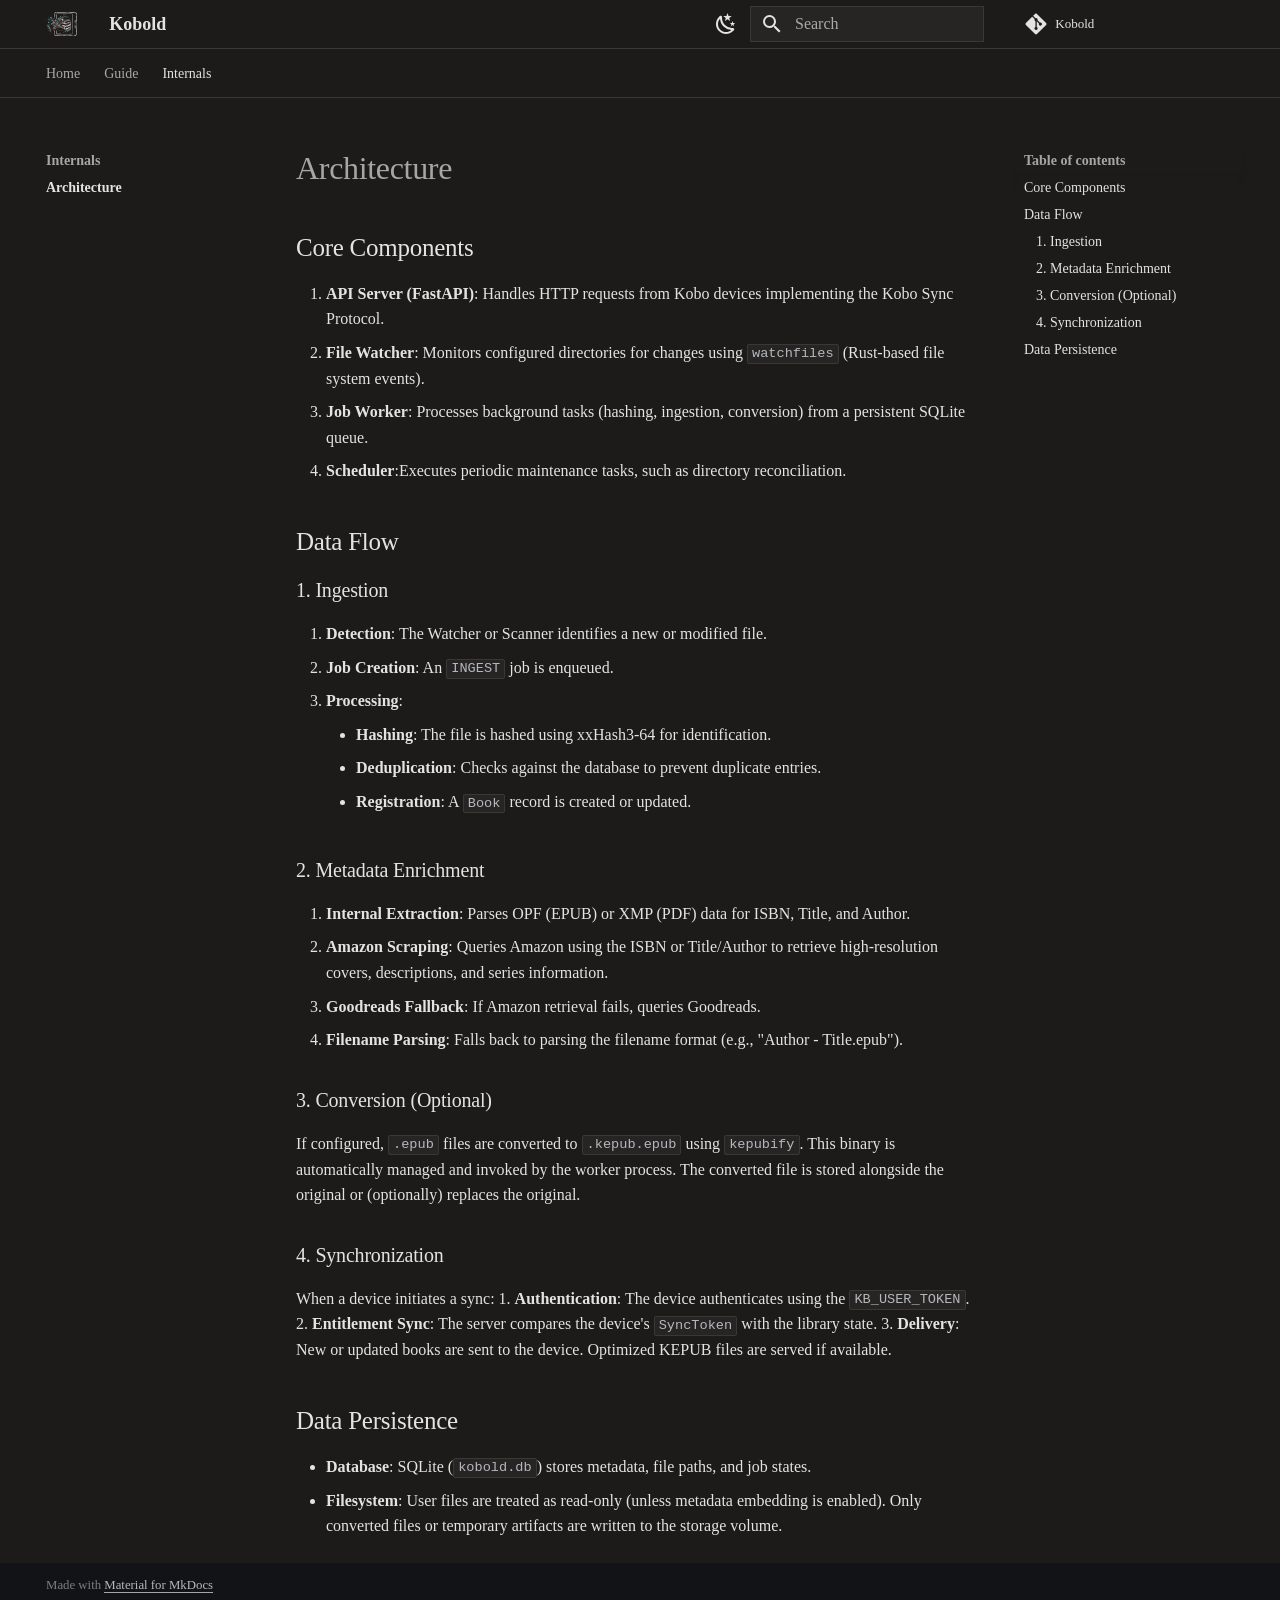
==== architecture/index.html @ 7d083b30 "Deployed 2369b36 with MkDocs version: 1.6.1" ====
<!doctype html>
<html lang="en" class="no-js">
  <head>
    
      <meta charset="utf-8">
      <meta name="viewport" content="width=device-width,initial-scale=1">
      
        <meta name="description" content="Headless Kobo library synchronization daemon.">
      
      
      
        <link rel="canonical" href="https://niy.github.io/kobold/architecture/">
      
      
        <link rel="prev" href="../configuration/">
      
      
      
        
      
      
      <link rel="icon" href="../assets/kobold_logo.svg">
      <meta name="generator" content="mkdocs-1.6.1, mkdocs-material-9.7.1">
    
    
      
        <title>Architecture - Kobold</title>
      
    
    
      <link rel="stylesheet" href="../assets/stylesheets/main.484c7ddc.min.css">
      
        
        <link rel="stylesheet" href="../assets/stylesheets/palette.ab4e12ef.min.css">
      
      


    
    
      
    
    
      
        
        
        <link rel="preconnect" href="https://fonts.gstatic.com" crossorigin>
        <link rel="stylesheet" href="https://fonts.googleapis.com/css?family=Roboto:300,300i,400,400i,700,700i%7CRoboto+Mono:400,400i,700,700i&display=fallback">
        <style>:root{--md-text-font:"Roboto";--md-code-font:"Roboto Mono"}</style>
      
    
    
      <link rel="stylesheet" href="../stylesheets/extra.css">
    
    <script>__md_scope=new URL("..",location),__md_hash=e=>[...e].reduce(((e,_)=>(e<<5)-e+_.charCodeAt(0)),0),__md_get=(e,_=localStorage,t=__md_scope)=>JSON.parse(_.getItem(t.pathname+"."+e)),__md_set=(e,_,t=localStorage,a=__md_scope)=>{try{t.setItem(a.pathname+"."+e,JSON.stringify(_))}catch(e){}}</script>
    
      

    
    
  </head>
  
  
    
    
      
    
    
    
    
    <body dir="ltr" data-md-color-scheme="slate" data-md-color-primary="custom" data-md-color-accent="custom">
  
    
    <input class="md-toggle" data-md-toggle="drawer" type="checkbox" id="__drawer" autocomplete="off">
    <input class="md-toggle" data-md-toggle="search" type="checkbox" id="__search" autocomplete="off">
    <label class="md-overlay" for="__drawer"></label>
    <div data-md-component="skip">
      
        
        <a href="#architecture" class="md-skip">
          Skip to content
        </a>
      
    </div>
    <div data-md-component="announce">
      
    </div>
    
    
      

<header class="md-header" data-md-component="header">
  <nav class="md-header__inner md-grid" aria-label="Header">
    <a href=".." title="Kobold" class="md-header__button md-logo" aria-label="Kobold" data-md-component="logo">
      
  <img src="../assets/kobold_logo.svg" alt="logo">

    </a>
    <label class="md-header__button md-icon" for="__drawer">
      
      <svg xmlns="http://www.w3.org/2000/svg" viewBox="0 0 24 24"><path d="M3 6h18v2H3zm0 5h18v2H3zm0 5h18v2H3z"/></svg>
    </label>
    <div class="md-header__title" data-md-component="header-title">
      <div class="md-header__ellipsis">
        <div class="md-header__topic">
          <span class="md-ellipsis">
            Kobold
          </span>
        </div>
        <div class="md-header__topic" data-md-component="header-topic">
          <span class="md-ellipsis">
            
              Architecture
            
          </span>
        </div>
      </div>
    </div>
    
      
        <form class="md-header__option" data-md-component="palette">
  
    
    
    
    <input class="md-option" data-md-color-media="" data-md-color-scheme="slate" data-md-color-primary="custom" data-md-color-accent="custom"  aria-label="Switch to light mode"  type="radio" name="__palette" id="__palette_0">
    
      <label class="md-header__button md-icon" title="Switch to light mode" for="__palette_1" hidden>
        <svg xmlns="http://www.w3.org/2000/svg" viewBox="0 0 24 24"><path d="m17.75 4.09-2.53 1.94.91 3.06-2.63-1.81-2.63 1.81.91-3.06-2.53-1.94L12.44 4l1.06-3 1.06 3zm3.5 6.91-1.64 1.25.59 1.98-1.7-1.17-1.7 1.17.59-1.98L15.75 11l2.06-.05L18.5 9l.69 1.95zm-2.28 4.95c.83-.08 1.72 1.1 1.19 1.85-.32.45-.66.87-1.08 1.27C15.17 23 8.84 23 4.94 19.07c-3.91-3.9-3.91-10.24 0-14.14.4-.4.82-.76 1.27-1.08.75-.53 1.93.36 1.85 1.19-.27 2.86.69 5.83 2.89 8.02a9.96 9.96 0 0 0 8.02 2.89m-1.64 2.02a12.08 12.08 0 0 1-7.8-3.47c-2.17-2.19-3.33-5-3.49-7.82-2.81 3.14-2.7 7.96.31 10.98 3.02 3.01 7.84 3.12 10.98.31"/></svg>
      </label>
    
  
    
    
    
    <input class="md-option" data-md-color-media="" data-md-color-scheme="default" data-md-color-primary="custom" data-md-color-accent="custom"  aria-label="Switch to dark mode"  type="radio" name="__palette" id="__palette_1">
    
      <label class="md-header__button md-icon" title="Switch to dark mode" for="__palette_0" hidden>
        <svg xmlns="http://www.w3.org/2000/svg" viewBox="0 0 24 24"><path d="M12 7a5 5 0 0 1 5 5 5 5 0 0 1-5 5 5 5 0 0 1-5-5 5 5 0 0 1 5-5m0 2a3 3 0 0 0-3 3 3 3 0 0 0 3 3 3 3 0 0 0 3-3 3 3 0 0 0-3-3m0-7 2.39 3.42C13.65 5.15 12.84 5 12 5s-1.65.15-2.39.42zM3.34 7l4.16-.35A7.2 7.2 0 0 0 5.94 8.5c-.44.74-.69 1.5-.83 2.29zm.02 10 1.76-3.77a7.131 7.131 0 0 0 2.38 4.14zM20.65 7l-1.77 3.79a7.02 7.02 0 0 0-2.38-4.15zm-.01 10-4.14.36c.59-.51 1.12-1.14 1.54-1.86.42-.73.69-1.5.83-2.29zM12 22l-2.41-3.44c.74.27 1.55.44 2.41.44.82 0 1.63-.17 2.37-.44z"/></svg>
      </label>
    
  
</form>
      
    
    
      <script>var palette=__md_get("__palette");if(palette&&palette.color){if("(prefers-color-scheme)"===palette.color.media){var media=matchMedia("(prefers-color-scheme: light)"),input=document.querySelector(media.matches?"[data-md-color-media='(prefers-color-scheme: light)']":"[data-md-color-media='(prefers-color-scheme: dark)']");palette.color.media=input.getAttribute("data-md-color-media"),palette.color.scheme=input.getAttribute("data-md-color-scheme"),palette.color.primary=input.getAttribute("data-md-color-primary"),palette.color.accent=input.getAttribute("data-md-color-accent")}for(var[key,value]of Object.entries(palette.color))document.body.setAttribute("data-md-color-"+key,value)}</script>
    
    
    
      
      
        <label class="md-header__button md-icon" for="__search">
          
          <svg xmlns="http://www.w3.org/2000/svg" viewBox="0 0 24 24"><path d="M9.5 3A6.5 6.5 0 0 1 16 9.5c0 1.61-.59 3.09-1.56 4.23l.27.27h.79l5 5-1.5 1.5-5-5v-.79l-.27-.27A6.52 6.52 0 0 1 9.5 16 6.5 6.5 0 0 1 3 9.5 6.5 6.5 0 0 1 9.5 3m0 2C7 5 5 7 5 9.5S7 14 9.5 14 14 12 14 9.5 12 5 9.5 5"/></svg>
        </label>
        <div class="md-search" data-md-component="search" role="dialog">
  <label class="md-search__overlay" for="__search"></label>
  <div class="md-search__inner" role="search">
    <form class="md-search__form" name="search">
      <input type="text" class="md-search__input" name="query" aria-label="Search" placeholder="Search" autocapitalize="off" autocorrect="off" autocomplete="off" spellcheck="false" data-md-component="search-query" required>
      <label class="md-search__icon md-icon" for="__search">
        
        <svg xmlns="http://www.w3.org/2000/svg" viewBox="0 0 24 24"><path d="M9.5 3A6.5 6.5 0 0 1 16 9.5c0 1.61-.59 3.09-1.56 4.23l.27.27h.79l5 5-1.5 1.5-5-5v-.79l-.27-.27A6.52 6.52 0 0 1 9.5 16 6.5 6.5 0 0 1 3 9.5 6.5 6.5 0 0 1 9.5 3m0 2C7 5 5 7 5 9.5S7 14 9.5 14 14 12 14 9.5 12 5 9.5 5"/></svg>
        
        <svg xmlns="http://www.w3.org/2000/svg" viewBox="0 0 24 24"><path d="M20 11v2H8l5.5 5.5-1.42 1.42L4.16 12l7.92-7.92L13.5 5.5 8 11z"/></svg>
      </label>
      <nav class="md-search__options" aria-label="Search">
        
        <button type="reset" class="md-search__icon md-icon" title="Clear" aria-label="Clear" tabindex="-1">
          
          <svg xmlns="http://www.w3.org/2000/svg" viewBox="0 0 24 24"><path d="M19 6.41 17.59 5 12 10.59 6.41 5 5 6.41 10.59 12 5 17.59 6.41 19 12 13.41 17.59 19 19 17.59 13.41 12z"/></svg>
        </button>
      </nav>
      
        <div class="md-search__suggest" data-md-component="search-suggest"></div>
      
    </form>
    <div class="md-search__output">
      <div class="md-search__scrollwrap" tabindex="0" data-md-scrollfix>
        <div class="md-search-result" data-md-component="search-result">
          <div class="md-search-result__meta">
            Initializing search
          </div>
          <ol class="md-search-result__list" role="presentation"></ol>
        </div>
      </div>
    </div>
  </div>
</div>
      
    
    
      <div class="md-header__source">
        <a href="https://github.com/niy/kobold" title="Go to repository" class="md-source" data-md-component="source">
  <div class="md-source__icon md-icon">
    
    <svg xmlns="http://www.w3.org/2000/svg" viewBox="0 0 448 512"><!--! Font Awesome Free 7.1.0 by @fontawesome - https://fontawesome.com License - https://fontawesome.com/license/free (Icons: CC BY 4.0, Fonts: SIL OFL 1.1, Code: MIT License) Copyright 2025 Fonticons, Inc.--><path d="M439.6 236.1 244 40.5c-5.4-5.5-12.8-8.5-20.4-8.5s-15 3-20.4 8.4L162.5 81l51.5 51.5c27.1-9.1 52.7 16.8 43.4 43.7l49.7 49.7c34.2-11.8 61.2 31 35.5 56.7-26.5 26.5-70.2-2.9-56-37.3L240.3 199v121.9c25.3 12.5 22.3 41.8 9.1 55-6.4 6.4-15.2 10.1-24.3 10.1s-17.8-3.6-24.3-10.1c-17.6-17.6-11.1-46.9 11.2-56v-123c-20.8-8.5-24.6-30.7-18.6-45L142.6 101 8.5 235.1C3 240.6 0 247.9 0 255.5s3 15 8.5 20.4l195.6 195.7c5.4 5.4 12.7 8.4 20.4 8.4s15-3 20.4-8.4l194.7-194.7c5.4-5.4 8.4-12.8 8.4-20.4s-3-15-8.4-20.4"/></svg>
  </div>
  <div class="md-source__repository">
    Kobold
  </div>
</a>
      </div>
    
  </nav>
  
</header>
    
    <div class="md-container" data-md-component="container">
      
      
        
          
            
<nav class="md-tabs" aria-label="Tabs" data-md-component="tabs">
  <div class="md-grid">
    <ul class="md-tabs__list">
      
        
  
  
  
  
    <li class="md-tabs__item">
      <a href=".." class="md-tabs__link">
        
  
  
    
  
  Home

      </a>
    </li>
  

      
        
  
  
  
  
    
    
      <li class="md-tabs__item">
        <a href="../deployment/" class="md-tabs__link">
          
  
  
  Guide

        </a>
      </li>
    
  

      
        
  
  
  
    
  
  
    
    
      <li class="md-tabs__item md-tabs__item--active">
        <a href="./" class="md-tabs__link">
          
  
  
  Internals

        </a>
      </li>
    
  

      
    </ul>
  </div>
</nav>
          
        
      
      <main class="md-main" data-md-component="main">
        <div class="md-main__inner md-grid">
          
            
              
              <div class="md-sidebar md-sidebar--primary" data-md-component="sidebar" data-md-type="navigation" >
                <div class="md-sidebar__scrollwrap">
                  <div class="md-sidebar__inner">
                    


  


<nav class="md-nav md-nav--primary md-nav--lifted" aria-label="Navigation" data-md-level="0">
  <label class="md-nav__title" for="__drawer">
    <a href=".." title="Kobold" class="md-nav__button md-logo" aria-label="Kobold" data-md-component="logo">
      
  <img src="../assets/kobold_logo.svg" alt="logo">

    </a>
    Kobold
  </label>
  
    <div class="md-nav__source">
      <a href="https://github.com/niy/kobold" title="Go to repository" class="md-source" data-md-component="source">
  <div class="md-source__icon md-icon">
    
    <svg xmlns="http://www.w3.org/2000/svg" viewBox="0 0 448 512"><!--! Font Awesome Free 7.1.0 by @fontawesome - https://fontawesome.com License - https://fontawesome.com/license/free (Icons: CC BY 4.0, Fonts: SIL OFL 1.1, Code: MIT License) Copyright 2025 Fonticons, Inc.--><path d="M439.6 236.1 244 40.5c-5.4-5.5-12.8-8.5-20.4-8.5s-15 3-20.4 8.4L162.5 81l51.5 51.5c27.1-9.1 52.7 16.8 43.4 43.7l49.7 49.7c34.2-11.8 61.2 31 35.5 56.7-26.5 26.5-70.2-2.9-56-37.3L240.3 199v121.9c25.3 12.5 22.3 41.8 9.1 55-6.4 6.4-15.2 10.1-24.3 10.1s-17.8-3.6-24.3-10.1c-17.6-17.6-11.1-46.9 11.2-56v-123c-20.8-8.5-24.6-30.7-18.6-45L142.6 101 8.5 235.1C3 240.6 0 247.9 0 255.5s3 15 8.5 20.4l195.6 195.7c5.4 5.4 12.7 8.4 20.4 8.4s15-3 20.4-8.4l194.7-194.7c5.4-5.4 8.4-12.8 8.4-20.4s-3-15-8.4-20.4"/></svg>
  </div>
  <div class="md-source__repository">
    Kobold
  </div>
</a>
    </div>
  
  <ul class="md-nav__list" data-md-scrollfix>
    
      
      
  
  
  
  
    <li class="md-nav__item">
      <a href=".." class="md-nav__link">
        
  
  
  <span class="md-ellipsis">
    
  
    Home
  

    
  </span>
  
  

      </a>
    </li>
  

    
      
      
  
  
  
  
    
    
    
    
      
      
        
      
    
    
    <li class="md-nav__item md-nav__item--nested">
      
        
        
        <input class="md-nav__toggle md-toggle " type="checkbox" id="__nav_2" >
        
          
          <label class="md-nav__link" for="__nav_2" id="__nav_2_label" tabindex="0">
            
  
  
  <span class="md-ellipsis">
    
  
    Guide
  

    
  </span>
  
  

            <span class="md-nav__icon md-icon"></span>
          </label>
        
        <nav class="md-nav" data-md-level="1" aria-labelledby="__nav_2_label" aria-expanded="false">
          <label class="md-nav__title" for="__nav_2">
            <span class="md-nav__icon md-icon"></span>
            
  
    Guide
  

          </label>
          <ul class="md-nav__list" data-md-scrollfix>
            
              
                
  
  
  
  
    <li class="md-nav__item">
      <a href="../deployment/" class="md-nav__link">
        
  
  
  <span class="md-ellipsis">
    
  
    Deployment
  

    
  </span>
  
  

      </a>
    </li>
  

              
            
              
                
  
  
  
  
    <li class="md-nav__item">
      <a href="../device_setup/" class="md-nav__link">
        
  
  
  <span class="md-ellipsis">
    
  
    Device Setup
  

    
  </span>
  
  

      </a>
    </li>
  

              
            
              
                
  
  
  
  
    <li class="md-nav__item">
      <a href="../configuration/" class="md-nav__link">
        
  
  
  <span class="md-ellipsis">
    
  
    Configuration
  

    
  </span>
  
  

      </a>
    </li>
  

              
            
          </ul>
        </nav>
      
    </li>
  

    
      
      
  
  
    
  
  
  
    
    
    
    
      
        
        
      
      
        
      
    
    
    <li class="md-nav__item md-nav__item--active md-nav__item--section md-nav__item--nested">
      
        
        
        <input class="md-nav__toggle md-toggle " type="checkbox" id="__nav_3" checked>
        
          
          <label class="md-nav__link" for="__nav_3" id="__nav_3_label" tabindex="">
            
  
  
  <span class="md-ellipsis">
    
  
    Internals
  

    
  </span>
  
  

            <span class="md-nav__icon md-icon"></span>
          </label>
        
        <nav class="md-nav" data-md-level="1" aria-labelledby="__nav_3_label" aria-expanded="true">
          <label class="md-nav__title" for="__nav_3">
            <span class="md-nav__icon md-icon"></span>
            
  
    Internals
  

          </label>
          <ul class="md-nav__list" data-md-scrollfix>
            
              
                
  
  
    
  
  
  
    <li class="md-nav__item md-nav__item--active">
      
      <input class="md-nav__toggle md-toggle" type="checkbox" id="__toc">
      
      
        
      
      
        <label class="md-nav__link md-nav__link--active" for="__toc">
          
  
  
  <span class="md-ellipsis">
    
  
    Architecture
  

    
  </span>
  
  

          <span class="md-nav__icon md-icon"></span>
        </label>
      
      <a href="./" class="md-nav__link md-nav__link--active">
        
  
  
  <span class="md-ellipsis">
    
  
    Architecture
  

    
  </span>
  
  

      </a>
      
        

<nav class="md-nav md-nav--secondary" aria-label="Table of contents">
  
  
  
    
  
  
    <label class="md-nav__title" for="__toc">
      <span class="md-nav__icon md-icon"></span>
      Table of contents
    </label>
    <ul class="md-nav__list" data-md-component="toc" data-md-scrollfix>
      
        <li class="md-nav__item">
  <a href="#core-components" class="md-nav__link">
    <span class="md-ellipsis">
      
        Core Components
      
    </span>
  </a>
  
</li>
      
        <li class="md-nav__item">
  <a href="#data-flow" class="md-nav__link">
    <span class="md-ellipsis">
      
        Data Flow
      
    </span>
  </a>
  
    <nav class="md-nav" aria-label="Data Flow">
      <ul class="md-nav__list">
        
          <li class="md-nav__item">
  <a href="#1-ingestion" class="md-nav__link">
    <span class="md-ellipsis">
      
        1. Ingestion
      
    </span>
  </a>
  
</li>
        
          <li class="md-nav__item">
  <a href="#2-metadata-enrichment" class="md-nav__link">
    <span class="md-ellipsis">
      
        2. Metadata Enrichment
      
    </span>
  </a>
  
</li>
        
          <li class="md-nav__item">
  <a href="#3-conversion-optional" class="md-nav__link">
    <span class="md-ellipsis">
      
        3. Conversion (Optional)
      
    </span>
  </a>
  
</li>
        
          <li class="md-nav__item">
  <a href="#4-synchronization" class="md-nav__link">
    <span class="md-ellipsis">
      
        4. Synchronization
      
    </span>
  </a>
  
</li>
        
      </ul>
    </nav>
  
</li>
      
        <li class="md-nav__item">
  <a href="#data-persistence" class="md-nav__link">
    <span class="md-ellipsis">
      
        Data Persistence
      
    </span>
  </a>
  
</li>
      
    </ul>
  
</nav>
      
    </li>
  

              
            
          </ul>
        </nav>
      
    </li>
  

    
  </ul>
</nav>
                  </div>
                </div>
              </div>
            
            
              
              <div class="md-sidebar md-sidebar--secondary" data-md-component="sidebar" data-md-type="toc" >
                <div class="md-sidebar__scrollwrap">
                  <div class="md-sidebar__inner">
                    

<nav class="md-nav md-nav--secondary" aria-label="Table of contents">
  
  
  
    
  
  
    <label class="md-nav__title" for="__toc">
      <span class="md-nav__icon md-icon"></span>
      Table of contents
    </label>
    <ul class="md-nav__list" data-md-component="toc" data-md-scrollfix>
      
        <li class="md-nav__item">
  <a href="#core-components" class="md-nav__link">
    <span class="md-ellipsis">
      
        Core Components
      
    </span>
  </a>
  
</li>
      
        <li class="md-nav__item">
  <a href="#data-flow" class="md-nav__link">
    <span class="md-ellipsis">
      
        Data Flow
      
    </span>
  </a>
  
    <nav class="md-nav" aria-label="Data Flow">
      <ul class="md-nav__list">
        
          <li class="md-nav__item">
  <a href="#1-ingestion" class="md-nav__link">
    <span class="md-ellipsis">
      
        1. Ingestion
      
    </span>
  </a>
  
</li>
        
          <li class="md-nav__item">
  <a href="#2-metadata-enrichment" class="md-nav__link">
    <span class="md-ellipsis">
      
        2. Metadata Enrichment
      
    </span>
  </a>
  
</li>
        
          <li class="md-nav__item">
  <a href="#3-conversion-optional" class="md-nav__link">
    <span class="md-ellipsis">
      
        3. Conversion (Optional)
      
    </span>
  </a>
  
</li>
        
          <li class="md-nav__item">
  <a href="#4-synchronization" class="md-nav__link">
    <span class="md-ellipsis">
      
        4. Synchronization
      
    </span>
  </a>
  
</li>
        
      </ul>
    </nav>
  
</li>
      
        <li class="md-nav__item">
  <a href="#data-persistence" class="md-nav__link">
    <span class="md-ellipsis">
      
        Data Persistence
      
    </span>
  </a>
  
</li>
      
    </ul>
  
</nav>
                  </div>
                </div>
              </div>
            
          
          
            <div class="md-content" data-md-component="content">
              
              <article class="md-content__inner md-typeset">
                
                  


  
  


<h1 id="architecture">Architecture</h1>
<h2 id="core-components">Core Components</h2>
<ol>
<li><strong>API Server (FastAPI)</strong>: Handles HTTP requests from Kobo devices implementing the Kobo Sync Protocol.</li>
<li><strong>File Watcher</strong>: Monitors configured directories for changes using <code>watchfiles</code> (Rust-based file system events).</li>
<li><strong>Job Worker</strong>: Processes background tasks (hashing, ingestion, conversion) from a persistent SQLite queue.</li>
<li><strong>Scheduler</strong>:Executes periodic maintenance tasks, such as directory reconciliation.</li>
</ol>
<h2 id="data-flow">Data Flow</h2>
<h3 id="1-ingestion">1. Ingestion</h3>
<ol>
<li><strong>Detection</strong>: The Watcher or Scanner identifies a new or modified file.</li>
<li><strong>Job Creation</strong>: An <code>INGEST</code> job is enqueued.</li>
<li><strong>Processing</strong>:<ul>
<li><strong>Hashing</strong>: The file is hashed using xxHash3-64 for identification.</li>
<li><strong>Deduplication</strong>: Checks against the database to prevent duplicate entries.</li>
<li><strong>Registration</strong>: A <code>Book</code> record is created or updated.</li>
</ul>
</li>
</ol>
<h3 id="2-metadata-enrichment">2. Metadata Enrichment</h3>
<ol>
<li><strong>Internal Extraction</strong>: Parses OPF (EPUB) or XMP (PDF) data for ISBN, Title, and Author.</li>
<li><strong>Amazon Scraping</strong>: Queries Amazon using the ISBN or Title/Author to retrieve high-resolution covers, descriptions, and series information.</li>
<li><strong>Goodreads Fallback</strong>: If Amazon retrieval fails, queries Goodreads.</li>
<li><strong>Filename Parsing</strong>: Falls back to parsing the filename format (e.g., "Author - Title.epub").</li>
</ol>
<h3 id="3-conversion-optional">3. Conversion (Optional)</h3>
<p>If configured, <code>.epub</code> files are converted to <code>.kepub.epub</code> using <code>kepubify</code>. This binary is automatically managed and invoked by the worker process. The converted file is stored alongside the original or (optionally) replaces the original.</p>
<h3 id="4-synchronization">4. Synchronization</h3>
<p>When a device initiates a sync:
1.  <strong>Authentication</strong>: The device authenticates using the <code>KB_USER_TOKEN</code>.
2.  <strong>Entitlement Sync</strong>: The server compares the device's <code>SyncToken</code> with the library state.
3.  <strong>Delivery</strong>: New or updated books are sent to the device. Optimized KEPUB files are served if available.</p>
<h2 id="data-persistence">Data Persistence</h2>
<ul>
<li><strong>Database</strong>: SQLite (<code>kobold.db</code>) stores metadata, file paths, and job states.</li>
<li><strong>Filesystem</strong>: User files are treated as read-only (unless metadata embedding is enabled). Only converted files or temporary artifacts are written to the storage volume.</li>
</ul>












                
              </article>
            </div>
          
          
<script>var target=document.getElementById(location.hash.slice(1));target&&target.name&&(target.checked=target.name.startsWith("__tabbed_"))</script>
        </div>
        
          <button type="button" class="md-top md-icon" data-md-component="top" hidden>
  
  <svg xmlns="http://www.w3.org/2000/svg" viewBox="0 0 24 24"><path d="M13 20h-2V8l-5.5 5.5-1.42-1.42L12 4.16l7.92 7.92-1.42 1.42L13 8z"/></svg>
  Back to top
</button>
        
      </main>
      
        <footer class="md-footer">
  
  <div class="md-footer-meta md-typeset">
    <div class="md-footer-meta__inner md-grid">
      <div class="md-copyright">
  
  
    Made with
    <a href="https://squidfunk.github.io/mkdocs-material/" target="_blank" rel="noopener">
      Material for MkDocs
    </a>
  
</div>
      
    </div>
  </div>
</footer>
      
    </div>
    <div class="md-dialog" data-md-component="dialog">
      <div class="md-dialog__inner md-typeset"></div>
    </div>
    
    
    
      
      
      <script id="__config" type="application/json">{"annotate": null, "base": "..", "features": ["navigation.tabs", "navigation.sections", "navigation.top", "navigation.instant", "search.suggest", "search.highlight", "content.code.copy"], "search": "../assets/javascripts/workers/search.2c215733.min.js", "tags": null, "translations": {"clipboard.copied": "Copied to clipboard", "clipboard.copy": "Copy to clipboard", "search.result.more.one": "1 more on this page", "search.result.more.other": "# more on this page", "search.result.none": "No matching documents", "search.result.one": "1 matching document", "search.result.other": "# matching documents", "search.result.placeholder": "Type to start searching", "search.result.term.missing": "Missing", "select.version": "Select version"}, "version": null}</script>
    
    
      <script src="../assets/javascripts/bundle.79ae519e.min.js"></script>
      
        <script src="../javascripts/token-generator.js"></script>
      
    
  </body>
</html>
---- assets/stylesheets/main.484c7ddc.min.css ----
@charset "UTF-8";html{-webkit-text-size-adjust:none;-moz-text-size-adjust:none;text-size-adjust:none;box-sizing:border-box}*,:after,:before{box-sizing:inherit}@media (prefers-reduced-motion){*,:after,:before{transition:none!important}}body{margin:0}a,button,input,label{-webkit-tap-highlight-color:transparent}a{color:inherit;text-decoration:none}hr{border:0;box-sizing:initial;display:block;height:.05rem;overflow:visible;padding:0}small{font-size:80%}sub,sup{line-height:1em}img{border-style:none}table{border-collapse:initial;border-spacing:0}td,th{font-weight:400;vertical-align:top}button{background:#0000;border:0;font-family:inherit;font-size:inherit;margin:0;padding:0}input{border:0;outline:none}:root{--md-primary-fg-color:#4051b5;--md-primary-fg-color--light:#5d6cc0;--md-primary-fg-color--dark:#303fa1;--md-primary-bg-color:#fff;--md-primary-bg-color--light:#ffffffb3;--md-accent-fg-color:#526cfe;--md-accent-fg-color--transparent:#526cfe1a;--md-accent-bg-color:#fff;--md-accent-bg-color--light:#ffffffb3}[data-md-color-scheme=default]{color-scheme:light}[data-md-color-scheme=default] img[src$="#gh-dark-mode-only"],[data-md-color-scheme=default] img[src$="#only-dark"]{display:none}:root,[data-md-color-scheme=default]{--md-hue:225deg;--md-default-fg-color:#000000de;--md-default-fg-color--light:#0000008a;--md-default-fg-color--lighter:#00000052;--md-default-fg-color--lightest:#00000012;--md-default-bg-color:#fff;--md-default-bg-color--light:#ffffffb3;--md-default-bg-color--lighter:#ffffff4d;--md-default-bg-color--lightest:#ffffff1f;--md-code-fg-color:#36464e;--md-code-bg-color:#f5f5f5;--md-code-bg-color--light:#f5f5f5b3;--md-code-bg-color--lighter:#f5f5f54d;--md-code-hl-color:#4287ff;--md-code-hl-color--light:#4287ff1a;--md-code-hl-number-color:#d52a2a;--md-code-hl-special-color:#db1457;--md-code-hl-function-color:#a846b9;--md-code-hl-constant-color:#6e59d9;--md-code-hl-keyword-color:#3f6ec6;--md-code-hl-string-color:#1c7d4d;--md-code-hl-name-color:var(--md-code-fg-color);--md-code-hl-operator-color:var(--md-default-fg-color--light);--md-code-hl-punctuation-color:var(--md-default-fg-color--light);--md-code-hl-comment-color:var(--md-default-fg-color--light);--md-code-hl-generic-color:var(--md-default-fg-color--light);--md-code-hl-variable-color:var(--md-default-fg-color--light);--md-typeset-color:var(--md-default-fg-color);--md-typeset-a-color:var(--md-primary-fg-color);--md-typeset-del-color:#f5503d26;--md-typeset-ins-color:#0bd57026;--md-typeset-kbd-color:#fafafa;--md-typeset-kbd-accent-color:#fff;--md-typeset-kbd-border-color:#b8b8b8;--md-typeset-mark-color:#ffff0080;--md-typeset-table-color:#0000001f;--md-typeset-table-color--light:rgba(0,0,0,.035);--md-admonition-fg-color:var(--md-default-fg-color);--md-admonition-bg-color:var(--md-default-bg-color);--md-warning-fg-color:#000000de;--md-warning-bg-color:#ff9;--md-footer-fg-color:#fff;--md-footer-fg-color--light:#ffffffb3;--md-footer-fg-color--lighter:#ffffff73;--md-footer-bg-color:#000000de;--md-footer-bg-color--dark:#00000052;--md-shadow-z1:0 0.2rem 0.5rem #0000000d,0 0 0.05rem #0000001a;--md-shadow-z2:0 0.2rem 0.5rem #0000001a,0 0 0.05rem #00000040;--md-shadow-z3:0 0.2rem 0.5rem #0003,0 0 0.05rem #00000059}.md-icon svg{fill:currentcolor;display:block;height:1.2rem;width:1.2rem}body{-webkit-font-smoothing:antialiased;-moz-osx-font-smoothing:grayscale;--md-text-font-family:var(--md-text-font,_),-apple-system,BlinkMacSystemFont,Helvetica,Arial,sans-serif;--md-code-font-family:var(--md-code-font,_),SFMono-Regular,Consolas,Menlo,monospace}aside,body,input{font-feature-settings:"kern","liga";color:var(--md-typeset-color);font-family:var(--md-text-font-family)}code,kbd,pre{font-feature-settings:"kern";font-family:var(--md-code-font-family)}:root{--md-typeset-table-sort-icon:url('data:image/svg+xml;charset=utf-8,<svg xmlns="http://www.w3.org/2000/svg" viewBox="0 0 24 24"><path d="m18 21-4-4h3V7h-3l4-4 4 4h-3v10h3M2 19v-2h10v2M2 13v-2h7v2M2 7V5h4v2z"/></svg>');--md-typeset-table-sort-icon--asc:url('data:image/svg+xml;charset=utf-8,<svg xmlns="http://www.w3.org/2000/svg" viewBox="0 0 24 24"><path d="M19 17h3l-4 4-4-4h3V3h2M2 17h10v2H2M6 5v2H2V5m0 6h7v2H2z"/></svg>');--md-typeset-table-sort-icon--desc:url('data:image/svg+xml;charset=utf-8,<svg xmlns="http://www.w3.org/2000/svg" viewBox="0 0 24 24"><path d="M19 7h3l-4-4-4 4h3v14h2M2 17h10v2H2M6 5v2H2V5m0 6h7v2H2z"/></svg>')}.md-typeset{-webkit-print-color-adjust:exact;color-adjust:exact;font-size:.8rem;line-height:1.6;overflow-wrap:break-word}@media print{.md-typeset{font-size:.68rem}}.md-typeset blockquote,.md-typeset dl,.md-typeset figure,.md-typeset ol,.md-typeset pre,.md-typeset ul{margin-bottom:1em;margin-top:1em}.md-typeset h1{color:var(--md-default-fg-color--light);font-size:2em;line-height:1.3;margin:0 0 1.25em}.md-typeset h1,.md-typeset h2{font-weight:300;letter-spacing:-.01em}.md-typeset h2{font-size:1.5625em;line-height:1.4;margin:1.6em 0 .64em}.md-typeset h3{font-size:1.25em;font-weight:400;letter-spacing:-.01em;line-height:1.5;margin:1.6em 0 .8em}.md-typeset h2+h3{margin-top:.8em}.md-typeset h4{font-weight:700;letter-spacing:-.01em;margin:1em 0}.md-typeset h5,.md-typeset h6{color:var(--md-default-fg-color--light);font-size:.8em;font-weight:700;letter-spacing:-.01em;margin:1.25em 0}.md-typeset h5{text-transform:uppercase}.md-typeset h5 code{text-transform:none}.md-typeset hr{border-bottom:.05rem solid var(--md-default-fg-color--lightest);display:flow-root;margin:1.5em 0}.md-typeset a{color:var(--md-typeset-a-color);word-break:break-word}.md-typeset a,.md-typeset a:before{transition:color 125ms}.md-typeset a:focus,.md-typeset a:hover{color:var(--md-accent-fg-color)}.md-typeset a:focus code,.md-typeset a:hover code{background-color:var(--md-accent-fg-color--transparent);color:var(--md-accent-fg-color)}.md-typeset a code{color:var(--md-typeset-a-color)}.md-typeset a.focus-visible{outline-color:var(--md-accent-fg-color);outline-offset:.2rem}.md-typeset code,.md-typeset kbd,.md-typeset pre{color:var(--md-code-fg-color);direction:ltr;font-variant-ligatures:none;transition:background-color 125ms}@media print{.md-typeset code,.md-typeset kbd,.md-typeset pre{white-space:pre-wrap}}.md-typeset code{background-color:var(--md-code-bg-color);border-radius:.1rem;-webkit-box-decoration-break:clone;box-decoration-break:clone;font-size:.85em;padding:0 .2941176471em;transition:color 125ms,background-color 125ms;word-break:break-word}.md-typeset code:not(.focus-visible){-webkit-tap-highlight-color:transparent;outline:none}.md-typeset pre{display:flow-root;line-height:1.4;position:relative}.md-typeset pre>code{-webkit-box-decoration-break:slice;box-decoration-break:slice;box-shadow:none;display:block;margin:0;outline-color:var(--md-accent-fg-color);overflow:auto;padding:.7720588235em 1.1764705882em;scrollbar-color:var(--md-default-fg-color--lighter) #0000;scrollbar-width:thin;touch-action:auto;word-break:normal}.md-typeset pre>code:hover{scrollbar-color:var(--md-accent-fg-color) #0000}.md-typeset pre>code::-webkit-scrollbar{height:.2rem;width:.2rem}.md-typeset pre>code::-webkit-scrollbar-thumb{background-color:var(--md-default-fg-color--lighter)}.md-typeset pre>code::-webkit-scrollbar-thumb:hover{background-color:var(--md-accent-fg-color)}.md-typeset kbd{background-color:var(--md-typeset-kbd-color);border-radius:.1rem;box-shadow:0 .1rem 0 .05rem var(--md-typeset-kbd-border-color),0 .1rem 0 var(--md-typeset-kbd-border-color),0 -.1rem .2rem var(--md-typeset-kbd-accent-color) inset;color:var(--md-default-fg-color);display:inline-block;font-size:.75em;padding:0 .6666666667em;vertical-align:text-top;word-break:break-word}.md-typeset mark{background-color:var(--md-typeset-mark-color);-webkit-box-decoration-break:clone;box-decoration-break:clone;color:inherit;word-break:break-word}.md-typeset abbr{cursor:help;text-decoration:none}.md-typeset [data-preview],.md-typeset abbr{border-bottom:.05rem dotted var(--md-default-fg-color--light)}.md-typeset small{opacity:.75}[dir=ltr] .md-typeset sub,[dir=ltr] .md-typeset sup{margin-left:.078125em}[dir=rtl] .md-typeset sub,[dir=rtl] .md-typeset sup{margin-right:.078125em}[dir=ltr] .md-typeset blockquote{padding-left:.6rem}[dir=rtl] .md-typeset blockquote{padding-right:.6rem}[dir=ltr] .md-typeset blockquote{border-left:.2rem solid var(--md-default-fg-color--lighter)}[dir=rtl] .md-typeset blockquote{border-right:.2rem solid var(--md-default-fg-color--lighter)}.md-typeset blockquote{color:var(--md-default-fg-color--light);margin-left:0;margin-right:0}.md-typeset ul{list-style-type:disc}.md-typeset ul[type]{list-style-type:revert-layer}[dir=ltr] .md-typeset ol,[dir=ltr] .md-typeset ul{margin-left:.625em}[dir=rtl] .md-typeset ol,[dir=rtl] .md-typeset ul{margin-right:.625em}.md-typeset ol,.md-typeset ul{padding:0}.md-typeset ol:not([hidden]),.md-typeset ul:not([hidden]){display:flow-root}.md-typeset ol ol,.md-typeset ul ol{list-style-type:lower-alpha}.md-typeset ol ol ol,.md-typeset ul ol ol{list-style-type:lower-roman}.md-typeset ol ol ol ol,.md-typeset ul ol ol ol{list-style-type:upper-alpha}.md-typeset ol ol ol ol ol,.md-typeset ul ol ol ol ol{list-style-type:upper-roman}.md-typeset ol[type],.md-typeset ul[type]{list-style-type:revert-layer}[dir=ltr] .md-typeset ol li,[dir=ltr] .md-typeset ul li{margin-left:1.25em}[dir=rtl] .md-typeset ol li,[dir=rtl] .md-typeset ul li{margin-right:1.25em}.md-typeset ol li,.md-typeset ul li{margin-bottom:.5em}.md-typeset ol li blockquote,.md-typeset ol li p,.md-typeset ul li blockquote,.md-typeset ul li p{margin:.5em 0}.md-typeset ol li:last-child,.md-typeset ul li:last-child{margin-bottom:0}[dir=ltr] .md-typeset ol li ol,[dir=ltr] .md-typeset ol li ul,[dir=ltr] .md-typeset ul li ol,[dir=ltr] .md-typeset ul li ul{margin-left:.625em}[dir=rtl] .md-typeset ol li ol,[dir=rtl] .md-typeset ol li ul,[dir=rtl] .md-typeset ul li ol,[dir=rtl] .md-typeset ul li ul{margin-right:.625em}.md-typeset ol li ol,.md-typeset ol li ul,.md-typeset ul li ol,.md-typeset ul li ul{margin-bottom:.5em;margin-top:.5em}[dir=ltr] .md-typeset dd{margin-left:1.875em}[dir=rtl] .md-typeset dd{margin-right:1.875em}.md-typeset dd{margin-bottom:1.5em;margin-top:1em}.md-typeset img,.md-typeset svg,.md-typeset video{height:auto;max-width:100%}.md-typeset img[align=left]{margin:1em 1em 1em 0}.md-typeset img[align=right]{margin:1em 0 1em 1em}.md-typeset img[align]:only-child{margin-top:0}.md-typeset figure{display:flow-root;margin:1em auto;max-width:100%;text-align:center;width:fit-content}.md-typeset figure img{display:block;margin:0 auto}.md-typeset figcaption{font-style:italic;margin:1em auto;max-width:24rem}.md-typeset iframe{max-width:100%}.md-typeset table:not([class]){background-color:var(--md-default-bg-color);border:.05rem solid var(--md-typeset-table-color);border-radius:.1rem;display:inline-block;font-size:.64rem;max-width:100%;overflow:auto;touch-action:auto}@media print{.md-typeset table:not([class]){display:table}}.md-typeset table:not([class])+*{margin-top:1.5em}.md-typeset table:not([class]) td>:first-child,.md-typeset table:not([class]) th>:first-child{margin-top:0}.md-typeset table:not([class]) td>:last-child,.md-typeset table:not([class]) th>:last-child{margin-bottom:0}.md-typeset table:not([class]) td:not([align]),.md-typeset table:not([class]) th:not([align]){text-align:left}[dir=rtl] .md-typeset table:not([class]) td:not([align]),[dir=rtl] .md-typeset table:not([class]) th:not([align]){text-align:right}.md-typeset table:not([class]) th{font-weight:700;min-width:5rem;padding:.9375em 1.25em;vertical-align:top}.md-typeset table:not([class]) td{border-top:.05rem solid var(--md-typeset-table-color);padding:.9375em 1.25em;vertical-align:top}.md-typeset table:not([class]) tbody tr{transition:background-color 125ms}.md-typeset table:not([class]) tbody tr:hover{background-color:var(--md-typeset-table-color--light);box-shadow:0 .05rem 0 var(--md-default-bg-color) inset}.md-typeset table:not([class]) a{word-break:normal}.md-typeset table th[role=columnheader]{cursor:pointer}[dir=ltr] .md-typeset table th[role=columnheader]:after{margin-left:.5em}[dir=rtl] .md-typeset table th[role=columnheader]:after{margin-right:.5em}.md-typeset table th[role=columnheader]:after{content:"";display:inline-block;height:1.2em;-webkit-mask-image:var(--md-typeset-table-sort-icon);mask-image:var(--md-typeset-table-sort-icon);-webkit-mask-repeat:no-repeat;mask-repeat:no-repeat;-webkit-mask-size:contain;mask-size:contain;transition:background-color 125ms;vertical-align:text-bottom;width:1.2em}.md-typeset table th[role=columnheader]:hover:after{background-color:var(--md-default-fg-color--lighter)}.md-typeset table th[role=columnheader][aria-sort=ascending]:after{background-color:var(--md-default-fg-color--light);-webkit-mask-image:var(--md-typeset-table-sort-icon--asc);mask-image:var(--md-typeset-table-sort-icon--asc)}.md-typeset table th[role=columnheader][aria-sort=descending]:after{background-color:var(--md-default-fg-color--light);-webkit-mask-image:var(--md-typeset-table-sort-icon--desc);mask-image:var(--md-typeset-table-sort-icon--desc)}.md-typeset__scrollwrap{margin:1em -.8rem;overflow-x:auto;touch-action:auto}.md-typeset__table{display:inline-block;margin-bottom:.5em;padding:0 .8rem}@media print{.md-typeset__table{display:block}}html .md-typeset__table table{display:table;margin:0;overflow:hidden;width:100%}@media screen and (max-width:44.984375em){.md-content__inner>pre{margin:1em -.8rem}.md-content__inner>pre code{border-radius:0}}.md-typeset .md-author{border-radius:100%;display:block;flex-shrink:0;height:1.6rem;overflow:hidden;position:relative;transition:color 125ms,transform 125ms;width:1.6rem}.md-typeset .md-author img{display:block}.md-typeset .md-author--more{background:var(--md-default-fg-color--lightest);color:var(--md-default-fg-color--lighter);font-size:.6rem;font-weight:700;line-height:1.6rem;text-align:center}.md-typeset .md-author--long{height:2.4rem;width:2.4rem}.md-typeset a.md-author{transform:scale(1)}.md-typeset a.md-author img{border-radius:100%;filter:grayscale(100%) opacity(75%);transition:filter 125ms}.md-typeset a.md-author:focus,.md-typeset a.md-author:hover{transform:scale(1.1);z-index:1}.md-typeset a.md-author:focus img,.md-typeset a.md-author:hover img{filter:grayscale(0)}.md-banner{background-color:var(--md-footer-bg-color);color:var(--md-footer-fg-color);overflow:auto}@media print{.md-banner{display:none}}.md-banner--warning{background-color:var(--md-warning-bg-color);color:var(--md-warning-fg-color)}.md-banner__inner{font-size:.7rem;margin:.6rem auto;padding:0 .8rem}[dir=ltr] .md-banner__button{float:right}[dir=rtl] .md-banner__button{float:left}.md-banner__button{color:inherit;cursor:pointer;transition:opacity .25s}.no-js .md-banner__button{display:none}.md-banner__button:hover{opacity:.7}html{font-size:125%;height:100%;overflow-x:hidden}@media screen and (min-width:100em){html{font-size:137.5%}}@media screen and (min-width:125em){html{font-size:150%}}body{background-color:var(--md-default-bg-color);display:flex;flex-direction:column;font-size:.5rem;min-height:100%;position:relative;width:100%}@media print{body{display:block}}@media screen and (max-width:59.984375em){body[data-md-scrolllock]{position:fixed}}.md-grid{margin-left:auto;margin-right:auto;max-width:61rem}.md-container{display:flex;flex-direction:column;flex-grow:1}@media print{.md-container{display:block}}.md-main{flex-grow:1}.md-main__inner{display:flex;height:100%;margin-top:1.5rem}.md-ellipsis{overflow:hidden;text-overflow:ellipsis}.md-toggle{display:none}.md-option{height:0;opacity:0;position:absolute;width:0}.md-option:checked+label:not([hidden]){display:block}.md-option.focus-visible+label{outline-color:var(--md-accent-fg-color);outline-style:auto}.md-skip{background-color:var(--md-default-fg-color);border-radius:.1rem;color:var(--md-default-bg-color);font-size:.64rem;margin:.5rem;opacity:0;outline-color:var(--md-accent-fg-color);padding:.3rem .5rem;position:fixed;transform:translateY(.4rem);z-index:-1}.md-skip:focus{opacity:1;transform:translateY(0);transition:transform .25s cubic-bezier(.4,0,.2,1),opacity 175ms 75ms;z-index:10}@page{margin:25mm}:root{--md-clipboard-icon:url('data:image/svg+xml;charset=utf-8,<svg xmlns="http://www.w3.org/2000/svg" viewBox="0 0 24 24"><path d="M19 21H8V7h11m0-2H8a2 2 0 0 0-2 2v14a2 2 0 0 0 2 2h11a2 2 0 0 0 2-2V7a2 2 0 0 0-2-2m-3-4H4a2 2 0 0 0-2 2v14h2V3h12z"/></svg>')}.md-clipboard{border-radius:.1rem;color:var(--md-default-fg-color--lightest);cursor:pointer;height:1.5em;outline-color:var(--md-accent-fg-color);outline-offset:.1rem;transition:color .25s;width:1.5em;z-index:1}@media print{.md-clipboard{display:none}}.md-clipboard:not(.focus-visible){-webkit-tap-highlight-color:transparent;outline:none}:hover>.md-clipboard{color:var(--md-default-fg-color--light)}.md-clipboard:focus,.md-clipboard:hover{color:var(--md-accent-fg-color)}.md-clipboard:after{background-color:currentcolor;content:"";display:block;height:1.125em;margin:0 auto;-webkit-mask-image:var(--md-clipboard-icon);mask-image:var(--md-clipboard-icon);-webkit-mask-position:center;mask-position:center;-webkit-mask-repeat:no-repeat;mask-repeat:no-repeat;-webkit-mask-size:contain;mask-size:contain;width:1.125em}.md-clipboard--inline{cursor:pointer}.md-clipboard--inline code{transition:color .25s,background-color .25s}.md-clipboard--inline:focus code,.md-clipboard--inline:hover code{background-color:var(--md-accent-fg-color--transparent);color:var(--md-accent-fg-color)}:root{--md-code-select-icon:url('data:image/svg+xml;charset=utf-8,<svg xmlns="http://www.w3.org/2000/svg" viewBox="0 0 24 24"><path d="M19 19h-4v2h4c1.1 0 2-.9 2-2v-4h-2m0-12h-4v2h4v4h2V5c0-1.1-.9-2-2-2M5 5h4V3H5c-1.1 0-2 .9-2 2v4h2m0 6H3v4c0 1.1.9 2 2 2h4v-2H5zm2-4h2v2H7zm4 0h2v2h-2zm4 0h2v2h-2zM7 7h2v2H7zm4 0h2v2h-2zm4 0h2v2h-2zm-8 8h2v2H7zm4 0h2v2h-2zm4 0h2v2h-2z"/></svg>');--md-code-copy-icon:url('data:image/svg+xml;charset=utf-8,<svg xmlns="http://www.w3.org/2000/svg" viewBox="0 0 24 24"><path d="M19 21H8V7h11m0-2H8a2 2 0 0 0-2 2v14a2 2 0 0 0 2 2h11a2 2 0 0 0 2-2V7a2 2 0 0 0-2-2m-3-4H4a2 2 0 0 0-2 2v14h2V3h12z"/></svg>')}.md-typeset .md-code__content{display:grid}.md-code__nav{background-color:var(--md-code-bg-color--lighter);border-radius:.1rem;display:flex;gap:.2rem;padding:.2rem;position:absolute;right:.25em;top:.25em;transition:background-color .25s;z-index:1}:hover>.md-code__nav{background-color:var(--md-code-bg-color--light)}.md-code__button{color:var(--md-default-fg-color--lightest);cursor:pointer;display:block;height:1.5em;outline-color:var(--md-accent-fg-color);outline-offset:.1rem;transition:color .25s;width:1.5em}:hover>*>.md-code__button{color:var(--md-default-fg-color--light)}.md-code__button.focus-visible,.md-code__button:hover{color:var(--md-accent-fg-color)}.md-code__button--active{color:var(--md-default-fg-color)!important}.md-code__button:after{background-color:currentcolor;content:"";display:block;height:1.125em;margin:0 auto;-webkit-mask-position:center;mask-position:center;-webkit-mask-repeat:no-repeat;mask-repeat:no-repeat;-webkit-mask-size:contain;mask-size:contain;width:1.125em}.md-code__button[data-md-type=select]:after{-webkit-mask-image:var(--md-code-select-icon);mask-image:var(--md-code-select-icon)}.md-code__button[data-md-type=copy]:after{-webkit-mask-image:var(--md-code-copy-icon);mask-image:var(--md-code-copy-icon)}@keyframes consent{0%{opacity:0;transform:translateY(100%)}to{opacity:1;transform:translateY(0)}}@keyframes overlay{0%{opacity:0}to{opacity:1}}.md-consent__overlay{animation:overlay .25s both;-webkit-backdrop-filter:blur(.1rem);backdrop-filter:blur(.1rem);background-color:#0000008a;height:100%;opacity:1;position:fixed;top:0;width:100%;z-index:5}.md-consent__inner{animation:consent .5s cubic-bezier(.1,.7,.1,1) both;background-color:var(--md-default-bg-color);border:0;border-radius:.1rem;bottom:0;box-shadow:0 0 .2rem #0000001a,0 .2rem .4rem #0003;max-height:100%;overflow:auto;padding:0;position:fixed;width:100%;z-index:5}.md-consent__form{padding:.8rem}.md-consent__settings{display:none;margin:1em 0}input:checked+.md-consent__settings{display:block}.md-consent__controls{margin-bottom:.8rem}.md-typeset .md-consent__controls .md-button{display:inline}@media screen and (max-width:44.984375em){.md-typeset .md-consent__controls .md-button{display:block;margin-top:.4rem;text-align:center;width:100%}}.md-consent label{cursor:pointer}.md-content{flex-grow:1;min-width:0}.md-content__inner{margin:0 .8rem 1.2rem;padding-top:.6rem}@media screen and (min-width:76.25em){[dir=ltr] .md-sidebar--primary:not([hidden])~.md-content>.md-content__inner{margin-left:1.2rem}[dir=ltr] .md-sidebar--secondary:not([hidden])~.md-content>.md-content__inner,[dir=rtl] .md-sidebar--primary:not([hidden])~.md-content>.md-content__inner{margin-right:1.2rem}[dir=rtl] .md-sidebar--secondary:not([hidden])~.md-content>.md-content__inner{margin-left:1.2rem}}.md-content__inner:before{content:"";display:block;height:.4rem}.md-content__inner>:last-child{margin-bottom:0}[dir=ltr] .md-content__button{float:right}[dir=rtl] .md-content__button{float:left}[dir=ltr] .md-content__button{margin-left:.4rem}[dir=rtl] .md-content__button{margin-right:.4rem}.md-content__button{margin:.4rem 0;padding:0}@media print{.md-content__button{display:none}}.md-typeset .md-content__button{color:var(--md-default-fg-color--lighter)}.md-content__button svg{display:inline;vertical-align:top}[dir=rtl] .md-content__button svg{transform:scaleX(-1)}[dir=ltr] .md-dialog{right:.8rem}[dir=rtl] .md-dialog{left:.8rem}.md-dialog{background-color:var(--md-default-fg-color);border-radius:.1rem;bottom:.8rem;box-shadow:var(--md-shadow-z3);min-width:11.1rem;opacity:0;padding:.4rem .6rem;pointer-events:none;position:fixed;transform:translateY(100%);transition:transform 0ms .4s,opacity .4s;z-index:4}@media print{.md-dialog{display:none}}.md-dialog--active{opacity:1;pointer-events:auto;transform:translateY(0);transition:transform .4s cubic-bezier(.075,.85,.175,1),opacity .4s}.md-dialog__inner{color:var(--md-default-bg-color);font-size:.7rem}.md-feedback{margin:2em 0 1em;text-align:center}.md-feedback fieldset{border:none;margin:0;padding:0}.md-feedback__title{font-weight:700;margin:1em auto}.md-feedback__inner{position:relative}.md-feedback__list{display:flex;flex-wrap:wrap;place-content:baseline center;position:relative}.md-feedback__list:hover .md-icon:not(:disabled){color:var(--md-default-fg-color--lighter)}:disabled .md-feedback__list{min-height:1.8rem}.md-feedback__icon{color:var(--md-default-fg-color--light);cursor:pointer;flex-shrink:0;margin:0 .1rem;transition:color 125ms}.md-feedback__icon:not(:disabled).md-icon:hover{color:var(--md-accent-fg-color)}.md-feedback__icon:disabled{color:var(--md-default-fg-color--lightest);pointer-events:none}.md-feedback__note{opacity:0;position:relative;transform:translateY(.4rem);transition:transform .4s cubic-bezier(.1,.7,.1,1),opacity .15s}.md-feedback__note>*{margin:0 auto;max-width:16rem}:disabled .md-feedback__note{opacity:1;transform:translateY(0)}@media print{.md-feedback{display:none}}.md-footer{background-color:var(--md-footer-bg-color);color:var(--md-footer-fg-color)}@media print{.md-footer{display:none}}.md-footer__inner{justify-content:space-between;overflow:auto;padding:.2rem}.md-footer__inner:not([hidden]){display:flex}.md-footer__link{align-items:end;display:flex;flex-grow:0.01;margin-bottom:.4rem;margin-top:1rem;max-width:100%;outline-color:var(--md-accent-fg-color);overflow:hidden;transition:opacity .25s}.md-footer__link:focus,.md-footer__link:hover{opacity:.7}[dir=rtl] .md-footer__link svg{transform:scaleX(-1)}@media screen and (max-width:44.984375em){.md-footer__link--prev{flex-shrink:0}.md-footer__link--prev .md-footer__title{display:none}}[dir=ltr] .md-footer__link--next{margin-left:auto}[dir=rtl] .md-footer__link--next{margin-right:auto}.md-footer__link--next{text-align:right}[dir=rtl] .md-footer__link--next{text-align:left}.md-footer__title{flex-grow:1;font-size:.9rem;margin-bottom:.7rem;max-width:calc(100% - 2.4rem);padding:0 1rem;white-space:nowrap}.md-footer__button{margin:.2rem;padding:.4rem}.md-footer__direction{font-size:.64rem;opacity:.7}.md-footer-meta{background-color:var(--md-footer-bg-color--dark)}.md-footer-meta__inner{display:flex;flex-wrap:wrap;justify-content:space-between;padding:.2rem}html .md-footer-meta.md-typeset a{color:var(--md-footer-fg-color--light)}html .md-footer-meta.md-typeset a:focus,html .md-footer-meta.md-typeset a:hover{color:var(--md-footer-fg-color)}.md-copyright{color:var(--md-footer-fg-color--lighter);font-size:.64rem;margin:auto .6rem;padding:.4rem 0;width:100%}@media screen and (min-width:45em){.md-copyright{width:auto}}.md-copyright__highlight{color:var(--md-footer-fg-color--light)}.md-social{display:inline-flex;gap:.2rem;margin:0 .4rem;padding:.2rem 0 .6rem}@media screen and (min-width:45em){.md-social{padding:.6rem 0}}.md-social__link{display:inline-block;height:1.6rem;text-align:center;width:1.6rem}.md-social__link:before{line-height:1.9}.md-social__link svg{fill:currentcolor;max-height:.8rem;vertical-align:-25%}.md-typeset .md-button{border:.1rem solid;border-radius:.1rem;color:var(--md-primary-fg-color);cursor:pointer;display:inline-block;font-weight:700;padding:.625em 2em;transition:color 125ms,background-color 125ms,border-color 125ms}.md-typeset .md-button--primary{background-color:var(--md-primary-fg-color);border-color:var(--md-primary-fg-color);color:var(--md-primary-bg-color)}.md-typeset .md-button:focus,.md-typeset .md-button:hover{background-color:var(--md-accent-fg-color);border-color:var(--md-accent-fg-color);color:var(--md-accent-bg-color)}[dir=ltr] .md-typeset .md-input{border-top-left-radius:.1rem}[dir=ltr] .md-typeset .md-input,[dir=rtl] .md-typeset .md-input{border-top-right-radius:.1rem}[dir=rtl] .md-typeset .md-input{border-top-left-radius:.1rem}.md-typeset .md-input{border-bottom:.1rem solid var(--md-default-fg-color--lighter);box-shadow:var(--md-shadow-z1);font-size:.8rem;height:1.8rem;padding:0 .6rem;transition:border .25s,box-shadow .25s}.md-typeset .md-input:focus,.md-typeset .md-input:hover{border-bottom-color:var(--md-accent-fg-color);box-shadow:var(--md-shadow-z2)}.md-typeset .md-input--stretch{width:100%}.md-header{background-color:var(--md-primary-fg-color);box-shadow:0 0 .2rem #0000,0 .2rem .4rem #0000;color:var(--md-primary-bg-color);display:block;left:0;position:sticky;right:0;top:0;z-index:4}@media print{.md-header{display:none}}.md-header[hidden]{transform:translateY(-100%);transition:transform .25s cubic-bezier(.8,0,.6,1),box-shadow .25s}.md-header--shadow{box-shadow:0 0 .2rem #0000001a,0 .2rem .4rem #0003;transition:transform .25s cubic-bezier(.1,.7,.1,1),box-shadow .25s}.md-header__inner{align-items:center;display:flex;padding:0 .2rem}.md-header__button{color:currentcolor;cursor:pointer;margin:.2rem;outline-color:var(--md-accent-fg-color);padding:.4rem;position:relative;transition:opacity .25s;vertical-align:middle;z-index:1}.md-header__button:hover{opacity:.7}.md-header__button:not([hidden]){display:inline-block}.md-header__button:not(.focus-visible){-webkit-tap-highlight-color:transparent;outline:none}.md-header__button.md-logo{margin:.2rem;padding:.4rem}@media screen and (max-width:76.234375em){.md-header__button.md-logo{display:none}}.md-header__button.md-logo img,.md-header__button.md-logo svg{fill:currentcolor;display:block;height:1.2rem;width:auto}@media screen and (min-width:60em){.md-header__button[for=__search]{display:none}}.no-js .md-header__button[for=__search]{display:none}[dir=rtl] .md-header__button[for=__search] svg{transform:scaleX(-1)}@media screen and (min-width:76.25em){.md-header__button[for=__drawer]{display:none}}.md-header__topic{display:flex;max-width:100%;position:absolute;transition:transform .4s cubic-bezier(.1,.7,.1,1),opacity .15s;white-space:nowrap}.md-header__topic+.md-header__topic{opacity:0;pointer-events:none;transform:translateX(1.25rem);transition:transform .4s cubic-bezier(1,.7,.1,.1),opacity .15s;z-index:-1}[dir=rtl] .md-header__topic+.md-header__topic{transform:translateX(-1.25rem)}.md-header__topic:first-child{font-weight:700}[dir=ltr] .md-header__title{margin-left:1rem;margin-right:.4rem}[dir=rtl] .md-header__title{margin-left:.4rem;margin-right:1rem}.md-header__title{flex-grow:1;font-size:.9rem;height:2.4rem;line-height:2.4rem}.md-header__title--active .md-header__topic{opacity:0;pointer-events:none;transform:translateX(-1.25rem);transition:transform .4s cubic-bezier(1,.7,.1,.1),opacity .15s;z-index:-1}[dir=rtl] .md-header__title--active .md-header__topic{transform:translateX(1.25rem)}.md-header__title--active .md-header__topic+.md-header__topic{opacity:1;pointer-events:auto;transform:translateX(0);transition:transform .4s cubic-bezier(.1,.7,.1,1),opacity .15s;z-index:0}.md-header__title>.md-header__ellipsis{height:100%;position:relative;width:100%}.md-header__option{display:flex;flex-shrink:0;max-width:100%;transition:max-width 0ms .25s,opacity .25s .25s;white-space:nowrap}[data-md-toggle=search]:checked~.md-header .md-header__option{max-width:0;opacity:0;transition:max-width 0ms,opacity 0ms}.md-header__option>input{bottom:0}.md-header__source{display:none}@media screen and (min-width:60em){[dir=ltr] .md-header__source{margin-left:1rem}[dir=rtl] .md-header__source{margin-right:1rem}.md-header__source{display:block;max-width:11.7rem;width:11.7rem}}@media screen and (min-width:76.25em){[dir=ltr] .md-header__source{margin-left:1.4rem}[dir=rtl] .md-header__source{margin-right:1.4rem}}.md-meta{color:var(--md-default-fg-color--light);font-size:.7rem;line-height:1.3}.md-meta__list{display:inline-flex;flex-wrap:wrap;list-style:none;margin:0;padding:0}.md-meta__item:not(:last-child):after{content:"·";margin-left:.2rem;margin-right:.2rem}.md-meta__link{color:var(--md-typeset-a-color)}.md-meta__link:focus,.md-meta__link:hover{color:var(--md-accent-fg-color)}.md-draft{background-color:#ff1744;border-radius:.125em;color:#fff;display:inline-block;font-weight:700;padding-left:.5714285714em;padding-right:.5714285714em}:root{--md-nav-icon--prev:url('data:image/svg+xml;charset=utf-8,<svg xmlns="http://www.w3.org/2000/svg" viewBox="0 0 24 24"><path d="M20 11v2H8l5.5 5.5-1.42 1.42L4.16 12l7.92-7.92L13.5 5.5 8 11z"/></svg>');--md-nav-icon--next:url('data:image/svg+xml;charset=utf-8,<svg xmlns="http://www.w3.org/2000/svg" viewBox="0 0 24 24"><path d="M8.59 16.58 13.17 12 8.59 7.41 10 6l6 6-6 6z"/></svg>');--md-toc-icon:url('data:image/svg+xml;charset=utf-8,<svg xmlns="http://www.w3.org/2000/svg" viewBox="0 0 24 24"><path d="M3 9h14V7H3zm0 4h14v-2H3zm0 4h14v-2H3zm16 0h2v-2h-2zm0-10v2h2V7zm0 6h2v-2h-2z"/></svg>')}.md-nav{font-size:.7rem;line-height:1.3}.md-nav__title{color:var(--md-default-fg-color--light);display:block;font-weight:700;overflow:hidden;padding:0 .6rem;text-overflow:ellipsis}.md-nav__title .md-nav__button{display:none}.md-nav__title .md-nav__button img{height:100%;width:auto}.md-nav__title .md-nav__button.md-logo img,.md-nav__title .md-nav__button.md-logo svg{fill:currentcolor;display:block;height:2.4rem;max-width:100%;object-fit:contain;width:auto}.md-nav__list{list-style:none;margin:0;padding:0}.md-nav__link{align-items:flex-start;display:flex;gap:.4rem;margin-top:.625em;scroll-snap-align:start;transition:color 125ms}.md-nav__link--passed,.md-nav__link--passed code{color:var(--md-default-fg-color--light)}.md-nav__item .md-nav__link--active,.md-nav__item .md-nav__link--active code{color:var(--md-typeset-a-color)}.md-nav__link .md-ellipsis{position:relative}.md-nav__link .md-ellipsis code{word-break:normal}[dir=ltr] .md-nav__link .md-icon:last-child{margin-left:auto}[dir=rtl] .md-nav__link .md-icon:last-child{margin-right:auto}.md-nav__link .md-typeset{font-size:.7rem;line-height:1.3}.md-nav__link svg{fill:currentcolor;flex-shrink:0;height:1.3em;position:relative}.md-nav__link[for]:focus,.md-nav__link[for]:hover,.md-nav__link[href]:focus,.md-nav__link[href]:hover{color:var(--md-accent-fg-color);cursor:pointer}.md-nav__link[for]:focus code,.md-nav__link[for]:hover code,.md-nav__link[href]:focus code,.md-nav__link[href]:hover code{background-color:var(--md-accent-fg-color--transparent);color:var(--md-accent-fg-color)}.md-nav__link.focus-visible{outline-color:var(--md-accent-fg-color);outline-offset:.2rem}.md-nav--primary .md-nav__link[for=__toc]{display:none}.md-nav--primary .md-nav__link[for=__toc] .md-icon:after{background-color:currentcolor;display:block;height:100%;-webkit-mask-image:var(--md-toc-icon);mask-image:var(--md-toc-icon);width:100%}.md-nav--primary .md-nav__link[for=__toc]~.md-nav{display:none}.md-nav__container>.md-nav__link{margin-top:0}.md-nav__container>.md-nav__link:first-child{flex-grow:1;min-width:0}.md-nav__icon{flex-shrink:0}.md-nav__source{display:none}@media screen and (max-width:76.234375em){.md-nav--primary,.md-nav--primary .md-nav{background-color:var(--md-default-bg-color);display:flex;flex-direction:column;height:100%;left:0;position:absolute;right:0;top:0;z-index:1}.md-nav--primary .md-nav__item,.md-nav--primary .md-nav__title{font-size:.8rem;line-height:1.5}.md-nav--primary .md-nav__title{background-color:var(--md-default-fg-color--lightest);color:var(--md-default-fg-color--light);cursor:pointer;height:5.6rem;line-height:2.4rem;padding:3rem .8rem .2rem;position:relative;white-space:nowrap}[dir=ltr] .md-nav--primary .md-nav__title .md-nav__icon{left:.4rem}[dir=rtl] .md-nav--primary .md-nav__title .md-nav__icon{right:.4rem}.md-nav--primary .md-nav__title .md-nav__icon{display:block;height:1.2rem;margin:.2rem;position:absolute;top:.4rem;width:1.2rem}.md-nav--primary .md-nav__title .md-nav__icon:after{background-color:currentcolor;content:"";display:block;height:100%;-webkit-mask-image:var(--md-nav-icon--prev);mask-image:var(--md-nav-icon--prev);-webkit-mask-position:center;mask-position:center;-webkit-mask-repeat:no-repeat;mask-repeat:no-repeat;-webkit-mask-size:contain;mask-size:contain;width:100%}.md-nav--primary .md-nav__title~.md-nav__list{background-color:var(--md-default-bg-color);box-shadow:0 .05rem 0 var(--md-default-fg-color--lightest) inset;overflow-y:auto;scroll-snap-type:y mandatory;touch-action:pan-y}.md-nav--primary .md-nav__title~.md-nav__list>:first-child{border-top:0}.md-nav--primary .md-nav__title[for=__drawer]{background-color:var(--md-primary-fg-color);color:var(--md-primary-bg-color);font-weight:700}.md-nav--primary .md-nav__title .md-logo{display:block;left:.2rem;margin:.2rem;padding:.4rem;position:absolute;right:.2rem;top:.2rem}.md-nav--primary .md-nav__list{flex:1}.md-nav--primary .md-nav__item{border-top:.05rem solid var(--md-default-fg-color--lightest)}.md-nav--primary .md-nav__item--active>.md-nav__link{color:var(--md-typeset-a-color)}.md-nav--primary .md-nav__item--active>.md-nav__link:focus,.md-nav--primary .md-nav__item--active>.md-nav__link:hover{color:var(--md-accent-fg-color)}.md-nav--primary .md-nav__link{margin-top:0;padding:.6rem .8rem}.md-nav--primary .md-nav__link svg{margin-top:.1em}.md-nav--primary .md-nav__link>.md-nav__link{padding:0}[dir=ltr] .md-nav--primary .md-nav__link .md-nav__icon{margin-right:-.2rem}[dir=rtl] .md-nav--primary .md-nav__link .md-nav__icon{margin-left:-.2rem}.md-nav--primary .md-nav__link .md-nav__icon{font-size:1.2rem;height:1.2rem;width:1.2rem}.md-nav--primary .md-nav__link .md-nav__icon:after{background-color:currentcolor;content:"";display:block;height:100%;-webkit-mask-image:var(--md-nav-icon--next);mask-image:var(--md-nav-icon--next);-webkit-mask-position:center;mask-position:center;-webkit-mask-repeat:no-repeat;mask-repeat:no-repeat;-webkit-mask-size:contain;mask-size:contain;width:100%}[dir=rtl] .md-nav--primary .md-nav__icon:after{transform:scale(-1)}.md-nav--primary .md-nav--secondary .md-nav{background-color:initial;position:static}[dir=ltr] .md-nav--primary .md-nav--secondary .md-nav .md-nav__link{padding-left:1.4rem}[dir=rtl] .md-nav--primary .md-nav--secondary .md-nav .md-nav__link{padding-right:1.4rem}[dir=ltr] .md-nav--primary .md-nav--secondary .md-nav .md-nav .md-nav__link{padding-left:2rem}[dir=rtl] .md-nav--primary .md-nav--secondary .md-nav .md-nav .md-nav__link{padding-right:2rem}[dir=ltr] .md-nav--primary .md-nav--secondary .md-nav .md-nav .md-nav .md-nav__link{padding-left:2.6rem}[dir=rtl] .md-nav--primary .md-nav--secondary .md-nav .md-nav .md-nav .md-nav__link{padding-right:2.6rem}[dir=ltr] .md-nav--primary .md-nav--secondary .md-nav .md-nav .md-nav .md-nav .md-nav__link{padding-left:3.2rem}[dir=rtl] .md-nav--primary .md-nav--secondary .md-nav .md-nav .md-nav .md-nav .md-nav__link{padding-right:3.2rem}.md-nav--secondary{background-color:initial}.md-nav__toggle~.md-nav{display:flex;opacity:0;transform:translateX(100%);transition:transform .25s cubic-bezier(.8,0,.6,1),opacity 125ms 50ms}[dir=rtl] .md-nav__toggle~.md-nav{transform:translateX(-100%)}.md-nav__toggle:checked~.md-nav{opacity:1;transform:translateX(0);transition:transform .25s cubic-bezier(.4,0,.2,1),opacity 125ms 125ms}.md-nav__toggle:checked~.md-nav>.md-nav__list{backface-visibility:hidden}}@media screen and (max-width:59.984375em){.md-nav--primary .md-nav__link[for=__toc]{display:flex}.md-nav--primary .md-nav__link[for=__toc] .md-icon:after{content:""}.md-nav--primary .md-nav__link[for=__toc]+.md-nav__link{display:none}.md-nav--primary .md-nav__link[for=__toc]~.md-nav{display:flex}.md-nav__source{background-color:var(--md-primary-fg-color--dark);color:var(--md-primary-bg-color);display:block;padding:0 .2rem}}@media screen and (min-width:60em) and (max-width:76.234375em){.md-nav--integrated .md-nav__link[for=__toc]{display:flex}.md-nav--integrated .md-nav__link[for=__toc] .md-icon:after{content:""}.md-nav--integrated .md-nav__link[for=__toc]+.md-nav__link{display:none}.md-nav--integrated .md-nav__link[for=__toc]~.md-nav{display:flex}}@media screen and (min-width:60em){.md-nav{margin-bottom:-.4rem}.md-nav--secondary .md-nav__title{background:var(--md-default-bg-color);box-shadow:0 0 .4rem .4rem var(--md-default-bg-color);position:sticky;top:0;z-index:1}.md-nav--secondary .md-nav__title[for=__toc]{scroll-snap-align:start}.md-nav--secondary .md-nav__title .md-nav__icon{display:none}[dir=ltr] .md-nav--secondary .md-nav__list{padding-left:.6rem}[dir=rtl] .md-nav--secondary .md-nav__list{padding-right:.6rem}.md-nav--secondary .md-nav__list{padding-bottom:.4rem}[dir=ltr] .md-nav--secondary .md-nav__item>.md-nav__link{margin-right:.4rem}[dir=rtl] .md-nav--secondary .md-nav__item>.md-nav__link{margin-left:.4rem}}@media screen and (min-width:76.25em){.md-nav{margin-bottom:-.4rem;transition:max-height .25s cubic-bezier(.86,0,.07,1)}.md-nav--primary .md-nav__title{background:var(--md-default-bg-color);box-shadow:0 0 .4rem .4rem var(--md-default-bg-color);position:sticky;top:0;z-index:1}.md-nav--primary .md-nav__title[for=__drawer]{scroll-snap-align:start}.md-nav--primary .md-nav__title .md-nav__icon{display:none}[dir=ltr] .md-nav--primary .md-nav__list{padding-left:.6rem}[dir=rtl] .md-nav--primary .md-nav__list{padding-right:.6rem}.md-nav--primary .md-nav__list{padding-bottom:.4rem}[dir=ltr] .md-nav--primary .md-nav__item>.md-nav__link{margin-right:.4rem}[dir=rtl] .md-nav--primary .md-nav__item>.md-nav__link{margin-left:.4rem}.md-nav__toggle~.md-nav{display:grid;grid-template-rows:minmax(.4rem,0fr);opacity:0;transition:grid-template-rows .25s cubic-bezier(.86,0,.07,1),opacity .25s,visibility 0ms .25s;visibility:collapse}.md-nav__toggle~.md-nav>.md-nav__list{overflow:hidden}.md-nav__toggle.md-toggle--indeterminate~.md-nav,.md-nav__toggle:checked~.md-nav{grid-template-rows:minmax(.4rem,1fr);opacity:1;transition:grid-template-rows .25s cubic-bezier(.86,0,.07,1),opacity .15s .1s,visibility 0ms;visibility:visible}.md-nav__toggle.md-toggle--indeterminate~.md-nav{transition:none}.md-nav__item--nested>.md-nav>.md-nav__title{display:none}.md-nav__item--section{display:block;margin:1.25em 0}.md-nav__item--section:last-child{margin-bottom:0}.md-nav__item--section>.md-nav__link{font-weight:700}.md-nav__item--section>.md-nav__link[for]{color:var(--md-default-fg-color--light)}.md-nav__item--section>.md-nav__link:not(.md-nav__container){pointer-events:none}.md-nav__item--section>.md-nav__link .md-icon,.md-nav__item--section>.md-nav__link>[for]{display:none}[dir=ltr] .md-nav__item--section>.md-nav{margin-left:-.6rem}[dir=rtl] .md-nav__item--section>.md-nav{margin-right:-.6rem}.md-nav__item--section>.md-nav{display:block;opacity:1;visibility:visible}.md-nav__item--section>.md-nav>.md-nav__list>.md-nav__item{padding:0}.md-nav__icon{border-radius:100%;height:.9rem;transition:background-color .25s;width:.9rem}.md-nav__icon:hover{background-color:var(--md-accent-fg-color--transparent)}.md-nav__icon:after{background-color:currentcolor;border-radius:100%;content:"";display:inline-block;height:100%;-webkit-mask-image:var(--md-nav-icon--next);mask-image:var(--md-nav-icon--next);-webkit-mask-position:center;mask-position:center;-webkit-mask-repeat:no-repeat;mask-repeat:no-repeat;-webkit-mask-size:contain;mask-size:contain;transition:transform .25s;vertical-align:-.1rem;width:100%}[dir=rtl] .md-nav__icon:after{transform:rotate(180deg)}.md-nav__item--nested .md-nav__toggle:checked~.md-nav__link .md-nav__icon:after,.md-nav__item--nested .md-toggle--indeterminate~.md-nav__link .md-nav__icon:after{transform:rotate(90deg)}.md-nav--lifted>.md-nav__list>.md-nav__item,.md-nav--lifted>.md-nav__title{display:none}.md-nav--lifted>.md-nav__list>.md-nav__item--active{display:block}.md-nav--lifted>.md-nav__list>.md-nav__item--active>.md-nav__link{background:var(--md-default-bg-color);box-shadow:0 0 .4rem .4rem var(--md-default-bg-color);margin-top:0;position:sticky;top:0;z-index:1}.md-nav--lifted>.md-nav__list>.md-nav__item--active>.md-nav__link:not(.md-nav__container){pointer-events:none}.md-nav--lifted>.md-nav__list>.md-nav__item--active.md-nav__item--section{margin:0}[dir=ltr] .md-nav--lifted>.md-nav__list>.md-nav__item>.md-nav:not(.md-nav--secondary){margin-left:-.6rem}[dir=rtl] .md-nav--lifted>.md-nav__list>.md-nav__item>.md-nav:not(.md-nav--secondary){margin-right:-.6rem}.md-nav--lifted>.md-nav__list>.md-nav__item>[for]{color:var(--md-default-fg-color--light)}.md-nav--lifted .md-nav[data-md-level="1"]{grid-template-rows:minmax(.4rem,1fr);opacity:1;visibility:visible}[dir=ltr] .md-nav--integrated>.md-nav__list>.md-nav__item--active .md-nav--secondary{border-left:.05rem solid var(--md-primary-fg-color)}[dir=rtl] .md-nav--integrated>.md-nav__list>.md-nav__item--active .md-nav--secondary{border-right:.05rem solid var(--md-primary-fg-color)}.md-nav--integrated>.md-nav__list>.md-nav__item--active .md-nav--secondary{display:block;margin-bottom:1.25em;opacity:1;visibility:visible}.md-nav--integrated>.md-nav__list>.md-nav__item--active .md-nav--secondary>.md-nav__list{overflow:visible;padding-bottom:0}.md-nav--integrated>.md-nav__list>.md-nav__item--active .md-nav--secondary>.md-nav__title{display:none}}.md-pagination{font-size:.8rem;font-weight:700;gap:.4rem}.md-pagination,.md-pagination>*{align-items:center;display:flex;justify-content:center}.md-pagination>*{border-radius:.2rem;height:1.8rem;min-width:1.8rem;text-align:center}.md-pagination__current{background-color:var(--md-default-fg-color--lightest);color:var(--md-default-fg-color--light)}.md-pagination__link{transition:color 125ms,background-color 125ms}.md-pagination__link:focus,.md-pagination__link:hover{background-color:var(--md-accent-fg-color--transparent);color:var(--md-accent-fg-color)}.md-pagination__link:focus svg,.md-pagination__link:hover svg{color:var(--md-accent-fg-color)}.md-pagination__link.focus-visible{outline-color:var(--md-accent-fg-color);outline-offset:.2rem}.md-pagination__link svg{fill:currentcolor;color:var(--md-default-fg-color--lighter);display:block;max-height:100%;width:1.2rem}:root{--md-path-icon:url('data:image/svg+xml;charset=utf-8,<svg xmlns="http://www.w3.org/2000/svg" viewBox="0 0 24 24"><path d="M8.59 16.58 13.17 12 8.59 7.41 10 6l6 6-6 6z"/></svg>')}.md-path{font-size:.7rem;margin:0 .8rem;overflow:auto;padding-top:1.2rem}.md-path:not([hidden]){display:block}@media screen and (min-width:76.25em){.md-path{margin:0 1.2rem}}.md-path__list{align-items:center;display:flex;gap:.2rem;list-style:none;margin:0;padding:0}.md-path__item:not(:first-child){display:inline-flex;gap:.2rem;white-space:nowrap}.md-path__item:not(:first-child):before{background-color:var(--md-default-fg-color--lighter);content:"";display:inline;height:.8rem;-webkit-mask-image:var(--md-path-icon);mask-image:var(--md-path-icon);width:.8rem}.md-path__link{align-items:center;color:var(--md-default-fg-color--light);display:flex}.md-path__link:focus,.md-path__link:hover{color:var(--md-accent-fg-color)}:root{--md-post-pin-icon:url('data:image/svg+xml;charset=utf-8,<svg xmlns="http://www.w3.org/2000/svg" viewBox="0 0 24 24"><path d="M16 12V4h1V2H7v2h1v8l-2 2v2h5.2v6h1.6v-6H18v-2z"/></svg>')}.md-post__back{border-bottom:.05rem solid var(--md-default-fg-color--lightest);margin-bottom:1.2rem;padding-bottom:1.2rem}@media screen and (max-width:76.234375em){.md-post__back{display:none}}[dir=rtl] .md-post__back svg{transform:scaleX(-1)}.md-post__authors{display:flex;flex-direction:column;gap:.6rem;margin:0 .6rem 1.2rem}.md-post .md-post__meta a{transition:color 125ms}.md-post .md-post__meta a:focus,.md-post .md-post__meta a:hover{color:var(--md-accent-fg-color)}.md-post__title{color:var(--md-default-fg-color--light);font-weight:700}.md-post--excerpt{margin-bottom:3.2rem}.md-post--excerpt .md-post__header{align-items:center;display:flex;gap:.6rem;min-height:1.6rem}.md-post--excerpt .md-post__authors{align-items:center;display:inline-flex;flex-direction:row;gap:.2rem;margin:0;min-height:2.4rem}[dir=ltr] .md-post--excerpt .md-post__meta .md-meta__list{margin-right:.4rem}[dir=rtl] .md-post--excerpt .md-post__meta .md-meta__list{margin-left:.4rem}.md-post--excerpt .md-post__content>:first-child{--md-scroll-margin:6rem;margin-top:0}.md-post>.md-nav--secondary{margin:1em 0}.md-pin{background:var(--md-default-fg-color--lightest);border-radius:1rem;margin-top:-.05rem;padding:.2rem}.md-pin:after{background-color:currentcolor;content:"";display:block;height:.6rem;margin:0 auto;-webkit-mask-image:var(--md-post-pin-icon);mask-image:var(--md-post-pin-icon);-webkit-mask-position:center;mask-position:center;-webkit-mask-repeat:no-repeat;mask-repeat:no-repeat;-webkit-mask-size:contain;mask-size:contain;width:.6rem}.md-profile{align-items:center;display:flex;font-size:.7rem;gap:.6rem;line-height:1.4;width:100%}.md-profile__description{flex-grow:1}.md-content--post{display:flex}@media screen and (max-width:76.234375em){.md-content--post{flex-flow:column-reverse}}.md-content--post>.md-content__inner{flex-grow:1;min-width:0}@media screen and (min-width:76.25em){[dir=ltr] .md-content--post>.md-content__inner{margin-left:1.2rem}[dir=rtl] .md-content--post>.md-content__inner{margin-right:1.2rem}}@media screen and (max-width:76.234375em){.md-sidebar.md-sidebar--post{padding:0;position:static;width:100%}.md-sidebar.md-sidebar--post .md-sidebar__scrollwrap{overflow:visible}.md-sidebar.md-sidebar--post .md-sidebar__inner{padding:0}.md-sidebar.md-sidebar--post .md-post__meta{margin-left:.6rem;margin-right:.6rem}.md-sidebar.md-sidebar--post .md-nav__item{border:none;display:inline}.md-sidebar.md-sidebar--post .md-nav__list{display:inline-flex;flex-wrap:wrap;gap:.6rem;padding-bottom:.6rem;padding-top:.6rem}.md-sidebar.md-sidebar--post .md-nav__link{padding:0}.md-sidebar.md-sidebar--post .md-nav{height:auto;margin-bottom:0;position:static}}:root{--md-progress-value:0;--md-progress-delay:400ms}.md-progress{background:var(--md-primary-bg-color);height:.075rem;opacity:min(clamp(0,var(--md-progress-value),1),clamp(0,100 - var(--md-progress-value),1));position:fixed;top:0;transform:scaleX(calc(var(--md-progress-value)*1%));transform-origin:left;transition:transform .5s cubic-bezier(.19,1,.22,1),opacity .25s var(--md-progress-delay);width:100%;z-index:4}:root{--md-search-result-icon:url('data:image/svg+xml;charset=utf-8,<svg xmlns="http://www.w3.org/2000/svg" viewBox="0 0 24 24"><path d="M14 2H6a2 2 0 0 0-2 2v16a2 2 0 0 0 2 2h7c-.41-.25-.8-.56-1.14-.9-.33-.33-.61-.7-.86-1.1H6V4h7v5h5v1.18c.71.16 1.39.43 2 .82V8zm6.31 16.9c1.33-2.11.69-4.9-1.4-6.22-2.11-1.33-4.91-.68-6.22 1.4-1.34 2.11-.69 4.89 1.4 6.22 1.46.93 3.32.93 4.79.02L22 23.39 23.39 22zm-3.81.1a2.5 2.5 0 0 1-2.5-2.5 2.5 2.5 0 0 1 2.5-2.5 2.5 2.5 0 0 1 2.5 2.5 2.5 2.5 0 0 1-2.5 2.5"/></svg>')}.md-search{position:relative}@media screen and (min-width:60em){.md-search{padding:.2rem 0}}.no-js .md-search{display:none}.md-search__overlay{opacity:0;z-index:1}@media screen and (max-width:59.984375em){[dir=ltr] .md-search__overlay{left:-2.2rem}[dir=rtl] .md-search__overlay{right:-2.2rem}.md-search__overlay{background-color:var(--md-default-bg-color);border-radius:1rem;height:2rem;overflow:hidden;pointer-events:none;position:absolute;top:-1rem;transform-origin:center;transition:transform .3s .1s,opacity .2s .2s;width:2rem}[data-md-toggle=search]:checked~.md-header .md-search__overlay{opacity:1;transition:transform .4s,opacity .1s}}@media screen and (min-width:60em){[dir=ltr] .md-search__overlay{left:0}[dir=rtl] .md-search__overlay{right:0}.md-search__overlay{background-color:#0000008a;cursor:pointer;height:0;position:fixed;top:0;transition:width 0ms .25s,height 0ms .25s,opacity .25s;width:0}[data-md-toggle=search]:checked~.md-header .md-search__overlay{height:200vh;opacity:1;transition:width 0ms,height 0ms,opacity .25s;width:100%}}@media screen and (max-width:29.984375em){[data-md-toggle=search]:checked~.md-header .md-search__overlay{transform:scale(45)}}@media screen and (min-width:30em) and (max-width:44.984375em){[data-md-toggle=search]:checked~.md-header .md-search__overlay{transform:scale(60)}}@media screen and (min-width:45em) and (max-width:59.984375em){[data-md-toggle=search]:checked~.md-header .md-search__overlay{transform:scale(75)}}.md-search__inner{backface-visibility:hidden}@media screen and (max-width:59.984375em){[dir=ltr] .md-search__inner{left:0}[dir=rtl] .md-search__inner{right:0}.md-search__inner{height:0;opacity:0;overflow:hidden;position:fixed;top:0;transform:translateX(5%);transition:width 0ms .3s,height 0ms .3s,transform .15s cubic-bezier(.4,0,.2,1) .15s,opacity .15s .15s;width:0;z-index:2}[dir=rtl] .md-search__inner{transform:translateX(-5%)}[data-md-toggle=search]:checked~.md-header .md-search__inner{height:100%;opacity:1;transform:translateX(0);transition:width 0ms 0ms,height 0ms 0ms,transform .15s cubic-bezier(.1,.7,.1,1) .15s,opacity .15s .15s;width:100%}}@media screen and (min-width:60em){[dir=ltr] .md-search__inner{float:right}[dir=rtl] .md-search__inner{float:left}.md-search__inner{padding:.1rem 0;position:relative;transition:width .25s cubic-bezier(.1,.7,.1,1);width:11.7rem}}@media screen and (min-width:60em) and (max-width:76.234375em){[data-md-toggle=search]:checked~.md-header .md-search__inner{width:23.4rem}}@media screen and (min-width:76.25em){[data-md-toggle=search]:checked~.md-header .md-search__inner{width:34.4rem}}.md-search__form{background-color:var(--md-default-bg-color);box-shadow:0 0 .6rem #0000;height:2.4rem;position:relative;transition:color .25s,background-color .25s;z-index:2}@media screen and (min-width:60em){.md-search__form{background-color:#00000042;border-radius:.1rem;height:1.8rem}.md-search__form:hover{background-color:#ffffff1f}}[data-md-toggle=search]:checked~.md-header .md-search__form{background-color:var(--md-default-bg-color);border-radius:.1rem .1rem 0 0;box-shadow:0 0 .6rem #00000012;color:var(--md-default-fg-color)}[dir=ltr] .md-search__input{padding-left:3.6rem;padding-right:2.2rem}[dir=rtl] .md-search__input{padding-left:2.2rem;padding-right:3.6rem}.md-search__input{background:#0000;font-size:.9rem;height:100%;position:relative;text-overflow:ellipsis;width:100%;z-index:2}.md-search__input::placeholder{transition:color .25s}.md-search__input::placeholder,.md-search__input~.md-search__icon{color:var(--md-default-fg-color--light)}.md-search__input::-ms-clear{display:none}@media screen and (max-width:59.984375em){.md-search__input{font-size:.9rem;height:2.4rem;width:100%}}@media screen and (min-width:60em){[dir=ltr] .md-search__input{padding-left:2.2rem}[dir=rtl] .md-search__input{padding-right:2.2rem}.md-search__input{color:inherit;font-size:.8rem}.md-search__input::placeholder{color:var(--md-primary-bg-color--light)}.md-search__input+.md-search__icon{color:var(--md-primary-bg-color)}[data-md-toggle=search]:checked~.md-header .md-search__input{text-overflow:clip}[data-md-toggle=search]:checked~.md-header .md-search__input+.md-search__icon{color:var(--md-default-fg-color--light)}[data-md-toggle=search]:checked~.md-header .md-search__input::placeholder{color:#0000}}.md-search__icon{cursor:pointer;display:inline-block;height:1.2rem;transition:color .25s,opacity .25s;width:1.2rem}.md-search__icon:hover{opacity:.7}[dir=ltr] .md-search__icon[for=__search]{left:.5rem}[dir=rtl] .md-search__icon[for=__search]{right:.5rem}.md-search__icon[for=__search]{position:absolute;top:.3rem;z-index:2}[dir=rtl] .md-search__icon[for=__search] svg{transform:scaleX(-1)}@media screen and (max-width:59.984375em){[dir=ltr] .md-search__icon[for=__search]{left:.8rem}[dir=rtl] .md-search__icon[for=__search]{right:.8rem}.md-search__icon[for=__search]{top:.6rem}.md-search__icon[for=__search] svg:first-child{display:none}}@media screen and (min-width:60em){.md-search__icon[for=__search]{pointer-events:none}.md-search__icon[for=__search] svg:last-child{display:none}}[dir=ltr] .md-search__options{right:.5rem}[dir=rtl] .md-search__options{left:.5rem}.md-search__options{pointer-events:none;position:absolute;top:.3rem;z-index:2}@media screen and (max-width:59.984375em){[dir=ltr] .md-search__options{right:.8rem}[dir=rtl] .md-search__options{left:.8rem}.md-search__options{top:.6rem}}[dir=ltr] .md-search__options>.md-icon{margin-left:.2rem}[dir=rtl] .md-search__options>.md-icon{margin-right:.2rem}.md-search__options>.md-icon{color:var(--md-default-fg-color--light);opacity:0;transform:scale(.75);transition:transform .15s cubic-bezier(.1,.7,.1,1),opacity .15s}.md-search__options>.md-icon:not(.focus-visible){-webkit-tap-highlight-color:transparent;outline:none}[data-md-toggle=search]:checked~.md-header .md-search__input:valid~.md-search__options>.md-icon{opacity:1;pointer-events:auto;transform:scale(1)}[data-md-toggle=search]:checked~.md-header .md-search__input:valid~.md-search__options>.md-icon:hover{opacity:.7}[dir=ltr] .md-search__suggest{padding-left:3.6rem;padding-right:2.2rem}[dir=rtl] .md-search__suggest{padding-left:2.2rem;padding-right:3.6rem}.md-search__suggest{align-items:center;color:var(--md-default-fg-color--lighter);display:flex;font-size:.9rem;height:100%;opacity:0;position:absolute;top:0;transition:opacity 50ms;white-space:nowrap;width:100%}@media screen and (min-width:60em){[dir=ltr] .md-search__suggest{padding-left:2.2rem}[dir=rtl] .md-search__suggest{padding-right:2.2rem}.md-search__suggest{font-size:.8rem}}[data-md-toggle=search]:checked~.md-header .md-search__suggest{opacity:1;transition:opacity .3s .1s}[dir=ltr] .md-search__output{border-bottom-left-radius:.1rem}[dir=ltr] .md-search__output,[dir=rtl] .md-search__output{border-bottom-right-radius:.1rem}[dir=rtl] .md-search__output{border-bottom-left-radius:.1rem}.md-search__output{overflow:hidden;position:absolute;width:100%;z-index:1}@media screen and (max-width:59.984375em){.md-search__output{bottom:0;top:2.4rem}}@media screen and (min-width:60em){.md-search__output{opacity:0;top:1.9rem;transition:opacity .4s}[data-md-toggle=search]:checked~.md-header .md-search__output{box-shadow:var(--md-shadow-z3);opacity:1}}.md-search__scrollwrap{backface-visibility:hidden;background-color:var(--md-default-bg-color);height:100%;overflow-y:auto;touch-action:pan-y}@media (-webkit-max-device-pixel-ratio:1),(max-resolution:1dppx){.md-search__scrollwrap{transform:translateZ(0)}}@media screen and (min-width:60em) and (max-width:76.234375em){.md-search__scrollwrap{width:23.4rem}}@media screen and (min-width:76.25em){.md-search__scrollwrap{width:34.4rem}}@media screen and (min-width:60em){.md-search__scrollwrap{max-height:0;scrollbar-color:var(--md-default-fg-color--lighter) #0000;scrollbar-width:thin}[data-md-toggle=search]:checked~.md-header .md-search__scrollwrap{max-height:75vh}.md-search__scrollwrap:hover{scrollbar-color:var(--md-accent-fg-color) #0000}.md-search__scrollwrap::-webkit-scrollbar{height:.2rem;width:.2rem}.md-search__scrollwrap::-webkit-scrollbar-thumb{background-color:var(--md-default-fg-color--lighter)}.md-search__scrollwrap::-webkit-scrollbar-thumb:hover{background-color:var(--md-accent-fg-color)}}.md-search-result{color:var(--md-default-fg-color);word-break:break-word}.md-search-result__meta{background-color:var(--md-default-fg-color--lightest);color:var(--md-default-fg-color--light);font-size:.64rem;line-height:1.8rem;padding:0 .8rem;scroll-snap-align:start}@media screen and (min-width:60em){[dir=ltr] .md-search-result__meta{padding-left:2.2rem}[dir=rtl] .md-search-result__meta{padding-right:2.2rem}}.md-search-result__list{list-style:none;margin:0;padding:0;-webkit-user-select:none;user-select:none}.md-search-result__item{box-shadow:0 -.05rem var(--md-default-fg-color--lightest)}.md-search-result__item:first-child{box-shadow:none}.md-search-result__link{display:block;outline:none;scroll-snap-align:start;transition:background-color .25s}.md-search-result__link:focus,.md-search-result__link:hover{background-color:var(--md-accent-fg-color--transparent)}.md-search-result__link:last-child p:last-child{margin-bottom:.6rem}.md-search-result__more>summary{cursor:pointer;display:block;outline:none;position:sticky;scroll-snap-align:start;top:0;z-index:1}.md-search-result__more>summary::marker{display:none}.md-search-result__more>summary::-webkit-details-marker{display:none}.md-search-result__more>summary>div{color:var(--md-typeset-a-color);font-size:.64rem;padding:.75em .8rem;transition:color .25s,background-color .25s}@media screen and (min-width:60em){[dir=ltr] .md-search-result__more>summary>div{padding-left:2.2rem}[dir=rtl] .md-search-result__more>summary>div{padding-right:2.2rem}}.md-search-result__more>summary:focus>div,.md-search-result__more>summary:hover>div{background-color:var(--md-accent-fg-color--transparent);color:var(--md-accent-fg-color)}.md-search-result__more[open]>summary{background-color:var(--md-default-bg-color)}.md-search-result__article{overflow:hidden;padding:0 .8rem;position:relative}@media screen and (min-width:60em){[dir=ltr] .md-search-result__article{padding-left:2.2rem}[dir=rtl] .md-search-result__article{padding-right:2.2rem}}[dir=ltr] .md-search-result__icon{left:0}[dir=rtl] .md-search-result__icon{right:0}.md-search-result__icon{color:var(--md-default-fg-color--light);height:1.2rem;margin:.5rem;position:absolute;width:1.2rem}@media screen and (max-width:59.984375em){.md-search-result__icon{display:none}}.md-search-result__icon:after{background-color:currentcolor;content:"";display:inline-block;height:100%;-webkit-mask-image:var(--md-search-result-icon);mask-image:var(--md-search-result-icon);-webkit-mask-position:center;mask-position:center;-webkit-mask-repeat:no-repeat;mask-repeat:no-repeat;-webkit-mask-size:contain;mask-size:contain;width:100%}[dir=rtl] .md-search-result__icon:after{transform:scaleX(-1)}.md-search-result .md-typeset{color:var(--md-default-fg-color--light);font-size:.64rem;line-height:1.6}.md-search-result .md-typeset h1{color:var(--md-default-fg-color);font-size:.8rem;font-weight:400;line-height:1.4;margin:.55rem 0}.md-search-result .md-typeset h1 mark{text-decoration:none}.md-search-result .md-typeset h2{color:var(--md-default-fg-color);font-size:.64rem;font-weight:700;line-height:1.6;margin:.5em 0}.md-search-result .md-typeset h2 mark{text-decoration:none}.md-search-result__terms{color:var(--md-default-fg-color);display:block;font-size:.64rem;font-style:italic;margin:.5em 0}.md-search-result mark{background-color:initial;color:var(--md-accent-fg-color);text-decoration:underline}.md-select{position:relative;z-index:1}.md-select__inner{background-color:var(--md-default-bg-color);border-radius:.1rem;box-shadow:var(--md-shadow-z2);color:var(--md-default-fg-color);left:50%;margin-top:.2rem;max-height:0;opacity:0;position:absolute;top:calc(100% - .2rem);transform:translate3d(-50%,.3rem,0);transition:transform .25s 375ms,opacity .25s .25s,max-height 0ms .5s}.md-select:focus-within .md-select__inner,.md-select:hover .md-select__inner{max-height:10rem;opacity:1;transform:translate3d(-50%,0,0);transition:transform .25s cubic-bezier(.1,.7,.1,1),opacity .25s,max-height 0ms}.md-select__inner:after{border-bottom:.2rem solid #0000;border-bottom-color:var(--md-default-bg-color);border-left:.2rem solid #0000;border-right:.2rem solid #0000;border-top:0;content:"";height:0;left:50%;margin-left:-.2rem;margin-top:-.2rem;position:absolute;top:0;width:0}.md-select__list{border-radius:.1rem;font-size:.8rem;list-style-type:none;margin:0;max-height:inherit;overflow:auto;padding:0}.md-select__item{line-height:1.8rem}[dir=ltr] .md-select__link{padding-left:.6rem;padding-right:1.2rem}[dir=rtl] .md-select__link{padding-left:1.2rem;padding-right:.6rem}.md-select__link{cursor:pointer;display:block;outline:none;scroll-snap-align:start;transition:background-color .25s,color .25s;width:100%}.md-select__link:focus,.md-select__link:hover{color:var(--md-accent-fg-color)}.md-select__link:focus{background-color:var(--md-default-fg-color--lightest)}.md-sidebar{align-self:flex-start;flex-shrink:0;padding:1.2rem 0;position:sticky;top:2.4rem;width:12.1rem}@media print{.md-sidebar{display:none}}@media screen and (max-width:76.234375em){[dir=ltr] .md-sidebar--primary{left:-12.1rem}[dir=rtl] .md-sidebar--primary{right:-12.1rem}.md-sidebar--primary{background-color:var(--md-default-bg-color);display:block;height:100%;position:fixed;top:0;transform:translateX(0);transition:transform .25s cubic-bezier(.4,0,.2,1),box-shadow .25s;width:12.1rem;z-index:5}[data-md-toggle=drawer]:checked~.md-container .md-sidebar--primary{box-shadow:var(--md-shadow-z3);transform:translateX(12.1rem)}[dir=rtl] [data-md-toggle=drawer]:checked~.md-container .md-sidebar--primary{transform:translateX(-12.1rem)}.md-sidebar--primary .md-sidebar__scrollwrap{bottom:0;left:0;margin:0;overflow:hidden;position:absolute;right:0;scroll-snap-type:none;top:0}}@media screen and (min-width:76.25em){.md-sidebar{height:0}.no-js .md-sidebar{height:auto}.md-header--lifted~.md-container .md-sidebar{top:4.8rem}}.md-sidebar--secondary{display:none;order:2}@media screen and (min-width:60em){.md-sidebar--secondary{height:0}.no-js .md-sidebar--secondary{height:auto}.md-sidebar--secondary:not([hidden]){display:block}.md-sidebar--secondary .md-sidebar__scrollwrap{touch-action:pan-y}}.md-sidebar__scrollwrap{backface-visibility:hidden;margin:0 .2rem;overflow-y:auto;scrollbar-color:var(--md-default-fg-color--lighter) #0000}@media screen and (min-width:60em){.md-sidebar__scrollwrap{scrollbar-gutter:stable;scrollbar-width:thin}}.md-sidebar__scrollwrap::-webkit-scrollbar{height:.2rem;width:.2rem}.md-sidebar__scrollwrap:focus-within,.md-sidebar__scrollwrap:hover{scrollbar-color:var(--md-accent-fg-color) #0000}.md-sidebar__scrollwrap:focus-within::-webkit-scrollbar-thumb,.md-sidebar__scrollwrap:hover::-webkit-scrollbar-thumb{background-color:var(--md-default-fg-color--lighter)}.md-sidebar__scrollwrap:focus-within::-webkit-scrollbar-thumb:hover,.md-sidebar__scrollwrap:hover::-webkit-scrollbar-thumb:hover{background-color:var(--md-accent-fg-color)}@supports selector(::-webkit-scrollbar){.md-sidebar__scrollwrap{scrollbar-gutter:auto}[dir=ltr] .md-sidebar__inner{padding-right:calc(100% - 11.5rem)}[dir=rtl] .md-sidebar__inner{padding-left:calc(100% - 11.5rem)}}@media screen and (max-width:76.234375em){.md-overlay{background-color:#0000008a;height:0;opacity:0;position:fixed;top:0;transition:width 0ms .25s,height 0ms .25s,opacity .25s;width:0;z-index:5}[data-md-toggle=drawer]:checked~.md-overlay{height:100%;opacity:1;transition:width 0ms,height 0ms,opacity .25s;width:100%}}@keyframes facts{0%{height:0}to{height:.65rem}}@keyframes fact{0%{opacity:0;transform:translateY(100%)}50%{opacity:0}to{opacity:1;transform:translateY(0)}}:root{--md-source-forks-icon:url('data:image/svg+xml;charset=utf-8,<svg xmlns="http://www.w3.org/2000/svg" viewBox="0 0 16 16"><path d="M5 5.372v.878c0 .414.336.75.75.75h4.5a.75.75 0 0 0 .75-.75v-.878a2.25 2.25 0 1 1 1.5 0v.878a2.25 2.25 0 0 1-2.25 2.25h-1.5v2.128a2.251 2.251 0 1 1-1.5 0V8.5h-1.5A2.25 2.25 0 0 1 3.5 6.25v-.878a2.25 2.25 0 1 1 1.5 0M5 3.25a.75.75 0 1 0-1.5 0 .75.75 0 0 0 1.5 0m6.75.75a.75.75 0 1 0 0-1.5.75.75 0 0 0 0 1.5m-3 8.75a.75.75 0 1 0-1.5 0 .75.75 0 0 0 1.5 0"/></svg>');--md-source-repositories-icon:url('data:image/svg+xml;charset=utf-8,<svg xmlns="http://www.w3.org/2000/svg" viewBox="0 0 16 16"><path d="M2 2.5A2.5 2.5 0 0 1 4.5 0h8.75a.75.75 0 0 1 .75.75v12.5a.75.75 0 0 1-.75.75h-2.5a.75.75 0 0 1 0-1.5h1.75v-2h-8a1 1 0 0 0-.714 1.7.75.75 0 1 1-1.072 1.05A2.5 2.5 0 0 1 2 11.5Zm10.5-1h-8a1 1 0 0 0-1 1v6.708A2.5 2.5 0 0 1 4.5 9h8ZM5 12.25a.25.25 0 0 1 .25-.25h3.5a.25.25 0 0 1 .25.25v3.25a.25.25 0 0 1-.4.2l-1.45-1.087a.25.25 0 0 0-.3 0L5.4 15.7a.25.25 0 0 1-.4-.2Z"/></svg>');--md-source-stars-icon:url('data:image/svg+xml;charset=utf-8,<svg xmlns="http://www.w3.org/2000/svg" viewBox="0 0 16 16"><path d="M8 .25a.75.75 0 0 1 .673.418l1.882 3.815 4.21.612a.75.75 0 0 1 .416 1.279l-3.046 2.97.719 4.192a.751.751 0 0 1-1.088.791L8 12.347l-3.766 1.98a.75.75 0 0 1-1.088-.79l.72-4.194L.818 6.374a.75.75 0 0 1 .416-1.28l4.21-.611L7.327.668A.75.75 0 0 1 8 .25m0 2.445L6.615 5.5a.75.75 0 0 1-.564.41l-3.097.45 2.24 2.184a.75.75 0 0 1 .216.664l-.528 3.084 2.769-1.456a.75.75 0 0 1 .698 0l2.77 1.456-.53-3.084a.75.75 0 0 1 .216-.664l2.24-2.183-3.096-.45a.75.75 0 0 1-.564-.41z"/></svg>');--md-source-version-icon:url('data:image/svg+xml;charset=utf-8,<svg xmlns="http://www.w3.org/2000/svg" viewBox="0 0 16 16"><path d="M1 7.775V2.75C1 1.784 1.784 1 2.75 1h5.025c.464 0 .91.184 1.238.513l6.25 6.25a1.75 1.75 0 0 1 0 2.474l-5.026 5.026a1.75 1.75 0 0 1-2.474 0l-6.25-6.25A1.75 1.75 0 0 1 1 7.775m1.5 0c0 .066.026.13.073.177l6.25 6.25a.25.25 0 0 0 .354 0l5.025-5.025a.25.25 0 0 0 0-.354l-6.25-6.25a.25.25 0 0 0-.177-.073H2.75a.25.25 0 0 0-.25.25ZM6 5a1 1 0 1 1 0 2 1 1 0 0 1 0-2"/></svg>')}.md-source{backface-visibility:hidden;display:block;font-size:.65rem;line-height:1.2;outline-color:var(--md-accent-fg-color);transition:opacity .25s;white-space:nowrap}.md-source:hover{opacity:.7}.md-source__icon{display:inline-block;height:2.4rem;vertical-align:middle;width:2rem}[dir=ltr] .md-source__icon svg{margin-left:.6rem}[dir=rtl] .md-source__icon svg{margin-right:.6rem}.md-source__icon svg{margin-top:.6rem}[dir=ltr] .md-source__icon+.md-source__repository{padding-left:2rem}[dir=rtl] .md-source__icon+.md-source__repository{padding-right:2rem}[dir=ltr] .md-source__icon+.md-source__repository{margin-left:-2rem}[dir=rtl] .md-source__icon+.md-source__repository{margin-right:-2rem}[dir=ltr] .md-source__repository{margin-left:.6rem}[dir=rtl] .md-source__repository{margin-right:.6rem}.md-source__repository{display:inline-block;max-width:calc(100% - 1.2rem);overflow:hidden;text-overflow:ellipsis;vertical-align:middle}.md-source__facts{display:flex;font-size:.55rem;gap:.4rem;list-style-type:none;margin:.1rem 0 0;opacity:.75;overflow:hidden;padding:0;width:100%}.md-source__repository--active .md-source__facts{animation:facts .25s ease-in}.md-source__fact{overflow:hidden;text-overflow:ellipsis}.md-source__repository--active .md-source__fact{animation:fact .4s ease-out}[dir=ltr] .md-source__fact:before{margin-right:.1rem}[dir=rtl] .md-source__fact:before{margin-left:.1rem}.md-source__fact:before{background-color:currentcolor;content:"";display:inline-block;height:.6rem;-webkit-mask-position:center;mask-position:center;-webkit-mask-repeat:no-repeat;mask-repeat:no-repeat;-webkit-mask-size:contain;mask-size:contain;vertical-align:text-top;width:.6rem}.md-source__fact:nth-child(1n+2){flex-shrink:0}.md-source__fact--version:before{-webkit-mask-image:var(--md-source-version-icon);mask-image:var(--md-source-version-icon)}.md-source__fact--stars:before{-webkit-mask-image:var(--md-source-stars-icon);mask-image:var(--md-source-stars-icon)}.md-source__fact--forks:before{-webkit-mask-image:var(--md-source-forks-icon);mask-image:var(--md-source-forks-icon)}.md-source__fact--repositories:before{-webkit-mask-image:var(--md-source-repositories-icon);mask-image:var(--md-source-repositories-icon)}.md-source-file{margin:1em 0}[dir=ltr] .md-source-file__fact{margin-right:.6rem}[dir=rtl] .md-source-file__fact{margin-left:.6rem}.md-source-file__fact{align-items:center;color:var(--md-default-fg-color--light);display:inline-flex;font-size:.68rem;gap:.3rem}.md-source-file__fact .md-icon{flex-shrink:0;margin-bottom:.05rem}[dir=ltr] .md-source-file__fact .md-author{float:left}[dir=rtl] .md-source-file__fact .md-author{float:right}.md-source-file__fact .md-author{margin-right:.2rem}.md-source-file__fact svg{width:.9rem}:root{--md-status:url('data:image/svg+xml;charset=utf-8,<svg xmlns="http://www.w3.org/2000/svg" viewBox="0 0 24 24"><path d="M11 9h2V7h-2m1 13c-4.41 0-8-3.59-8-8s3.59-8 8-8 8 3.59 8 8-3.59 8-8 8m0-18A10 10 0 0 0 2 12a10 10 0 0 0 10 10 10 10 0 0 0 10-10A10 10 0 0 0 12 2m-1 15h2v-6h-2z"/></svg>');--md-status--new:url('data:image/svg+xml;charset=utf-8,<svg xmlns="http://www.w3.org/2000/svg" viewBox="0 0 24 24"><path d="m23 12-2.44-2.78.34-3.68-3.61-.82-1.89-3.18L12 3 8.6 1.54 6.71 4.72l-3.61.81.34 3.68L1 12l2.44 2.78-.34 3.69 3.61.82 1.89 3.18L12 21l3.4 1.46 1.89-3.18 3.61-.82-.34-3.68zm-10 5h-2v-2h2zm0-4h-2V7h2z"/></svg>');--md-status--deprecated:url('data:image/svg+xml;charset=utf-8,<svg xmlns="http://www.w3.org/2000/svg" viewBox="0 0 24 24"><path d="M9 3v1H4v2h1v13a2 2 0 0 0 2 2h10a2 2 0 0 0 2-2V6h1V4h-5V3zm0 5h2v9H9zm4 0h2v9h-2z"/></svg>');--md-status--encrypted:url('data:image/svg+xml;charset=utf-8,<svg xmlns="http://www.w3.org/2000/svg" viewBox="0 0 24 24"><path d="M12 1 3 5v6c0 5.55 3.84 10.74 9 12 5.16-1.26 9-6.45 9-12V5zm0 6c1.4 0 2.8 1.1 2.8 2.5V11c.6 0 1.2.6 1.2 1.3v3.5c0 .6-.6 1.2-1.3 1.2H9.2c-.6 0-1.2-.6-1.2-1.3v-3.5c0-.6.6-1.2 1.2-1.2V9.5C9.2 8.1 10.6 7 12 7m0 1.2c-.8 0-1.5.5-1.5 1.3V11h3V9.5c0-.8-.7-1.3-1.5-1.3"/></svg>')}.md-status:after{background-color:var(--md-default-fg-color--light);content:"";display:inline-block;height:1.125em;-webkit-mask-image:var(--md-status);mask-image:var(--md-status);-webkit-mask-position:center;mask-position:center;-webkit-mask-repeat:no-repeat;mask-repeat:no-repeat;-webkit-mask-size:contain;mask-size:contain;vertical-align:text-bottom;width:1.125em}.md-status:hover:after{background-color:currentcolor}.md-status--new:after{-webkit-mask-image:var(--md-status--new);mask-image:var(--md-status--new)}.md-status--deprecated:after{-webkit-mask-image:var(--md-status--deprecated);mask-image:var(--md-status--deprecated)}.md-status--encrypted:after{-webkit-mask-image:var(--md-status--encrypted);mask-image:var(--md-status--encrypted)}.md-tabs{background-color:var(--md-primary-fg-color);color:var(--md-primary-bg-color);display:block;line-height:1.3;overflow:auto;width:100%;z-index:3}@media print{.md-tabs{display:none}}@media screen and (max-width:76.234375em){.md-tabs{display:none}}.md-tabs[hidden]{pointer-events:none}[dir=ltr] .md-tabs__list{margin-left:.2rem}[dir=rtl] .md-tabs__list{margin-right:.2rem}.md-tabs__list{contain:content;display:flex;list-style:none;margin:0;overflow:auto;padding:0;scrollbar-width:none;white-space:nowrap}.md-tabs__list::-webkit-scrollbar{display:none}.md-tabs__item{height:2.4rem;padding-left:.6rem;padding-right:.6rem}.md-tabs__item--active .md-tabs__link{color:inherit;opacity:1}.md-tabs__link{backface-visibility:hidden;display:flex;font-size:.7rem;margin-top:.8rem;opacity:.7;outline-color:var(--md-accent-fg-color);outline-offset:.2rem;transition:transform .4s cubic-bezier(.1,.7,.1,1),opacity .25s}.md-tabs__link:focus,.md-tabs__link:hover{color:inherit;opacity:1}[dir=ltr] .md-tabs__link svg{margin-right:.4rem}[dir=rtl] .md-tabs__link svg{margin-left:.4rem}.md-tabs__link svg{fill:currentcolor;height:1.3em}.md-tabs__item:nth-child(2) .md-tabs__link{transition-delay:20ms}.md-tabs__item:nth-child(3) .md-tabs__link{transition-delay:40ms}.md-tabs__item:nth-child(4) .md-tabs__link{transition-delay:60ms}.md-tabs__item:nth-child(5) .md-tabs__link{transition-delay:80ms}.md-tabs__item:nth-child(6) .md-tabs__link{transition-delay:.1s}.md-tabs__item:nth-child(7) .md-tabs__link{transition-delay:.12s}.md-tabs__item:nth-child(8) .md-tabs__link{transition-delay:.14s}.md-tabs__item:nth-child(9) .md-tabs__link{transition-delay:.16s}.md-tabs__item:nth-child(10) .md-tabs__link{transition-delay:.18s}.md-tabs__item:nth-child(11) .md-tabs__link{transition-delay:.2s}.md-tabs__item:nth-child(12) .md-tabs__link{transition-delay:.22s}.md-tabs__item:nth-child(13) .md-tabs__link{transition-delay:.24s}.md-tabs__item:nth-child(14) .md-tabs__link{transition-delay:.26s}.md-tabs__item:nth-child(15) .md-tabs__link{transition-delay:.28s}.md-tabs__item:nth-child(16) .md-tabs__link{transition-delay:.3s}.md-tabs[hidden] .md-tabs__link{opacity:0;transform:translateY(50%);transition:transform 0ms .1s,opacity .1s}:root{--md-tag-icon:url('data:image/svg+xml;charset=utf-8,<svg xmlns="http://www.w3.org/2000/svg" viewBox="0 0 24 24"><path d="m5.41 21 .71-4h-4l.35-2h4l1.06-6h-4l.35-2h4l.71-4h2l-.71 4h6l.71-4h2l-.71 4h4l-.35 2h-4l-1.06 6h4l-.35 2h-4l-.71 4h-2l.71-4h-6l-.71 4zM9.53 9l-1.06 6h6l1.06-6z"/></svg>')}.md-typeset .md-tags:not([hidden]){display:inline-flex;flex-wrap:wrap;gap:.5em;margin-bottom:.75em;margin-top:-.125em}.md-typeset .md-tag{align-items:center;background:var(--md-default-fg-color--lightest);border-radius:2.4rem;display:inline-flex;font-size:.64rem;font-size:min(.8em,.64rem);font-weight:700;gap:.5em;letter-spacing:normal;line-height:1.6;padding:.3125em .78125em}.md-typeset .md-tag[href]{-webkit-tap-highlight-color:transparent;color:inherit;outline:none;transition:color 125ms,background-color 125ms}.md-typeset .md-tag[href]:focus,.md-typeset .md-tag[href]:hover{background-color:var(--md-accent-fg-color);color:var(--md-accent-bg-color)}[id]>.md-typeset .md-tag{vertical-align:text-top}.md-typeset .md-tag-shadow{opacity:.5}.md-typeset .md-tag-icon:before{background-color:var(--md-default-fg-color--lighter);content:"";display:inline-block;height:1.2em;-webkit-mask-image:var(--md-tag-icon);mask-image:var(--md-tag-icon);-webkit-mask-position:center;mask-position:center;-webkit-mask-repeat:no-repeat;mask-repeat:no-repeat;-webkit-mask-size:contain;mask-size:contain;transition:background-color 125ms;vertical-align:text-bottom;width:1.2em}.md-typeset .md-tag-icon[href]:focus:before,.md-typeset .md-tag-icon[href]:hover:before{background-color:var(--md-accent-bg-color)}@keyframes pulse{0%{transform:scale(.95)}75%{transform:scale(1)}to{transform:scale(.95)}}:root{--md-annotation-bg-icon:url('data:image/svg+xml;charset=utf-8,<svg xmlns="http://www.w3.org/2000/svg" viewBox="0 0 24 24"><path d="M12 2A10 10 0 0 0 2 12a10 10 0 0 0 10 10 10 10 0 0 0 10-10A10 10 0 0 0 12 2"/></svg>');--md-annotation-icon:url('data:image/svg+xml;charset=utf-8,<svg xmlns="http://www.w3.org/2000/svg" viewBox="0 0 24 24"><path d="M17 13h-4v4h-2v-4H7v-2h4V7h2v4h4m-5-9A10 10 0 0 0 2 12a10 10 0 0 0 10 10 10 10 0 0 0 10-10A10 10 0 0 0 12 2"/></svg>')}.md-tooltip{backface-visibility:hidden;background-color:var(--md-default-bg-color);border-radius:.1rem;box-shadow:var(--md-shadow-z2);color:var(--md-default-fg-color);font-family:var(--md-text-font-family);left:clamp(var(--md-tooltip-0,0rem) + .8rem,var(--md-tooltip-x),100vw + var(--md-tooltip-0,0rem) + .8rem - var(--md-tooltip-width) - 2 * .8rem);max-width:calc(100vw - 1.6rem);opacity:0;position:absolute;top:var(--md-tooltip-y);transform:translateY(-.4rem);transition:transform 0ms .25s,opacity .25s,z-index .25s;width:var(--md-tooltip-width);z-index:0}.md-tooltip--active{opacity:1;transform:translateY(0);transition:transform .25s cubic-bezier(.1,.7,.1,1),opacity .25s,z-index 0ms;z-index:2}.md-tooltip--inline{font-weight:700;-webkit-user-select:none;user-select:none;width:auto}.md-tooltip--inline:not(.md-tooltip--active){transform:translateY(.2rem) scale(.9)}.md-tooltip--inline .md-tooltip__inner{font-size:.5rem;padding:.2rem .4rem}[hidden]+.md-tooltip--inline{display:none}.focus-visible>.md-tooltip,.md-tooltip:target{outline:var(--md-accent-fg-color) auto}.md-tooltip__inner{font-size:.64rem;padding:.8rem}.md-tooltip__inner.md-typeset>:first-child{margin-top:0}.md-tooltip__inner.md-typeset>:last-child{margin-bottom:0}.md-annotation{font-style:normal;font-weight:400;outline:none;text-align:initial;vertical-align:text-bottom;white-space:normal}[dir=rtl] .md-annotation{direction:rtl}code .md-annotation{font-family:var(--md-code-font-family);font-size:inherit}.md-annotation:not([hidden]){display:inline-block;line-height:1.25}.md-annotation__index{border-radius:.01px;cursor:pointer;display:inline-block;margin-left:.4ch;margin-right:.4ch;outline:none;overflow:hidden;position:relative;-webkit-user-select:none;user-select:none;vertical-align:text-top;z-index:0}.md-annotation .md-annotation__index{transition:z-index .25s}@media screen{.md-annotation__index{width:2.2ch}[data-md-visible]>.md-annotation__index{animation:pulse 2s infinite}.md-annotation__index:before{background:var(--md-default-bg-color);-webkit-mask-image:var(--md-annotation-bg-icon);mask-image:var(--md-annotation-bg-icon)}.md-annotation__index:after,.md-annotation__index:before{content:"";height:2.2ch;-webkit-mask-position:center;mask-position:center;-webkit-mask-repeat:no-repeat;mask-repeat:no-repeat;-webkit-mask-size:contain;mask-size:contain;position:absolute;top:-.1ch;width:2.2ch;z-index:-1}.md-annotation__index:after{background-color:var(--md-default-fg-color--lighter);-webkit-mask-image:var(--md-annotation-icon);mask-image:var(--md-annotation-icon);transform:scale(1.0001);transition:background-color .25s,transform .25s}.md-tooltip--active+.md-annotation__index:after{transform:rotate(45deg)}.md-tooltip--active+.md-annotation__index:after,:hover>.md-annotation__index:after{background-color:var(--md-accent-fg-color)}}.md-tooltip--active+.md-annotation__index{animation-play-state:paused;transition-duration:0ms;z-index:2}.md-annotation__index [data-md-annotation-id]{display:inline-block}@media print{.md-annotation__index [data-md-annotation-id]{background:var(--md-default-fg-color--lighter);border-radius:2ch;color:var(--md-default-bg-color);font-weight:700;padding:0 .6ch;white-space:nowrap}.md-annotation__index [data-md-annotation-id]:after{content:attr(data-md-annotation-id)}}.md-typeset .md-annotation-list{counter-reset:annotation;list-style:none!important}.md-typeset .md-annotation-list li{position:relative}[dir=ltr] .md-typeset .md-annotation-list li:before{left:-2.125em}[dir=rtl] .md-typeset .md-annotation-list li:before{right:-2.125em}.md-typeset .md-annotation-list li:before{background:var(--md-default-fg-color--lighter);border-radius:2ch;color:var(--md-default-bg-color);content:counter(annotation);counter-increment:annotation;font-size:.8875em;font-weight:700;height:2ch;line-height:1.25;min-width:2ch;padding:0 .6ch;position:absolute;text-align:center;top:.25em}:root{--md-tooltip-width:20rem;--md-tooltip-tail:0.3rem}.md-tooltip2{backface-visibility:hidden;color:var(--md-default-fg-color);font-family:var(--md-text-font-family);opacity:0;pointer-events:none;position:absolute;top:calc(var(--md-tooltip-host-y) + var(--md-tooltip-y));transform:translateY(-.4rem);transform-origin:calc(var(--md-tooltip-host-x) + var(--md-tooltip-x)) 0;transition:transform 0ms .25s,opacity .25s,z-index .25s;width:100%;z-index:0}.md-tooltip2:before{border-left:var(--md-tooltip-tail) solid #0000;border-right:var(--md-tooltip-tail) solid #0000;content:"";display:block;left:clamp(1.5 * .8rem,var(--md-tooltip-host-x) + var(--md-tooltip-x) - var(--md-tooltip-tail),100vw - 2 * var(--md-tooltip-tail) - 1.5 * .8rem);position:absolute;z-index:1}.md-tooltip2--top:before{border-top:var(--md-tooltip-tail) solid var(--md-default-bg-color);bottom:calc(var(--md-tooltip-tail)*-1 + .025rem);filter:drop-shadow(0 1px 0 hsla(0,0%,0%,.05))}.md-tooltip2--bottom:before{border-bottom:var(--md-tooltip-tail) solid var(--md-default-bg-color);filter:drop-shadow(0 -1px 0 hsla(0,0%,0%,.05));top:calc(var(--md-tooltip-tail)*-1 + .025rem)}.md-tooltip2--active{opacity:1;transform:translateY(0);transition:transform .4s cubic-bezier(0,1,.5,1),opacity .25s,z-index 0ms;z-index:2}.md-tooltip2__inner{scrollbar-gutter:stable;background-color:var(--md-default-bg-color);border-radius:.1rem;box-shadow:var(--md-shadow-z2);left:clamp(.8rem,var(--md-tooltip-host-x) - .8rem,100vw - var(--md-tooltip-width) - .8rem);max-height:40vh;max-width:calc(100vw - 1.6rem);position:relative;scrollbar-width:thin}.md-tooltip2__inner::-webkit-scrollbar{height:.2rem;width:.2rem}.md-tooltip2__inner::-webkit-scrollbar-thumb{background-color:var(--md-default-fg-color--lighter)}.md-tooltip2__inner::-webkit-scrollbar-thumb:hover{background-color:var(--md-accent-fg-color)}[role=dialog]>.md-tooltip2__inner{font-size:.64rem;overflow:auto;padding:0 .8rem;pointer-events:auto;width:var(--md-tooltip-width)}[role=dialog]>.md-tooltip2__inner:after,[role=dialog]>.md-tooltip2__inner:before{content:"";display:block;height:.8rem;position:sticky;width:100%;z-index:10}[role=dialog]>.md-tooltip2__inner:before{background:linear-gradient(var(--md-default-bg-color),#0000 75%);top:0}[role=dialog]>.md-tooltip2__inner:after{background:linear-gradient(#0000,var(--md-default-bg-color) 75%);bottom:0}[role=tooltip]>.md-tooltip2__inner{font-size:.5rem;font-weight:700;left:clamp(.8rem,var(--md-tooltip-host-x) + var(--md-tooltip-x) - var(--md-tooltip-width)/2,100vw - var(--md-tooltip-width) - .8rem);max-width:min(100vw - 2 * .8rem,400px);padding:.2rem .4rem;-webkit-user-select:none;user-select:none;width:fit-content}.md-tooltip2__inner.md-typeset>:first-child{margin-top:0}.md-tooltip2__inner.md-typeset>:last-child{margin-bottom:0}[dir=ltr] .md-top{margin-left:50%}[dir=rtl] .md-top{margin-right:50%}.md-top{background-color:var(--md-default-bg-color);border-radius:1.6rem;box-shadow:var(--md-shadow-z2);color:var(--md-default-fg-color--light);cursor:pointer;display:block;font-size:.7rem;outline:none;padding:.4rem .8rem;position:fixed;top:3.2rem;transform:translate(-50%);transition:color 125ms,background-color 125ms,transform 125ms cubic-bezier(.4,0,.2,1),opacity 125ms;z-index:2}@media print{.md-top{display:none}}[dir=rtl] .md-top{transform:translate(50%)}.md-top[hidden]{opacity:0;pointer-events:none;transform:translate(-50%,.2rem);transition-duration:0ms}[dir=rtl] .md-top[hidden]{transform:translate(50%,.2rem)}.md-top:focus,.md-top:hover{background-color:var(--md-accent-fg-color);color:var(--md-accent-bg-color)}.md-top svg{display:inline-block;vertical-align:-.5em}@keyframes hoverfix{0%{pointer-events:none}}:root{--md-version-icon:url('data:image/svg+xml;charset=utf-8,<svg xmlns="http://www.w3.org/2000/svg" viewBox="0 0 320 512"><!--! Font Awesome Free 7.1.0 by @fontawesome - https://fontawesome.com License - https://fontawesome.com/license/free (Icons: CC BY 4.0, Fonts: SIL OFL 1.1, Code: MIT License) Copyright 2025 Fonticons, Inc.--><path d="M140.3 376.8c12.6 10.2 31.1 9.5 42.8-2.2l128-128c9.2-9.2 11.9-22.9 6.9-34.9S301.4 192 288.5 192h-256c-12.9 0-24.6 7.8-29.6 19.8s-2.2 25.7 7 34.8l128 128z"/></svg>')}.md-version{flex-shrink:0;font-size:.8rem;height:2.4rem}[dir=ltr] .md-version__current{margin-left:1.4rem;margin-right:.4rem}[dir=rtl] .md-version__current{margin-left:.4rem;margin-right:1.4rem}.md-version__current{color:inherit;cursor:pointer;outline:none;position:relative;top:.05rem}[dir=ltr] .md-version__current:after{margin-left:.4rem}[dir=rtl] .md-version__current:after{margin-right:.4rem}.md-version__current:after{background-color:currentcolor;content:"";display:inline-block;height:.6rem;-webkit-mask-image:var(--md-version-icon);mask-image:var(--md-version-icon);-webkit-mask-position:center;mask-position:center;-webkit-mask-repeat:no-repeat;mask-repeat:no-repeat;-webkit-mask-size:contain;mask-size:contain;width:.4rem}.md-version__alias{margin-left:.3rem;opacity:.7}.md-version__list{background-color:var(--md-default-bg-color);border-radius:.1rem;box-shadow:var(--md-shadow-z2);color:var(--md-default-fg-color);list-style-type:none;margin:.2rem .8rem;max-height:0;opacity:0;overflow:auto;padding:0;position:absolute;scroll-snap-type:y mandatory;top:.15rem;transition:max-height 0ms .5s,opacity .25s .25s;z-index:3}.md-version:focus-within .md-version__list,.md-version:hover .md-version__list{max-height:10rem;opacity:1;transition:max-height 0ms,opacity .25s}@media (hover:none),(pointer:coarse){.md-version:hover .md-version__list{animation:hoverfix .25s forwards}.md-version:focus-within .md-version__list{animation:none}}.md-version__item{line-height:1.8rem}[dir=ltr] .md-version__link{padding-left:.6rem;padding-right:1.2rem}[dir=rtl] .md-version__link{padding-left:1.2rem;padding-right:.6rem}.md-version__link{cursor:pointer;display:block;outline:none;scroll-snap-align:start;transition:color .25s,background-color .25s;white-space:nowrap;width:100%}.md-version__link:focus,.md-version__link:hover{color:var(--md-accent-fg-color)}.md-version__link:focus{background-color:var(--md-default-fg-color--lightest)}:root{--md-admonition-icon--note:url('data:image/svg+xml;charset=utf-8,<svg xmlns="http://www.w3.org/2000/svg" viewBox="0 0 24 24"><path d="M12 2C6.47 2 2 6.47 2 12s4.47 10 10 10 10-4.47 10-10S17.53 2 12 2m3.1 5.07c.14 0 .28.05.4.16l1.27 1.27c.23.22.23.57 0 .78l-1 1-2.05-2.05 1-1c.1-.11.24-.16.38-.16m-1.97 1.74 2.06 2.06-6.06 6.06H7.07v-2.06z"/></svg>');--md-admonition-icon--abstract:url('data:image/svg+xml;charset=utf-8,<svg xmlns="http://www.w3.org/2000/svg" viewBox="0 0 24 24"><path d="M17 9H7V7h10m0 6H7v-2h10m-3 6H7v-2h7M12 3a1 1 0 0 1 1 1 1 1 0 0 1-1 1 1 1 0 0 1-1-1 1 1 0 0 1 1-1m7 0h-4.18C14.4 1.84 13.3 1 12 1s-2.4.84-2.82 2H5a2 2 0 0 0-2 2v14a2 2 0 0 0 2 2h14a2 2 0 0 0 2-2V5a2 2 0 0 0-2-2"/></svg>');--md-admonition-icon--info:url('data:image/svg+xml;charset=utf-8,<svg xmlns="http://www.w3.org/2000/svg" viewBox="0 0 24 24"><path d="M13 9h-2V7h2m0 10h-2v-6h2m-1-9A10 10 0 0 0 2 12a10 10 0 0 0 10 10 10 10 0 0 0 10-10A10 10 0 0 0 12 2"/></svg>');--md-admonition-icon--tip:url('data:image/svg+xml;charset=utf-8,<svg xmlns="http://www.w3.org/2000/svg" viewBox="0 0 24 24"><path d="M17.66 11.2c-.23-.3-.51-.56-.77-.82-.67-.6-1.43-1.03-2.07-1.66C13.33 7.26 13 4.85 13.95 3c-.95.23-1.78.75-2.49 1.32-2.59 2.08-3.61 5.75-2.39 8.9.04.1.08.2.08.33 0 .22-.15.42-.35.5-.23.1-.47.04-.66-.12a.6.6 0 0 1-.14-.17c-1.13-1.43-1.31-3.48-.55-5.12C5.78 10 4.87 12.3 5 14.47c.06.5.12 1 .29 1.5.14.6.41 1.2.71 1.73 1.08 1.73 2.95 2.97 4.96 3.22 2.14.27 4.43-.12 6.07-1.6 1.83-1.66 2.47-4.32 1.53-6.6l-.13-.26c-.21-.46-.77-1.26-.77-1.26m-3.16 6.3c-.28.24-.74.5-1.1.6-1.12.4-2.24-.16-2.9-.82 1.19-.28 1.9-1.16 2.11-2.05.17-.8-.15-1.46-.28-2.23-.12-.74-.1-1.37.17-2.06.19.38.39.76.63 1.06.77 1 1.98 1.44 2.24 2.8.04.14.06.28.06.43.03.82-.33 1.72-.93 2.27"/></svg>');--md-admonition-icon--success:url('data:image/svg+xml;charset=utf-8,<svg xmlns="http://www.w3.org/2000/svg" viewBox="0 0 24 24"><path d="M21 7 9 19l-5.5-5.5 1.41-1.41L9 16.17 19.59 5.59z"/></svg>');--md-admonition-icon--question:url('data:image/svg+xml;charset=utf-8,<svg xmlns="http://www.w3.org/2000/svg" viewBox="0 0 24 24"><path d="m15.07 11.25-.9.92C13.45 12.89 13 13.5 13 15h-2v-.5c0-1.11.45-2.11 1.17-2.83l1.24-1.26c.37-.36.59-.86.59-1.41a2 2 0 0 0-2-2 2 2 0 0 0-2 2H8a4 4 0 0 1 4-4 4 4 0 0 1 4 4 3.2 3.2 0 0 1-.93 2.25M13 19h-2v-2h2M12 2A10 10 0 0 0 2 12a10 10 0 0 0 10 10 10 10 0 0 0 10-10c0-5.53-4.5-10-10-10"/></svg>');--md-admonition-icon--warning:url('data:image/svg+xml;charset=utf-8,<svg xmlns="http://www.w3.org/2000/svg" viewBox="0 0 24 24"><path d="M13 14h-2V9h2m0 9h-2v-2h2M1 21h22L12 2z"/></svg>');--md-admonition-icon--failure:url('data:image/svg+xml;charset=utf-8,<svg xmlns="http://www.w3.org/2000/svg" viewBox="0 0 24 24"><path d="M19 6.41 17.59 5 12 10.59 6.41 5 5 6.41 10.59 12 5 17.59 6.41 19 12 13.41 17.59 19 19 17.59 13.41 12z"/></svg>');--md-admonition-icon--danger:url('data:image/svg+xml;charset=utf-8,<svg xmlns="http://www.w3.org/2000/svg" viewBox="0 0 24 24"><path d="m11.5 20 4.86-9.73H13V4l-5 9.73h3.5zM12 2c2.75 0 5.1 1 7.05 2.95S22 9.25 22 12s-1 5.1-2.95 7.05S14.75 22 12 22s-5.1-1-7.05-2.95S2 14.75 2 12s1-5.1 2.95-7.05S9.25 2 12 2"/></svg>');--md-admonition-icon--bug:url('data:image/svg+xml;charset=utf-8,<svg xmlns="http://www.w3.org/2000/svg" viewBox="0 0 24 24"><path d="M11 13h2v1h-2zm10-8v6c0 5.5-3.8 10.7-9 12-5.2-1.3-9-6.5-9-12V5l9-4zm-4 5h-2.2c-.2-.6-.6-1.1-1.1-1.5l1.2-1.2-.7-.7L12.8 8H12c-.2 0-.5 0-.7.1L9.9 6.6l-.8.8 1.2 1.2c-.5.3-.9.8-1.1 1.4H7v1h2v1H7v1h2v1H7v1h2.2c.4 1.2 1.5 2 2.8 2s2.4-.8 2.8-2H17v-1h-2v-1h2v-1h-2v-1h2zm-6 2h2v-1h-2z"/></svg>');--md-admonition-icon--example:url('data:image/svg+xml;charset=utf-8,<svg xmlns="http://www.w3.org/2000/svg" viewBox="0 0 24 24"><path d="M7 2v2h1v14a4 4 0 0 0 4 4 4 4 0 0 0 4-4V4h1V2zm4 14c-.6 0-1-.4-1-1s.4-1 1-1 1 .4 1 1-.4 1-1 1m2-4c-.6 0-1-.4-1-1s.4-1 1-1 1 .4 1 1-.4 1-1 1m1-5h-4V4h4z"/></svg>');--md-admonition-icon--quote:url('data:image/svg+xml;charset=utf-8,<svg xmlns="http://www.w3.org/2000/svg" viewBox="0 0 24 24"><path d="M14 17h3l2-4V7h-6v6h3M6 17h3l2-4V7H5v6h3z"/></svg>')}.md-typeset .admonition,.md-typeset details{background-color:var(--md-admonition-bg-color);border:.075rem solid #448aff;border-radius:.2rem;box-shadow:var(--md-shadow-z1);color:var(--md-admonition-fg-color);display:flow-root;font-size:.64rem;margin:1.5625em 0;padding:0 .6rem;page-break-inside:avoid;transition:box-shadow 125ms}@media print{.md-typeset .admonition,.md-typeset details{box-shadow:none}}.md-typeset .admonition:focus-within,.md-typeset details:focus-within{box-shadow:0 0 0 .2rem #448aff1a}.md-typeset .admonition>*,.md-typeset details>*{box-sizing:border-box}.md-typeset .admonition .admonition,.md-typeset .admonition details,.md-typeset details .admonition,.md-typeset details details{margin-bottom:1em;margin-top:1em}.md-typeset .admonition .md-typeset__scrollwrap,.md-typeset details .md-typeset__scrollwrap{margin:1em -.6rem}.md-typeset .admonition .md-typeset__table,.md-typeset details .md-typeset__table{padding:0 .6rem}.md-typeset .admonition>.tabbed-set:only-child,.md-typeset details>.tabbed-set:only-child{margin-top:0}html .md-typeset .admonition>:last-child,html .md-typeset details>:last-child{margin-bottom:.6rem}[dir=ltr] .md-typeset .admonition-title,[dir=ltr] .md-typeset summary{padding-left:2rem;padding-right:.6rem}[dir=rtl] .md-typeset .admonition-title,[dir=rtl] .md-typeset summary{padding-left:.6rem;padding-right:2rem}[dir=ltr] .md-typeset .admonition-title,[dir=ltr] .md-typeset summary{border-left-width:.2rem}[dir=rtl] .md-typeset .admonition-title,[dir=rtl] .md-typeset summary{border-right-width:.2rem}[dir=ltr] .md-typeset .admonition-title,[dir=ltr] .md-typeset summary{border-top-left-radius:.1rem}[dir=ltr] .md-typeset .admonition-title,[dir=ltr] .md-typeset summary,[dir=rtl] .md-typeset .admonition-title,[dir=rtl] .md-typeset summary{border-top-right-radius:.1rem}[dir=rtl] .md-typeset .admonition-title,[dir=rtl] .md-typeset summary{border-top-left-radius:.1rem}.md-typeset .admonition-title,.md-typeset summary{background-color:#448aff1a;border:none;font-weight:700;margin:0 -.6rem;padding-bottom:.4rem;padding-top:.4rem;position:relative}html .md-typeset .admonition-title:last-child,html .md-typeset summary:last-child{margin-bottom:0}[dir=ltr] .md-typeset .admonition-title:before,[dir=ltr] .md-typeset summary:before{left:.6rem}[dir=rtl] .md-typeset .admonition-title:before,[dir=rtl] .md-typeset summary:before{right:.6rem}.md-typeset .admonition-title:before,.md-typeset summary:before{background-color:#448aff;content:"";height:1rem;-webkit-mask-image:var(--md-admonition-icon--note);mask-image:var(--md-admonition-icon--note);-webkit-mask-position:center;mask-position:center;-webkit-mask-repeat:no-repeat;mask-repeat:no-repeat;-webkit-mask-size:contain;mask-size:contain;position:absolute;top:.625em;width:1rem}.md-typeset .admonition-title code,.md-typeset summary code{box-shadow:0 0 0 .05rem var(--md-default-fg-color--lightest)}.md-typeset .admonition.note,.md-typeset details.note{border-color:#448aff}.md-typeset .admonition.note:focus-within,.md-typeset details.note:focus-within{box-shadow:0 0 0 .2rem #448aff1a}.md-typeset .note>.admonition-title,.md-typeset .note>summary{background-color:#448aff1a}.md-typeset .note>.admonition-title:before,.md-typeset .note>summary:before{background-color:#448aff;-webkit-mask-image:var(--md-admonition-icon--note);mask-image:var(--md-admonition-icon--note)}.md-typeset .note>.admonition-title:after,.md-typeset .note>summary:after{color:#448aff}.md-typeset .admonition.abstract,.md-typeset details.abstract{border-color:#00b0ff}.md-typeset .admonition.abstract:focus-within,.md-typeset details.abstract:focus-within{box-shadow:0 0 0 .2rem #00b0ff1a}.md-typeset .abstract>.admonition-title,.md-typeset .abstract>summary{background-color:#00b0ff1a}.md-typeset .abstract>.admonition-title:before,.md-typeset .abstract>summary:before{background-color:#00b0ff;-webkit-mask-image:var(--md-admonition-icon--abstract);mask-image:var(--md-admonition-icon--abstract)}.md-typeset .abstract>.admonition-title:after,.md-typeset .abstract>summary:after{color:#00b0ff}.md-typeset .admonition.info,.md-typeset details.info{border-color:#00b8d4}.md-typeset .admonition.info:focus-within,.md-typeset details.info:focus-within{box-shadow:0 0 0 .2rem #00b8d41a}.md-typeset .info>.admonition-title,.md-typeset .info>summary{background-color:#00b8d41a}.md-typeset .info>.admonition-title:before,.md-typeset .info>summary:before{background-color:#00b8d4;-webkit-mask-image:var(--md-admonition-icon--info);mask-image:var(--md-admonition-icon--info)}.md-typeset .info>.admonition-title:after,.md-typeset .info>summary:after{color:#00b8d4}.md-typeset .admonition.tip,.md-typeset details.tip{border-color:#00bfa5}.md-typeset .admonition.tip:focus-within,.md-typeset details.tip:focus-within{box-shadow:0 0 0 .2rem #00bfa51a}.md-typeset .tip>.admonition-title,.md-typeset .tip>summary{background-color:#00bfa51a}.md-typeset .tip>.admonition-title:before,.md-typeset .tip>summary:before{background-color:#00bfa5;-webkit-mask-image:var(--md-admonition-icon--tip);mask-image:var(--md-admonition-icon--tip)}.md-typeset .tip>.admonition-title:after,.md-typeset .tip>summary:after{color:#00bfa5}.md-typeset .admonition.success,.md-typeset details.success{border-color:#00c853}.md-typeset .admonition.success:focus-within,.md-typeset details.success:focus-within{box-shadow:0 0 0 .2rem #00c8531a}.md-typeset .success>.admonition-title,.md-typeset .success>summary{background-color:#00c8531a}.md-typeset .success>.admonition-title:before,.md-typeset .success>summary:before{background-color:#00c853;-webkit-mask-image:var(--md-admonition-icon--success);mask-image:var(--md-admonition-icon--success)}.md-typeset .success>.admonition-title:after,.md-typeset .success>summary:after{color:#00c853}.md-typeset .admonition.question,.md-typeset details.question{border-color:#64dd17}.md-typeset .admonition.question:focus-within,.md-typeset details.question:focus-within{box-shadow:0 0 0 .2rem #64dd171a}.md-typeset .question>.admonition-title,.md-typeset .question>summary{background-color:#64dd171a}.md-typeset .question>.admonition-title:before,.md-typeset .question>summary:before{background-color:#64dd17;-webkit-mask-image:var(--md-admonition-icon--question);mask-image:var(--md-admonition-icon--question)}.md-typeset .question>.admonition-title:after,.md-typeset .question>summary:after{color:#64dd17}.md-typeset .admonition.warning,.md-typeset details.warning{border-color:#ff9100}.md-typeset .admonition.warning:focus-within,.md-typeset details.warning:focus-within{box-shadow:0 0 0 .2rem #ff91001a}.md-typeset .warning>.admonition-title,.md-typeset .warning>summary{background-color:#ff91001a}.md-typeset .warning>.admonition-title:before,.md-typeset .warning>summary:before{background-color:#ff9100;-webkit-mask-image:var(--md-admonition-icon--warning);mask-image:var(--md-admonition-icon--warning)}.md-typeset .warning>.admonition-title:after,.md-typeset .warning>summary:after{color:#ff9100}.md-typeset .admonition.failure,.md-typeset details.failure{border-color:#ff5252}.md-typeset .admonition.failure:focus-within,.md-typeset details.failure:focus-within{box-shadow:0 0 0 .2rem #ff52521a}.md-typeset .failure>.admonition-title,.md-typeset .failure>summary{background-color:#ff52521a}.md-typeset .failure>.admonition-title:before,.md-typeset .failure>summary:before{background-color:#ff5252;-webkit-mask-image:var(--md-admonition-icon--failure);mask-image:var(--md-admonition-icon--failure)}.md-typeset .failure>.admonition-title:after,.md-typeset .failure>summary:after{color:#ff5252}.md-typeset .admonition.danger,.md-typeset details.danger{border-color:#ff1744}.md-typeset .admonition.danger:focus-within,.md-typeset details.danger:focus-within{box-shadow:0 0 0 .2rem #ff17441a}.md-typeset .danger>.admonition-title,.md-typeset .danger>summary{background-color:#ff17441a}.md-typeset .danger>.admonition-title:before,.md-typeset .danger>summary:before{background-color:#ff1744;-webkit-mask-image:var(--md-admonition-icon--danger);mask-image:var(--md-admonition-icon--danger)}.md-typeset .danger>.admonition-title:after,.md-typeset .danger>summary:after{color:#ff1744}.md-typeset .admonition.bug,.md-typeset details.bug{border-color:#f50057}.md-typeset .admonition.bug:focus-within,.md-typeset details.bug:focus-within{box-shadow:0 0 0 .2rem #f500571a}.md-typeset .bug>.admonition-title,.md-typeset .bug>summary{background-color:#f500571a}.md-typeset .bug>.admonition-title:before,.md-typeset .bug>summary:before{background-color:#f50057;-webkit-mask-image:var(--md-admonition-icon--bug);mask-image:var(--md-admonition-icon--bug)}.md-typeset .bug>.admonition-title:after,.md-typeset .bug>summary:after{color:#f50057}.md-typeset .admonition.example,.md-typeset details.example{border-color:#7c4dff}.md-typeset .admonition.example:focus-within,.md-typeset details.example:focus-within{box-shadow:0 0 0 .2rem #7c4dff1a}.md-typeset .example>.admonition-title,.md-typeset .example>summary{background-color:#7c4dff1a}.md-typeset .example>.admonition-title:before,.md-typeset .example>summary:before{background-color:#7c4dff;-webkit-mask-image:var(--md-admonition-icon--example);mask-image:var(--md-admonition-icon--example)}.md-typeset .example>.admonition-title:after,.md-typeset .example>summary:after{color:#7c4dff}.md-typeset .admonition.quote,.md-typeset details.quote{border-color:#9e9e9e}.md-typeset .admonition.quote:focus-within,.md-typeset details.quote:focus-within{box-shadow:0 0 0 .2rem #9e9e9e1a}.md-typeset .quote>.admonition-title,.md-typeset .quote>summary{background-color:#9e9e9e1a}.md-typeset .quote>.admonition-title:before,.md-typeset .quote>summary:before{background-color:#9e9e9e;-webkit-mask-image:var(--md-admonition-icon--quote);mask-image:var(--md-admonition-icon--quote)}.md-typeset .quote>.admonition-title:after,.md-typeset .quote>summary:after{color:#9e9e9e}:root{--md-footnotes-icon:url('data:image/svg+xml;charset=utf-8,<svg xmlns="http://www.w3.org/2000/svg" viewBox="0 0 24 24"><path d="M19 7v4H5.83l3.58-3.59L8 6l-6 6 6 6 1.41-1.42L5.83 13H21V7z"/></svg>')}.md-typeset .footnote{color:var(--md-default-fg-color--light);font-size:.64rem}[dir=ltr] .md-typeset .footnote>ol{margin-left:0}[dir=rtl] .md-typeset .footnote>ol{margin-right:0}.md-typeset .footnote>ol>li{transition:color 125ms}.md-typeset .footnote>ol>li:target{color:var(--md-default-fg-color)}.md-typeset .footnote>ol>li:focus-within .footnote-backref{opacity:1;transform:translateX(0);transition:none}.md-typeset .footnote>ol>li:hover .footnote-backref,.md-typeset .footnote>ol>li:target .footnote-backref{opacity:1;transform:translateX(0)}.md-typeset .footnote>ol>li>:first-child{margin-top:0}.md-typeset .footnote-ref{font-size:.75em;font-weight:700}html .md-typeset .footnote-ref{outline-offset:.1rem}.md-typeset [id^="fnref:"]:target>.footnote-ref{outline:auto}.md-typeset .footnote-backref{color:var(--md-typeset-a-color);display:inline-block;font-size:0;opacity:0;transform:translateX(.25rem);transition:color .25s,transform .25s .25s,opacity 125ms .25s;vertical-align:text-bottom}@media print{.md-typeset .footnote-backref{color:var(--md-typeset-a-color);opacity:1;transform:translateX(0)}}[dir=rtl] .md-typeset .footnote-backref{transform:translateX(-.25rem)}.md-typeset .footnote-backref:hover{color:var(--md-accent-fg-color)}.md-typeset .footnote-backref:before{background-color:currentcolor;content:"";display:inline-block;height:.8rem;-webkit-mask-image:var(--md-footnotes-icon);mask-image:var(--md-footnotes-icon);-webkit-mask-position:center;mask-position:center;-webkit-mask-repeat:no-repeat;mask-repeat:no-repeat;-webkit-mask-size:contain;mask-size:contain;width:.8rem}[dir=rtl] .md-typeset .footnote-backref:before{transform:scaleX(-1)}[dir=ltr] .md-typeset .headerlink{margin-left:.5rem}[dir=rtl] .md-typeset .headerlink{margin-right:.5rem}.md-typeset .headerlink{color:var(--md-default-fg-color--lighter);display:inline-block;opacity:0;transition:color .25s,opacity 125ms}@media print{.md-typeset .headerlink{display:none}}.md-typeset .headerlink:focus,.md-typeset :hover>.headerlink,.md-typeset :target>.headerlink{opacity:1;transition:color .25s,opacity 125ms}.md-typeset .headerlink:focus,.md-typeset .headerlink:hover,.md-typeset :target>.headerlink{color:var(--md-accent-fg-color)}.md-typeset :target{--md-scroll-margin:3.6rem;--md-scroll-offset:0rem;scroll-margin-top:calc(var(--md-scroll-margin) - var(--md-scroll-offset))}@media screen and (min-width:76.25em){.md-header--lifted~.md-container .md-typeset :target{--md-scroll-margin:6rem}}.md-typeset h1:target,.md-typeset h2:target,.md-typeset h3:target{--md-scroll-offset:0.2rem}.md-typeset h4:target{--md-scroll-offset:0.15rem}.md-typeset div.arithmatex{overflow:auto}@media screen and (max-width:44.984375em){.md-typeset div.arithmatex{margin:0 -.8rem}.md-typeset div.arithmatex>*{width:min-content}}.md-typeset div.arithmatex>*{margin-left:auto!important;margin-right:auto!important;padding:0 .8rem;touch-action:auto}.md-typeset div.arithmatex>* mjx-container{margin:0!important}.md-typeset div.arithmatex mjx-assistive-mml{height:0}.md-typeset .katex-html svg{max-width:revert}.md-typeset del.critic{background-color:var(--md-typeset-del-color)}.md-typeset del.critic,.md-typeset ins.critic{-webkit-box-decoration-break:clone;box-decoration-break:clone}.md-typeset ins.critic{background-color:var(--md-typeset-ins-color)}.md-typeset .critic.comment{-webkit-box-decoration-break:clone;box-decoration-break:clone;color:var(--md-code-hl-comment-color)}.md-typeset .critic.comment:before{content:"/* "}.md-typeset .critic.comment:after{content:" */"}.md-typeset .critic.block{box-shadow:none;display:block;margin:1em 0;overflow:auto;padding-left:.8rem;padding-right:.8rem}.md-typeset .critic.block>:first-child{margin-top:.5em}.md-typeset .critic.block>:last-child{margin-bottom:.5em}:root{--md-details-icon:url('data:image/svg+xml;charset=utf-8,<svg xmlns="http://www.w3.org/2000/svg" viewBox="0 0 24 24"><path d="M8.59 16.58 13.17 12 8.59 7.41 10 6l6 6-6 6z"/></svg>')}.md-typeset details{display:flow-root;overflow:visible;padding-top:0}.md-typeset details[open]>summary:after{transform:rotate(90deg)}.md-typeset details:not([open]){box-shadow:none;padding-bottom:0}.md-typeset details:not([open])>summary{border-radius:.1rem}[dir=ltr] .md-typeset summary{padding-right:1.8rem}[dir=rtl] .md-typeset summary{padding-left:1.8rem}[dir=ltr] .md-typeset summary{border-top-left-radius:.1rem}[dir=ltr] .md-typeset summary,[dir=rtl] .md-typeset summary{border-top-right-radius:.1rem}[dir=rtl] .md-typeset summary{border-top-left-radius:.1rem}.md-typeset summary{cursor:pointer;display:block;min-height:1rem;overflow:hidden}.md-typeset summary.focus-visible{outline-color:var(--md-accent-fg-color);outline-offset:.2rem}.md-typeset summary:not(.focus-visible){-webkit-tap-highlight-color:transparent;outline:none}[dir=ltr] .md-typeset summary:after{right:.4rem}[dir=rtl] .md-typeset summary:after{left:.4rem}.md-typeset summary:after{background-color:currentcolor;content:"";height:1rem;-webkit-mask-image:var(--md-details-icon);mask-image:var(--md-details-icon);-webkit-mask-position:center;mask-position:center;-webkit-mask-repeat:no-repeat;mask-repeat:no-repeat;-webkit-mask-size:contain;mask-size:contain;position:absolute;top:.625em;transform:rotate(0deg);transition:transform .25s;width:1rem}[dir=rtl] .md-typeset summary:after{transform:rotate(180deg)}.md-typeset summary::marker{display:none}.md-typeset summary::-webkit-details-marker{display:none}.md-typeset .emojione,.md-typeset .gemoji,.md-typeset .twemoji{--md-icon-size:1.125em;display:inline-flex;height:var(--md-icon-size);vertical-align:text-top}.md-typeset .emojione svg,.md-typeset .gemoji svg,.md-typeset .twemoji svg{fill:currentcolor;max-height:100%;width:var(--md-icon-size)}.md-typeset .lg,.md-typeset .xl,.md-typeset .xxl,.md-typeset .xxxl{vertical-align:text-bottom}.md-typeset .middle{vertical-align:middle}.md-typeset .lg{--md-icon-size:1.5em}.md-typeset .xl{--md-icon-size:2.25em}.md-typeset .xxl{--md-icon-size:3em}.md-typeset .xxxl{--md-icon-size:4em}.highlight .o,.highlight .ow{color:var(--md-code-hl-operator-color)}.highlight .p{color:var(--md-code-hl-punctuation-color)}.highlight .cpf,.highlight .l,.highlight .s,.highlight .s1,.highlight .s2,.highlight .sb,.highlight .sc,.highlight .si,.highlight .ss{color:var(--md-code-hl-string-color)}.highlight .cp,.highlight .se,.highlight .sh,.highlight .sr,.highlight .sx{color:var(--md-code-hl-special-color)}.highlight .il,.highlight .m,.highlight .mb,.highlight .mf,.highlight .mh,.highlight .mi,.highlight .mo{color:var(--md-code-hl-number-color)}.highlight .k,.highlight .kd,.highlight .kn,.highlight .kp,.highlight .kr,.highlight .kt{color:var(--md-code-hl-keyword-color)}.highlight .kc,.highlight .n{color:var(--md-code-hl-name-color)}.highlight .bp,.highlight .nb,.highlight .no{color:var(--md-code-hl-constant-color)}.highlight .nc,.highlight .ne,.highlight .nf,.highlight .nn{color:var(--md-code-hl-function-color)}.highlight .nd,.highlight .ni,.highlight .nl,.highlight .nt{color:var(--md-code-hl-keyword-color)}.highlight .c,.highlight .c1,.highlight .ch,.highlight .cm,.highlight .cs,.highlight .sd{color:var(--md-code-hl-comment-color)}.highlight .na,.highlight .nv,.highlight .vc,.highlight .vg,.highlight .vi{color:var(--md-code-hl-variable-color)}.highlight .ge,.highlight .gh,.highlight .go,.highlight .gp,.highlight .gr,.highlight .gs,.highlight .gt,.highlight .gu{color:var(--md-code-hl-generic-color)}.highlight .gd,.highlight .gi{border-radius:.1rem;margin:0 -.125em;padding:0 .125em}.highlight .gd{background-color:var(--md-typeset-del-color)}.highlight .gi{background-color:var(--md-typeset-ins-color)}.highlight .hll{background-color:var(--md-code-hl-color--light);box-shadow:2px 0 0 0 var(--md-code-hl-color) inset;display:block;margin:0 -1.1764705882em;padding:0 1.1764705882em}.highlight span.filename{background-color:var(--md-code-bg-color);border-bottom:.05rem solid var(--md-default-fg-color--lightest);border-top-left-radius:.1rem;border-top-right-radius:.1rem;display:flow-root;font-size:.85em;font-weight:700;margin-top:1em;padding:.6617647059em 1.1764705882em;position:relative}.highlight span.filename+pre{margin-top:0}.highlight span.filename+pre>code{border-top-left-radius:0;border-top-right-radius:0}.highlight [data-linenos]:before{background-color:var(--md-code-bg-color);box-shadow:-.05rem 0 var(--md-default-fg-color--lightest) inset;color:var(--md-default-fg-color--light);content:attr(data-linenos);float:left;left:-1.1764705882em;margin-left:-1.1764705882em;margin-right:1.1764705882em;padding-left:1.1764705882em;position:sticky;-webkit-user-select:none;user-select:none;z-index:3}.highlight code a[id]{position:absolute;visibility:hidden}.highlight code[data-md-copying]{display:initial}.highlight code[data-md-copying] .hll{display:contents}.highlight code[data-md-copying] .md-annotation{display:none}.highlighttable{display:flow-root}.highlighttable tbody,.highlighttable td{display:block;padding:0}.highlighttable tr{display:flex}.highlighttable pre{margin:0}.highlighttable th.filename{flex-grow:1;padding:0;text-align:left}.highlighttable th.filename span.filename{margin-top:0}.highlighttable .linenos{background-color:var(--md-code-bg-color);border-bottom-left-radius:.1rem;border-top-left-radius:.1rem;font-size:.85em;padding:.7720588235em 0 .7720588235em 1.1764705882em;-webkit-user-select:none;user-select:none}.highlighttable .linenodiv{box-shadow:-.05rem 0 var(--md-default-fg-color--lightest) inset}.highlighttable .linenodiv pre{color:var(--md-default-fg-color--light);text-align:right}.highlighttable .linenodiv span[class]{padding-right:.5882352941em}.highlighttable .code{flex:1;min-width:0}.linenodiv a{color:inherit}.md-typeset .highlighttable{direction:ltr;margin:1em 0}.md-typeset .highlighttable>tbody>tr>.code>div>pre>code{border-bottom-left-radius:0;border-top-left-radius:0}.md-typeset .highlight+.result{border:.05rem solid var(--md-code-bg-color);border-bottom-left-radius:.1rem;border-bottom-right-radius:.1rem;border-top-width:.1rem;margin-top:-1.125em;overflow:visible;padding:0 1em}.md-typeset .highlight+.result:after{clear:both;content:"";display:block}@media screen and (max-width:44.984375em){.md-content__inner>.highlight{margin:1em -.8rem}.md-content__inner>.highlight>.filename,.md-content__inner>.highlight>.highlighttable>tbody>tr>.code>div>pre>code,.md-content__inner>.highlight>.highlighttable>tbody>tr>.filename span.filename,.md-content__inner>.highlight>.highlighttable>tbody>tr>.linenos,.md-content__inner>.highlight>pre>code{border-radius:0}.md-content__inner>.highlight+.result{border-left-width:0;border-radius:0;border-right-width:0;margin-left:-.8rem;margin-right:-.8rem}}.md-typeset .keys kbd:after,.md-typeset .keys kbd:before{-moz-osx-font-smoothing:initial;-webkit-font-smoothing:initial;color:inherit;margin:0;position:relative}.md-typeset .keys span{color:var(--md-default-fg-color--light);padding:0 .2em}.md-typeset .keys .key-alt:before,.md-typeset .keys .key-left-alt:before,.md-typeset .keys .key-right-alt:before{content:"⎇";padding-right:.4em}.md-typeset .keys .key-command:before,.md-typeset .keys .key-left-command:before,.md-typeset .keys .key-right-command:before{content:"⌘";padding-right:.4em}.md-typeset .keys .key-control:before,.md-typeset .keys .key-left-control:before,.md-typeset .keys .key-right-control:before{content:"⌃";padding-right:.4em}.md-typeset .keys .key-left-meta:before,.md-typeset .keys .key-meta:before,.md-typeset .keys .key-right-meta:before{content:"◆";padding-right:.4em}.md-typeset .keys .key-left-option:before,.md-typeset .keys .key-option:before,.md-typeset .keys .key-right-option:before{content:"⌥";padding-right:.4em}.md-typeset .keys .key-left-shift:before,.md-typeset .keys .key-right-shift:before,.md-typeset .keys .key-shift:before{content:"⇧";padding-right:.4em}.md-typeset .keys .key-left-super:before,.md-typeset .keys .key-right-super:before,.md-typeset .keys .key-super:before{content:"❖";padding-right:.4em}.md-typeset .keys .key-left-windows:before,.md-typeset .keys .key-right-windows:before,.md-typeset .keys .key-windows:before{content:"⊞";padding-right:.4em}.md-typeset .keys .key-arrow-down:before{content:"↓";padding-right:.4em}.md-typeset .keys .key-arrow-left:before{content:"←";padding-right:.4em}.md-typeset .keys .key-arrow-right:before{content:"→";padding-right:.4em}.md-typeset .keys .key-arrow-up:before{content:"↑";padding-right:.4em}.md-typeset .keys .key-backspace:before{content:"⌫";padding-right:.4em}.md-typeset .keys .key-backtab:before{content:"⇤";padding-right:.4em}.md-typeset .keys .key-caps-lock:before{content:"⇪";padding-right:.4em}.md-typeset .keys .key-clear:before{content:"⌧";padding-right:.4em}.md-typeset .keys .key-context-menu:before{content:"☰";padding-right:.4em}.md-typeset .keys .key-delete:before{content:"⌦";padding-right:.4em}.md-typeset .keys .key-eject:before{content:"⏏";padding-right:.4em}.md-typeset .keys .key-end:before{content:"⤓";padding-right:.4em}.md-typeset .keys .key-escape:before{content:"⎋";padding-right:.4em}.md-typeset .keys .key-home:before{content:"⤒";padding-right:.4em}.md-typeset .keys .key-insert:before{content:"⎀";padding-right:.4em}.md-typeset .keys .key-page-down:before{content:"⇟";padding-right:.4em}.md-typeset .keys .key-page-up:before{content:"⇞";padding-right:.4em}.md-typeset .keys .key-print-screen:before{content:"⎙";padding-right:.4em}.md-typeset .keys .key-tab:after{content:"⇥";padding-left:.4em}.md-typeset .keys .key-num-enter:after{content:"⌤";padding-left:.4em}.md-typeset .keys .key-enter:after{content:"⏎";padding-left:.4em}:root{--md-tabbed-icon--prev:url('data:image/svg+xml;charset=utf-8,<svg xmlns="http://www.w3.org/2000/svg" viewBox="0 0 24 24"><path d="M15.41 16.58 10.83 12l4.58-4.59L14 6l-6 6 6 6z"/></svg>');--md-tabbed-icon--next:url('data:image/svg+xml;charset=utf-8,<svg xmlns="http://www.w3.org/2000/svg" viewBox="0 0 24 24"><path d="M8.59 16.58 13.17 12 8.59 7.41 10 6l6 6-6 6z"/></svg>')}.md-typeset .tabbed-set{border-radius:.1rem;display:flex;flex-flow:column wrap;margin:1em 0;position:relative}.md-typeset .tabbed-set>input{height:0;opacity:0;position:absolute;width:0}.md-typeset .tabbed-set>input:target{--md-scroll-offset:0.625em}.md-typeset .tabbed-set>input.focus-visible~.tabbed-labels:before{background-color:var(--md-accent-fg-color)}.md-typeset .tabbed-labels{-ms-overflow-style:none;box-shadow:0 -.05rem var(--md-default-fg-color--lightest) inset;display:flex;max-width:100%;overflow:auto;scrollbar-width:none}@media print{.md-typeset .tabbed-labels{display:contents}}@media screen{.js .md-typeset .tabbed-labels{position:relative}.js .md-typeset .tabbed-labels:before{background:var(--md-default-fg-color);bottom:0;content:"";display:block;height:2px;left:0;position:absolute;transform:translateX(var(--md-indicator-x));transition:width 225ms,background-color .25s,transform .25s;transition-timing-function:cubic-bezier(.4,0,.2,1);width:var(--md-indicator-width)}}.md-typeset .tabbed-labels::-webkit-scrollbar{display:none}.md-typeset .tabbed-labels>label{border-bottom:.1rem solid #0000;border-radius:.1rem .1rem 0 0;color:var(--md-default-fg-color--light);cursor:pointer;flex-shrink:0;font-size:.64rem;font-weight:700;padding:.78125em 1.25em .625em;scroll-margin-inline-start:1rem;transition:background-color .25s,color .25s;white-space:nowrap;width:auto}@media print{.md-typeset .tabbed-labels>label:first-child{order:1}.md-typeset .tabbed-labels>label:nth-child(2){order:2}.md-typeset .tabbed-labels>label:nth-child(3){order:3}.md-typeset .tabbed-labels>label:nth-child(4){order:4}.md-typeset .tabbed-labels>label:nth-child(5){order:5}.md-typeset .tabbed-labels>label:nth-child(6){order:6}.md-typeset .tabbed-labels>label:nth-child(7){order:7}.md-typeset .tabbed-labels>label:nth-child(8){order:8}.md-typeset .tabbed-labels>label:nth-child(9){order:9}.md-typeset .tabbed-labels>label:nth-child(10){order:10}.md-typeset .tabbed-labels>label:nth-child(11){order:11}.md-typeset .tabbed-labels>label:nth-child(12){order:12}.md-typeset .tabbed-labels>label:nth-child(13){order:13}.md-typeset .tabbed-labels>label:nth-child(14){order:14}.md-typeset .tabbed-labels>label:nth-child(15){order:15}.md-typeset .tabbed-labels>label:nth-child(16){order:16}.md-typeset .tabbed-labels>label:nth-child(17){order:17}.md-typeset .tabbed-labels>label:nth-child(18){order:18}.md-typeset .tabbed-labels>label:nth-child(19){order:19}.md-typeset .tabbed-labels>label:nth-child(20){order:20}}.md-typeset .tabbed-labels>label:hover{color:var(--md-default-fg-color)}.md-typeset .tabbed-labels>label>[href]:first-child{color:inherit}.md-typeset .tabbed-labels--linked>label{padding:0}.md-typeset .tabbed-labels--linked>label>a{display:block;padding:.78125em 1.25em .625em}.md-typeset .tabbed-content{width:100%}@media print{.md-typeset .tabbed-content{display:contents}}.md-typeset .tabbed-block{display:none}@media print{.md-typeset .tabbed-block{display:block}.md-typeset .tabbed-block:first-child{order:1}.md-typeset .tabbed-block:nth-child(2){order:2}.md-typeset .tabbed-block:nth-child(3){order:3}.md-typeset .tabbed-block:nth-child(4){order:4}.md-typeset .tabbed-block:nth-child(5){order:5}.md-typeset .tabbed-block:nth-child(6){order:6}.md-typeset .tabbed-block:nth-child(7){order:7}.md-typeset .tabbed-block:nth-child(8){order:8}.md-typeset .tabbed-block:nth-child(9){order:9}.md-typeset .tabbed-block:nth-child(10){order:10}.md-typeset .tabbed-block:nth-child(11){order:11}.md-typeset .tabbed-block:nth-child(12){order:12}.md-typeset .tabbed-block:nth-child(13){order:13}.md-typeset .tabbed-block:nth-child(14){order:14}.md-typeset .tabbed-block:nth-child(15){order:15}.md-typeset .tabbed-block:nth-child(16){order:16}.md-typeset .tabbed-block:nth-child(17){order:17}.md-typeset .tabbed-block:nth-child(18){order:18}.md-typeset .tabbed-block:nth-child(19){order:19}.md-typeset .tabbed-block:nth-child(20){order:20}}.md-typeset .tabbed-block>.highlight:first-child>pre,.md-typeset .tabbed-block>pre:first-child{margin:0}.md-typeset .tabbed-block>.highlight:first-child>pre>code,.md-typeset .tabbed-block>pre:first-child>code{border-top-left-radius:0;border-top-right-radius:0}.md-typeset .tabbed-block>.highlight:first-child>.filename{border-top-left-radius:0;border-top-right-radius:0;margin:0}.md-typeset .tabbed-block>.highlight:first-child>.highlighttable{margin:0}.md-typeset .tabbed-block>.highlight:first-child>.highlighttable>tbody>tr>.filename span.filename,.md-typeset .tabbed-block>.highlight:first-child>.highlighttable>tbody>tr>.linenos{border-top-left-radius:0;border-top-right-radius:0;margin:0}.md-typeset .tabbed-block>.highlight:first-child>.highlighttable>tbody>tr>.code>div>pre>code{border-top-left-radius:0;border-top-right-radius:0}.md-typeset .tabbed-block>.highlight:first-child+.result{margin-top:-.125em}.md-typeset .tabbed-block>.tabbed-set{margin:0}.md-typeset .tabbed-button{align-self:center;border-radius:100%;color:var(--md-default-fg-color--light);cursor:pointer;display:block;height:.9rem;margin-top:.1rem;pointer-events:auto;transition:background-color .25s;width:.9rem}.md-typeset .tabbed-button:hover{background-color:var(--md-accent-fg-color--transparent);color:var(--md-accent-fg-color)}.md-typeset .tabbed-button:after{background-color:currentcolor;content:"";display:block;height:100%;-webkit-mask-image:var(--md-tabbed-icon--prev);mask-image:var(--md-tabbed-icon--prev);-webkit-mask-position:center;mask-position:center;-webkit-mask-repeat:no-repeat;mask-repeat:no-repeat;-webkit-mask-size:contain;mask-size:contain;transition:background-color .25s,transform .25s;width:100%}.md-typeset .tabbed-control{background:linear-gradient(to right,var(--md-default-bg-color) 60%,#0000);display:flex;height:1.9rem;justify-content:start;pointer-events:none;position:absolute;transition:opacity 125ms;width:1.2rem}[dir=rtl] .md-typeset .tabbed-control{transform:rotate(180deg)}.md-typeset .tabbed-control[hidden]{opacity:0}.md-typeset .tabbed-control--next{background:linear-gradient(to left,var(--md-default-bg-color) 60%,#0000);justify-content:end;right:0}.md-typeset .tabbed-control--next .tabbed-button:after{-webkit-mask-image:var(--md-tabbed-icon--next);mask-image:var(--md-tabbed-icon--next)}@media screen and (max-width:44.984375em){[dir=ltr] .md-content__inner>.tabbed-set .tabbed-labels{padding-left:.8rem}[dir=rtl] .md-content__inner>.tabbed-set .tabbed-labels{padding-right:.8rem}.md-content__inner>.tabbed-set .tabbed-labels{margin:0 -.8rem;max-width:100vw;scroll-padding-inline-start:.8rem}[dir=ltr] .md-content__inner>.tabbed-set .tabbed-labels:after{padding-right:.8rem}[dir=rtl] .md-content__inner>.tabbed-set .tabbed-labels:after{padding-left:.8rem}.md-content__inner>.tabbed-set .tabbed-labels:after{content:""}[dir=ltr] .md-content__inner>.tabbed-set .tabbed-labels~.tabbed-control--prev{padding-left:.8rem}[dir=rtl] .md-content__inner>.tabbed-set .tabbed-labels~.tabbed-control--prev{padding-right:.8rem}[dir=ltr] .md-content__inner>.tabbed-set .tabbed-labels~.tabbed-control--prev{margin-left:-.8rem}[dir=rtl] .md-content__inner>.tabbed-set .tabbed-labels~.tabbed-control--prev{margin-right:-.8rem}.md-content__inner>.tabbed-set .tabbed-labels~.tabbed-control--prev{width:2rem}[dir=ltr] .md-content__inner>.tabbed-set .tabbed-labels~.tabbed-control--next{padding-right:.8rem}[dir=rtl] .md-content__inner>.tabbed-set .tabbed-labels~.tabbed-control--next{padding-left:.8rem}[dir=ltr] .md-content__inner>.tabbed-set .tabbed-labels~.tabbed-control--next{margin-right:-.8rem}[dir=rtl] .md-content__inner>.tabbed-set .tabbed-labels~.tabbed-control--next{margin-left:-.8rem}.md-content__inner>.tabbed-set .tabbed-labels~.tabbed-control--next{width:2rem}}@media screen{.md-typeset .tabbed-set>input:first-child:checked~.tabbed-labels>:first-child,.md-typeset .tabbed-set>input:nth-child(10):checked~.tabbed-labels>:nth-child(10),.md-typeset .tabbed-set>input:nth-child(11):checked~.tabbed-labels>:nth-child(11),.md-typeset .tabbed-set>input:nth-child(12):checked~.tabbed-labels>:nth-child(12),.md-typeset .tabbed-set>input:nth-child(13):checked~.tabbed-labels>:nth-child(13),.md-typeset .tabbed-set>input:nth-child(14):checked~.tabbed-labels>:nth-child(14),.md-typeset .tabbed-set>input:nth-child(15):checked~.tabbed-labels>:nth-child(15),.md-typeset .tabbed-set>input:nth-child(16):checked~.tabbed-labels>:nth-child(16),.md-typeset .tabbed-set>input:nth-child(17):checked~.tabbed-labels>:nth-child(17),.md-typeset .tabbed-set>input:nth-child(18):checked~.tabbed-labels>:nth-child(18),.md-typeset .tabbed-set>input:nth-child(19):checked~.tabbed-labels>:nth-child(19),.md-typeset .tabbed-set>input:nth-child(2):checked~.tabbed-labels>:nth-child(2),.md-typeset .tabbed-set>input:nth-child(20):checked~.tabbed-labels>:nth-child(20),.md-typeset .tabbed-set>input:nth-child(3):checked~.tabbed-labels>:nth-child(3),.md-typeset .tabbed-set>input:nth-child(4):checked~.tabbed-labels>:nth-child(4),.md-typeset .tabbed-set>input:nth-child(5):checked~.tabbed-labels>:nth-child(5),.md-typeset .tabbed-set>input:nth-child(6):checked~.tabbed-labels>:nth-child(6),.md-typeset .tabbed-set>input:nth-child(7):checked~.tabbed-labels>:nth-child(7),.md-typeset .tabbed-set>input:nth-child(8):checked~.tabbed-labels>:nth-child(8),.md-typeset .tabbed-set>input:nth-child(9):checked~.tabbed-labels>:nth-child(9){color:var(--md-default-fg-color)}.md-typeset .no-js .tabbed-set>input:first-child:checked~.tabbed-labels>:first-child,.md-typeset .no-js .tabbed-set>input:nth-child(10):checked~.tabbed-labels>:nth-child(10),.md-typeset .no-js .tabbed-set>input:nth-child(11):checked~.tabbed-labels>:nth-child(11),.md-typeset .no-js .tabbed-set>input:nth-child(12):checked~.tabbed-labels>:nth-child(12),.md-typeset .no-js .tabbed-set>input:nth-child(13):checked~.tabbed-labels>:nth-child(13),.md-typeset .no-js .tabbed-set>input:nth-child(14):checked~.tabbed-labels>:nth-child(14),.md-typeset .no-js .tabbed-set>input:nth-child(15):checked~.tabbed-labels>:nth-child(15),.md-typeset .no-js .tabbed-set>input:nth-child(16):checked~.tabbed-labels>:nth-child(16),.md-typeset .no-js .tabbed-set>input:nth-child(17):checked~.tabbed-labels>:nth-child(17),.md-typeset .no-js .tabbed-set>input:nth-child(18):checked~.tabbed-labels>:nth-child(18),.md-typeset .no-js .tabbed-set>input:nth-child(19):checked~.tabbed-labels>:nth-child(19),.md-typeset .no-js .tabbed-set>input:nth-child(2):checked~.tabbed-labels>:nth-child(2),.md-typeset .no-js .tabbed-set>input:nth-child(20):checked~.tabbed-labels>:nth-child(20),.md-typeset .no-js .tabbed-set>input:nth-child(3):checked~.tabbed-labels>:nth-child(3),.md-typeset .no-js .tabbed-set>input:nth-child(4):checked~.tabbed-labels>:nth-child(4),.md-typeset .no-js .tabbed-set>input:nth-child(5):checked~.tabbed-labels>:nth-child(5),.md-typeset .no-js .tabbed-set>input:nth-child(6):checked~.tabbed-labels>:nth-child(6),.md-typeset .no-js .tabbed-set>input:nth-child(7):checked~.tabbed-labels>:nth-child(7),.md-typeset .no-js .tabbed-set>input:nth-child(8):checked~.tabbed-labels>:nth-child(8),.md-typeset .no-js .tabbed-set>input:nth-child(9):checked~.tabbed-labels>:nth-child(9),.md-typeset [role=dialog] .tabbed-set>input:first-child:checked~.tabbed-labels>:first-child,.md-typeset [role=dialog] .tabbed-set>input:nth-child(10):checked~.tabbed-labels>:nth-child(10),.md-typeset [role=dialog] .tabbed-set>input:nth-child(11):checked~.tabbed-labels>:nth-child(11),.md-typeset [role=dialog] .tabbed-set>input:nth-child(12):checked~.tabbed-labels>:nth-child(12),.md-typeset [role=dialog] .tabbed-set>input:nth-child(13):checked~.tabbed-labels>:nth-child(13),.md-typeset [role=dialog] .tabbed-set>input:nth-child(14):checked~.tabbed-labels>:nth-child(14),.md-typeset [role=dialog] .tabbed-set>input:nth-child(15):checked~.tabbed-labels>:nth-child(15),.md-typeset [role=dialog] .tabbed-set>input:nth-child(16):checked~.tabbed-labels>:nth-child(16),.md-typeset [role=dialog] .tabbed-set>input:nth-child(17):checked~.tabbed-labels>:nth-child(17),.md-typeset [role=dialog] .tabbed-set>input:nth-child(18):checked~.tabbed-labels>:nth-child(18),.md-typeset [role=dialog] .tabbed-set>input:nth-child(19):checked~.tabbed-labels>:nth-child(19),.md-typeset [role=dialog] .tabbed-set>input:nth-child(2):checked~.tabbed-labels>:nth-child(2),.md-typeset [role=dialog] .tabbed-set>input:nth-child(20):checked~.tabbed-labels>:nth-child(20),.md-typeset [role=dialog] .tabbed-set>input:nth-child(3):checked~.tabbed-labels>:nth-child(3),.md-typeset [role=dialog] .tabbed-set>input:nth-child(4):checked~.tabbed-labels>:nth-child(4),.md-typeset [role=dialog] .tabbed-set>input:nth-child(5):checked~.tabbed-labels>:nth-child(5),.md-typeset [role=dialog] .tabbed-set>input:nth-child(6):checked~.tabbed-labels>:nth-child(6),.md-typeset [role=dialog] .tabbed-set>input:nth-child(7):checked~.tabbed-labels>:nth-child(7),.md-typeset [role=dialog] .tabbed-set>input:nth-child(8):checked~.tabbed-labels>:nth-child(8),.md-typeset [role=dialog] .tabbed-set>input:nth-child(9):checked~.tabbed-labels>:nth-child(9),.no-js .md-typeset .tabbed-set>input:first-child:checked~.tabbed-labels>:first-child,.no-js .md-typeset .tabbed-set>input:nth-child(10):checked~.tabbed-labels>:nth-child(10),.no-js .md-typeset .tabbed-set>input:nth-child(11):checked~.tabbed-labels>:nth-child(11),.no-js .md-typeset .tabbed-set>input:nth-child(12):checked~.tabbed-labels>:nth-child(12),.no-js .md-typeset .tabbed-set>input:nth-child(13):checked~.tabbed-labels>:nth-child(13),.no-js .md-typeset .tabbed-set>input:nth-child(14):checked~.tabbed-labels>:nth-child(14),.no-js .md-typeset .tabbed-set>input:nth-child(15):checked~.tabbed-labels>:nth-child(15),.no-js .md-typeset .tabbed-set>input:nth-child(16):checked~.tabbed-labels>:nth-child(16),.no-js .md-typeset .tabbed-set>input:nth-child(17):checked~.tabbed-labels>:nth-child(17),.no-js .md-typeset .tabbed-set>input:nth-child(18):checked~.tabbed-labels>:nth-child(18),.no-js .md-typeset .tabbed-set>input:nth-child(19):checked~.tabbed-labels>:nth-child(19),.no-js .md-typeset .tabbed-set>input:nth-child(2):checked~.tabbed-labels>:nth-child(2),.no-js .md-typeset .tabbed-set>input:nth-child(20):checked~.tabbed-labels>:nth-child(20),.no-js .md-typeset .tabbed-set>input:nth-child(3):checked~.tabbed-labels>:nth-child(3),.no-js .md-typeset .tabbed-set>input:nth-child(4):checked~.tabbed-labels>:nth-child(4),.no-js .md-typeset .tabbed-set>input:nth-child(5):checked~.tabbed-labels>:nth-child(5),.no-js .md-typeset .tabbed-set>input:nth-child(6):checked~.tabbed-labels>:nth-child(6),.no-js .md-typeset .tabbed-set>input:nth-child(7):checked~.tabbed-labels>:nth-child(7),.no-js .md-typeset .tabbed-set>input:nth-child(8):checked~.tabbed-labels>:nth-child(8),.no-js .md-typeset .tabbed-set>input:nth-child(9):checked~.tabbed-labels>:nth-child(9),[role=dialog] .md-typeset .tabbed-set>input:first-child:checked~.tabbed-labels>:first-child,[role=dialog] .md-typeset .tabbed-set>input:nth-child(10):checked~.tabbed-labels>:nth-child(10),[role=dialog] .md-typeset .tabbed-set>input:nth-child(11):checked~.tabbed-labels>:nth-child(11),[role=dialog] .md-typeset .tabbed-set>input:nth-child(12):checked~.tabbed-labels>:nth-child(12),[role=dialog] .md-typeset .tabbed-set>input:nth-child(13):checked~.tabbed-labels>:nth-child(13),[role=dialog] .md-typeset .tabbed-set>input:nth-child(14):checked~.tabbed-labels>:nth-child(14),[role=dialog] .md-typeset .tabbed-set>input:nth-child(15):checked~.tabbed-labels>:nth-child(15),[role=dialog] .md-typeset .tabbed-set>input:nth-child(16):checked~.tabbed-labels>:nth-child(16),[role=dialog] .md-typeset .tabbed-set>input:nth-child(17):checked~.tabbed-labels>:nth-child(17),[role=dialog] .md-typeset .tabbed-set>input:nth-child(18):checked~.tabbed-labels>:nth-child(18),[role=dialog] .md-typeset .tabbed-set>input:nth-child(19):checked~.tabbed-labels>:nth-child(19),[role=dialog] .md-typeset .tabbed-set>input:nth-child(2):checked~.tabbed-labels>:nth-child(2),[role=dialog] .md-typeset .tabbed-set>input:nth-child(20):checked~.tabbed-labels>:nth-child(20),[role=dialog] .md-typeset .tabbed-set>input:nth-child(3):checked~.tabbed-labels>:nth-child(3),[role=dialog] .md-typeset .tabbed-set>input:nth-child(4):checked~.tabbed-labels>:nth-child(4),[role=dialog] .md-typeset .tabbed-set>input:nth-child(5):checked~.tabbed-labels>:nth-child(5),[role=dialog] .md-typeset .tabbed-set>input:nth-child(6):checked~.tabbed-labels>:nth-child(6),[role=dialog] .md-typeset .tabbed-set>input:nth-child(7):checked~.tabbed-labels>:nth-child(7),[role=dialog] .md-typeset .tabbed-set>input:nth-child(8):checked~.tabbed-labels>:nth-child(8),[role=dialog] .md-typeset .tabbed-set>input:nth-child(9):checked~.tabbed-labels>:nth-child(9){border-color:var(--md-default-fg-color)}}.md-typeset .tabbed-set>input:first-child.focus-visible~.tabbed-labels>:first-child,.md-typeset .tabbed-set>input:nth-child(10).focus-visible~.tabbed-labels>:nth-child(10),.md-typeset .tabbed-set>input:nth-child(11).focus-visible~.tabbed-labels>:nth-child(11),.md-typeset .tabbed-set>input:nth-child(12).focus-visible~.tabbed-labels>:nth-child(12),.md-typeset .tabbed-set>input:nth-child(13).focus-visible~.tabbed-labels>:nth-child(13),.md-typeset .tabbed-set>input:nth-child(14).focus-visible~.tabbed-labels>:nth-child(14),.md-typeset .tabbed-set>input:nth-child(15).focus-visible~.tabbed-labels>:nth-child(15),.md-typeset .tabbed-set>input:nth-child(16).focus-visible~.tabbed-labels>:nth-child(16),.md-typeset .tabbed-set>input:nth-child(17).focus-visible~.tabbed-labels>:nth-child(17),.md-typeset .tabbed-set>input:nth-child(18).focus-visible~.tabbed-labels>:nth-child(18),.md-typeset .tabbed-set>input:nth-child(19).focus-visible~.tabbed-labels>:nth-child(19),.md-typeset .tabbed-set>input:nth-child(2).focus-visible~.tabbed-labels>:nth-child(2),.md-typeset .tabbed-set>input:nth-child(20).focus-visible~.tabbed-labels>:nth-child(20),.md-typeset .tabbed-set>input:nth-child(3).focus-visible~.tabbed-labels>:nth-child(3),.md-typeset .tabbed-set>input:nth-child(4).focus-visible~.tabbed-labels>:nth-child(4),.md-typeset .tabbed-set>input:nth-child(5).focus-visible~.tabbed-labels>:nth-child(5),.md-typeset .tabbed-set>input:nth-child(6).focus-visible~.tabbed-labels>:nth-child(6),.md-typeset .tabbed-set>input:nth-child(7).focus-visible~.tabbed-labels>:nth-child(7),.md-typeset .tabbed-set>input:nth-child(8).focus-visible~.tabbed-labels>:nth-child(8),.md-typeset .tabbed-set>input:nth-child(9).focus-visible~.tabbed-labels>:nth-child(9){color:var(--md-accent-fg-color)}.md-typeset .tabbed-set>input:first-child:checked~.tabbed-content>:first-child,.md-typeset .tabbed-set>input:nth-child(10):checked~.tabbed-content>:nth-child(10),.md-typeset .tabbed-set>input:nth-child(11):checked~.tabbed-content>:nth-child(11),.md-typeset .tabbed-set>input:nth-child(12):checked~.tabbed-content>:nth-child(12),.md-typeset .tabbed-set>input:nth-child(13):checked~.tabbed-content>:nth-child(13),.md-typeset .tabbed-set>input:nth-child(14):checked~.tabbed-content>:nth-child(14),.md-typeset .tabbed-set>input:nth-child(15):checked~.tabbed-content>:nth-child(15),.md-typeset .tabbed-set>input:nth-child(16):checked~.tabbed-content>:nth-child(16),.md-typeset .tabbed-set>input:nth-child(17):checked~.tabbed-content>:nth-child(17),.md-typeset .tabbed-set>input:nth-child(18):checked~.tabbed-content>:nth-child(18),.md-typeset .tabbed-set>input:nth-child(19):checked~.tabbed-content>:nth-child(19),.md-typeset .tabbed-set>input:nth-child(2):checked~.tabbed-content>:nth-child(2),.md-typeset .tabbed-set>input:nth-child(20):checked~.tabbed-content>:nth-child(20),.md-typeset .tabbed-set>input:nth-child(3):checked~.tabbed-content>:nth-child(3),.md-typeset .tabbed-set>input:nth-child(4):checked~.tabbed-content>:nth-child(4),.md-typeset .tabbed-set>input:nth-child(5):checked~.tabbed-content>:nth-child(5),.md-typeset .tabbed-set>input:nth-child(6):checked~.tabbed-content>:nth-child(6),.md-typeset .tabbed-set>input:nth-child(7):checked~.tabbed-content>:nth-child(7),.md-typeset .tabbed-set>input:nth-child(8):checked~.tabbed-content>:nth-child(8),.md-typeset .tabbed-set>input:nth-child(9):checked~.tabbed-content>:nth-child(9){display:block}:root{--md-tasklist-icon:url('data:image/svg+xml;charset=utf-8,<svg xmlns="http://www.w3.org/2000/svg" viewBox="0 0 24 24"><path d="M1 12C1 5.925 5.925 1 12 1s11 4.925 11 11-4.925 11-11 11S1 18.075 1 12m16.28-2.72a.75.75 0 0 0-.018-1.042.75.75 0 0 0-1.042-.018l-5.97 5.97-2.47-2.47a.75.75 0 0 0-1.042.018.75.75 0 0 0-.018 1.042l3 3a.75.75 0 0 0 1.06 0Z"/></svg>');--md-tasklist-icon--checked:url('data:image/svg+xml;charset=utf-8,<svg xmlns="http://www.w3.org/2000/svg" viewBox="0 0 24 24"><path d="M1 12C1 5.925 5.925 1 12 1s11 4.925 11 11-4.925 11-11 11S1 18.075 1 12m16.28-2.72a.75.75 0 0 0-.018-1.042.75.75 0 0 0-1.042-.018l-5.97 5.97-2.47-2.47a.75.75 0 0 0-1.042.018.75.75 0 0 0-.018 1.042l3 3a.75.75 0 0 0 1.06 0Z"/></svg>')}.md-typeset .task-list-item{list-style-type:none;position:relative}[dir=ltr] .md-typeset .task-list-item [type=checkbox]{left:-2em}[dir=rtl] .md-typeset .task-list-item [type=checkbox]{right:-2em}.md-typeset .task-list-item [type=checkbox]{position:absolute;top:.45em}.md-typeset .task-list-control [type=checkbox]{opacity:0;z-index:-1}[dir=ltr] .md-typeset .task-list-indicator:before{left:-1.5em}[dir=rtl] .md-typeset .task-list-indicator:before{right:-1.5em}.md-typeset .task-list-indicator:before{background-color:var(--md-default-fg-color--lightest);content:"";height:1.25em;-webkit-mask-image:var(--md-tasklist-icon);mask-image:var(--md-tasklist-icon);-webkit-mask-position:center;mask-position:center;-webkit-mask-repeat:no-repeat;mask-repeat:no-repeat;-webkit-mask-size:contain;mask-size:contain;position:absolute;top:.15em;width:1.25em}.md-typeset [type=checkbox]:checked+.task-list-indicator:before{background-color:#00e676;-webkit-mask-image:var(--md-tasklist-icon--checked);mask-image:var(--md-tasklist-icon--checked)}@media print{.giscus,[id=__comments]{display:none}}:root>*{--md-mermaid-font-family:var(--md-text-font-family),sans-serif;--md-mermaid-edge-color:var(--md-code-fg-color);--md-mermaid-node-bg-color:var(--md-accent-fg-color--transparent);--md-mermaid-node-fg-color:var(--md-accent-fg-color);--md-mermaid-label-bg-color:var(--md-default-bg-color);--md-mermaid-label-fg-color:var(--md-code-fg-color);--md-mermaid-sequence-actor-bg-color:var(--md-mermaid-label-bg-color);--md-mermaid-sequence-actor-fg-color:var(--md-mermaid-label-fg-color);--md-mermaid-sequence-actor-border-color:var(--md-mermaid-node-fg-color);--md-mermaid-sequence-actor-line-color:var(--md-default-fg-color--lighter);--md-mermaid-sequence-actorman-bg-color:var(--md-mermaid-label-bg-color);--md-mermaid-sequence-actorman-line-color:var(--md-mermaid-node-fg-color);--md-mermaid-sequence-box-bg-color:var(--md-mermaid-node-bg-color);--md-mermaid-sequence-box-fg-color:var(--md-mermaid-edge-color);--md-mermaid-sequence-label-bg-color:var(--md-mermaid-node-bg-color);--md-mermaid-sequence-label-fg-color:var(--md-mermaid-node-fg-color);--md-mermaid-sequence-loop-bg-color:var(--md-mermaid-node-bg-color);--md-mermaid-sequence-loop-fg-color:var(--md-mermaid-edge-color);--md-mermaid-sequence-loop-border-color:var(--md-mermaid-node-fg-color);--md-mermaid-sequence-message-fg-color:var(--md-mermaid-edge-color);--md-mermaid-sequence-message-line-color:var(--md-mermaid-edge-color);--md-mermaid-sequence-note-bg-color:var(--md-mermaid-label-bg-color);--md-mermaid-sequence-note-fg-color:var(--md-mermaid-edge-color);--md-mermaid-sequence-note-border-color:var(--md-mermaid-label-fg-color);--md-mermaid-sequence-number-bg-color:var(--md-mermaid-node-fg-color);--md-mermaid-sequence-number-fg-color:var(--md-accent-bg-color)}.mermaid{line-height:normal;margin:1em 0}.md-typeset .grid{grid-gap:.4rem;display:grid;grid-template-columns:repeat(auto-fit,minmax(min(100%,16rem),1fr));margin:1em 0}.md-typeset .grid.cards>ol,.md-typeset .grid.cards>ul{display:contents}.md-typeset .grid.cards>ol>li,.md-typeset .grid.cards>ul>li,.md-typeset .grid>.card{border:.05rem solid var(--md-default-fg-color--lightest);border-radius:.1rem;display:block;margin:0;padding:.8rem;transition:border .25s,box-shadow .25s}.md-typeset .grid.cards>ol>li:focus-within,.md-typeset .grid.cards>ol>li:hover,.md-typeset .grid.cards>ul>li:focus-within,.md-typeset .grid.cards>ul>li:hover,.md-typeset .grid>.card:focus-within,.md-typeset .grid>.card:hover{border-color:#0000;box-shadow:var(--md-shadow-z2)}.md-typeset .grid.cards>ol>li>hr,.md-typeset .grid.cards>ul>li>hr,.md-typeset .grid>.card>hr{margin-bottom:1em;margin-top:1em}.md-typeset .grid.cards>ol>li>:first-child,.md-typeset .grid.cards>ul>li>:first-child,.md-typeset .grid>.card>:first-child{margin-top:0}.md-typeset .grid.cards>ol>li>:last-child,.md-typeset .grid.cards>ul>li>:last-child,.md-typeset .grid>.card>:last-child{margin-bottom:0}.md-typeset .grid>*,.md-typeset .grid>.admonition,.md-typeset .grid>.highlight>*,.md-typeset .grid>.highlighttable,.md-typeset .grid>.md-typeset details,.md-typeset .grid>details,.md-typeset .grid>pre{margin-bottom:0;margin-top:0}.md-typeset .grid>.highlight>pre:only-child,.md-typeset .grid>.highlight>pre>code,.md-typeset .grid>.highlighttable,.md-typeset .grid>.highlighttable>tbody,.md-typeset .grid>.highlighttable>tbody>tr,.md-typeset .grid>.highlighttable>tbody>tr>.code,.md-typeset .grid>.highlighttable>tbody>tr>.code>.highlight,.md-typeset .grid>.highlighttable>tbody>tr>.code>.highlight>pre,.md-typeset .grid>.highlighttable>tbody>tr>.code>.highlight>pre>code{height:100%}.md-typeset .grid>.tabbed-set{margin-bottom:0;margin-top:0}@media screen and (min-width:45em){[dir=ltr] .md-typeset .inline{float:left}[dir=rtl] .md-typeset .inline{float:right}[dir=ltr] .md-typeset .inline{margin-right:.8rem}[dir=rtl] .md-typeset .inline{margin-left:.8rem}.md-typeset .inline{margin-bottom:.8rem;margin-top:0;width:11.7rem}[dir=ltr] .md-typeset .inline.end{float:right}[dir=rtl] .md-typeset .inline.end{float:left}[dir=ltr] .md-typeset .inline.end{margin-left:.8rem;margin-right:0}[dir=rtl] .md-typeset .inline.end{margin-left:0;margin-right:.8rem}}
---- assets/stylesheets/palette.ab4e12ef.min.css ----
@media screen{[data-md-color-scheme=slate]{--md-default-fg-color:hsla(var(--md-hue),15%,90%,0.82);--md-default-fg-color--light:hsla(var(--md-hue),15%,90%,0.56);--md-default-fg-color--lighter:hsla(var(--md-hue),15%,90%,0.32);--md-default-fg-color--lightest:hsla(var(--md-hue),15%,90%,0.12);--md-default-bg-color:hsla(var(--md-hue),15%,14%,1);--md-default-bg-color--light:hsla(var(--md-hue),15%,14%,0.54);--md-default-bg-color--lighter:hsla(var(--md-hue),15%,14%,0.26);--md-default-bg-color--lightest:hsla(var(--md-hue),15%,14%,0.07);--md-code-fg-color:hsla(var(--md-hue),18%,86%,0.82);--md-code-bg-color:hsla(var(--md-hue),15%,18%,1);--md-code-bg-color--light:hsla(var(--md-hue),15%,18%,0.9);--md-code-bg-color--lighter:hsla(var(--md-hue),15%,18%,0.54);--md-code-hl-color:#2977ff;--md-code-hl-color--light:#2977ff1a;--md-code-hl-number-color:#e6695b;--md-code-hl-special-color:#f06090;--md-code-hl-function-color:#c973d9;--md-code-hl-constant-color:#9383e2;--md-code-hl-keyword-color:#6791e0;--md-code-hl-string-color:#2fb170;--md-code-hl-name-color:var(--md-code-fg-color);--md-code-hl-operator-color:var(--md-default-fg-color--light);--md-code-hl-punctuation-color:var(--md-default-fg-color--light);--md-code-hl-comment-color:var(--md-default-fg-color--light);--md-code-hl-generic-color:var(--md-default-fg-color--light);--md-code-hl-variable-color:var(--md-default-fg-color--light);--md-typeset-color:var(--md-default-fg-color);--md-typeset-a-color:var(--md-primary-fg-color);--md-typeset-kbd-color:hsla(var(--md-hue),15%,90%,0.12);--md-typeset-kbd-accent-color:hsla(var(--md-hue),15%,90%,0.2);--md-typeset-kbd-border-color:hsla(var(--md-hue),15%,14%,1);--md-typeset-mark-color:#4287ff4d;--md-typeset-table-color:hsla(var(--md-hue),15%,95%,0.12);--md-typeset-table-color--light:hsla(var(--md-hue),15%,95%,0.035);--md-admonition-fg-color:var(--md-default-fg-color);--md-admonition-bg-color:var(--md-default-bg-color);--md-footer-bg-color:hsla(var(--md-hue),15%,10%,0.87);--md-footer-bg-color--dark:hsla(var(--md-hue),15%,8%,1);--md-shadow-z1:0 0.2rem 0.5rem #0000000d,0 0 0.05rem #0000001a;--md-shadow-z2:0 0.2rem 0.5rem #00000040,0 0 0.05rem #00000040;--md-shadow-z3:0 0.2rem 0.5rem #0006,0 0 0.05rem #00000059;color-scheme:dark}[data-md-color-scheme=slate] img[src$="#gh-light-mode-only"],[data-md-color-scheme=slate] img[src$="#only-light"]{display:none}[data-md-color-scheme=slate][data-md-color-primary=pink]{--md-typeset-a-color:#ed5487}[data-md-color-scheme=slate][data-md-color-primary=purple]{--md-typeset-a-color:#c46fd3}[data-md-color-scheme=slate][data-md-color-primary=deep-purple]{--md-typeset-a-color:#a47bea}[data-md-color-scheme=slate][data-md-color-primary=indigo]{--md-typeset-a-color:#5488e8}[data-md-color-scheme=slate][data-md-color-primary=teal]{--md-typeset-a-color:#00ccb8}[data-md-color-scheme=slate][data-md-color-primary=green]{--md-typeset-a-color:#71c174}[data-md-color-scheme=slate][data-md-color-primary=deep-orange]{--md-typeset-a-color:#ff764d}[data-md-color-scheme=slate][data-md-color-primary=brown]{--md-typeset-a-color:#c1775c}[data-md-color-scheme=slate][data-md-color-primary=black],[data-md-color-scheme=slate][data-md-color-primary=blue-grey],[data-md-color-scheme=slate][data-md-color-primary=grey],[data-md-color-scheme=slate][data-md-color-primary=white]{--md-typeset-a-color:#5e8bde}[data-md-color-switching] *,[data-md-color-switching] :after,[data-md-color-switching] :before{transition-duration:0ms!important}}[data-md-color-accent=red]{--md-accent-fg-color:#ff1947;--md-accent-fg-color--transparent:#ff19471a;--md-accent-bg-color:#fff;--md-accent-bg-color--light:#ffffffb3}[data-md-color-accent=pink]{--md-accent-fg-color:#f50056;--md-accent-fg-color--transparent:#f500561a;--md-accent-bg-color:#fff;--md-accent-bg-color--light:#ffffffb3}[data-md-color-accent=purple]{--md-accent-fg-color:#df41fb;--md-accent-fg-color--transparent:#df41fb1a;--md-accent-bg-color:#fff;--md-accent-bg-color--light:#ffffffb3}[data-md-color-accent=deep-purple]{--md-accent-fg-color:#7c4dff;--md-accent-fg-color--transparent:#7c4dff1a;--md-accent-bg-color:#fff;--md-accent-bg-color--light:#ffffffb3}[data-md-color-accent=indigo]{--md-accent-fg-color:#526cfe;--md-accent-fg-color--transparent:#526cfe1a;--md-accent-bg-color:#fff;--md-accent-bg-color--light:#ffffffb3}[data-md-color-accent=blue]{--md-accent-fg-color:#4287ff;--md-accent-fg-color--transparent:#4287ff1a;--md-accent-bg-color:#fff;--md-accent-bg-color--light:#ffffffb3}[data-md-color-accent=light-blue]{--md-accent-fg-color:#0091eb;--md-accent-fg-color--transparent:#0091eb1a;--md-accent-bg-color:#fff;--md-accent-bg-color--light:#ffffffb3}[data-md-color-accent=cyan]{--md-accent-fg-color:#00bad6;--md-accent-fg-color--transparent:#00bad61a;--md-accent-bg-color:#fff;--md-accent-bg-color--light:#ffffffb3}[data-md-color-accent=teal]{--md-accent-fg-color:#00bda4;--md-accent-fg-color--transparent:#00bda41a;--md-accent-bg-color:#fff;--md-accent-bg-color--light:#ffffffb3}[data-md-color-accent=green]{--md-accent-fg-color:#00c753;--md-accent-fg-color--transparent:#00c7531a;--md-accent-bg-color:#fff;--md-accent-bg-color--light:#ffffffb3}[data-md-color-accent=light-green]{--md-accent-fg-color:#63de17;--md-accent-fg-color--transparent:#63de171a;--md-accent-bg-color:#fff;--md-accent-bg-color--light:#ffffffb3}[data-md-color-accent=lime]{--md-accent-fg-color:#b0eb00;--md-accent-fg-color--transparent:#b0eb001a;--md-accent-bg-color:#000000de;--md-accent-bg-color--light:#0000008a}[data-md-color-accent=yellow]{--md-accent-fg-color:#ffd500;--md-accent-fg-color--transparent:#ffd5001a;--md-accent-bg-color:#000000de;--md-accent-bg-color--light:#0000008a}[data-md-color-accent=amber]{--md-accent-fg-color:#fa0;--md-accent-fg-color--transparent:#ffaa001a;--md-accent-bg-color:#000000de;--md-accent-bg-color--light:#0000008a}[data-md-color-accent=orange]{--md-accent-fg-color:#ff9100;--md-accent-fg-color--transparent:#ff91001a;--md-accent-bg-color:#000000de;--md-accent-bg-color--light:#0000008a}[data-md-color-accent=deep-orange]{--md-accent-fg-color:#ff6e42;--md-accent-fg-color--transparent:#ff6e421a;--md-accent-bg-color:#fff;--md-accent-bg-color--light:#ffffffb3}[data-md-color-primary=red]{--md-primary-fg-color:#ef5552;--md-primary-fg-color--light:#e57171;--md-primary-fg-color--dark:#e53734;--md-primary-bg-color:#fff;--md-primary-bg-color--light:#ffffffb3}[data-md-color-primary=pink]{--md-primary-fg-color:#e92063;--md-primary-fg-color--light:#ec417a;--md-primary-fg-color--dark:#c3185d;--md-primary-bg-color:#fff;--md-primary-bg-color--light:#ffffffb3}[data-md-color-primary=purple]{--md-primary-fg-color:#ab47bd;--md-primary-fg-color--light:#bb69c9;--md-primary-fg-color--dark:#8c24a8;--md-primary-bg-color:#fff;--md-primary-bg-color--light:#ffffffb3}[data-md-color-primary=deep-purple]{--md-primary-fg-color:#7e56c2;--md-primary-fg-color--light:#9574cd;--md-primary-fg-color--dark:#673ab6;--md-primary-bg-color:#fff;--md-primary-bg-color--light:#ffffffb3}[data-md-color-primary=indigo]{--md-primary-fg-color:#4051b5;--md-primary-fg-color--light:#5d6cc0;--md-primary-fg-color--dark:#303fa1;--md-primary-bg-color:#fff;--md-primary-bg-color--light:#ffffffb3}[data-md-color-primary=blue]{--md-primary-fg-color:#2094f3;--md-primary-fg-color--light:#42a5f5;--md-primary-fg-color--dark:#1975d2;--md-primary-bg-color:#fff;--md-primary-bg-color--light:#ffffffb3}[data-md-color-primary=light-blue]{--md-primary-fg-color:#02a6f2;--md-primary-fg-color--light:#28b5f6;--md-primary-fg-color--dark:#0287cf;--md-primary-bg-color:#fff;--md-primary-bg-color--light:#ffffffb3}[data-md-color-primary=cyan]{--md-primary-fg-color:#00bdd6;--md-primary-fg-color--light:#25c5da;--md-primary-fg-color--dark:#0097a8;--md-primary-bg-color:#fff;--md-primary-bg-color--light:#ffffffb3}[data-md-color-primary=teal]{--md-primary-fg-color:#009485;--md-primary-fg-color--light:#26a699;--md-primary-fg-color--dark:#007a6c;--md-primary-bg-color:#fff;--md-primary-bg-color--light:#ffffffb3}[data-md-color-primary=green]{--md-primary-fg-color:#4cae4f;--md-primary-fg-color--light:#68bb6c;--md-primary-fg-color--dark:#398e3d;--md-primary-bg-color:#fff;--md-primary-bg-color--light:#ffffffb3}[data-md-color-primary=light-green]{--md-primary-fg-color:#8bc34b;--md-primary-fg-color--light:#9ccc66;--md-primary-fg-color--dark:#689f38;--md-primary-bg-color:#fff;--md-primary-bg-color--light:#ffffffb3}[data-md-color-primary=lime]{--md-primary-fg-color:#cbdc38;--md-primary-fg-color--light:#d3e156;--md-primary-fg-color--dark:#b0b52c;--md-primary-bg-color:#000000de;--md-primary-bg-color--light:#0000008a}[data-md-color-primary=yellow]{--md-primary-fg-color:#ffec3d;--md-primary-fg-color--light:#ffee57;--md-primary-fg-color--dark:#fbc02d;--md-primary-bg-color:#000000de;--md-primary-bg-color--light:#0000008a}[data-md-color-primary=amber]{--md-primary-fg-color:#ffc105;--md-primary-fg-color--light:#ffc929;--md-primary-fg-color--dark:#ffa200;--md-primary-bg-color:#000000de;--md-primary-bg-color--light:#0000008a}[data-md-color-primary=orange]{--md-primary-fg-color:#ffa724;--md-primary-fg-color--light:#ffa724;--md-primary-fg-color--dark:#fa8900;--md-primary-bg-color:#000000de;--md-primary-bg-color--light:#0000008a}[data-md-color-primary=deep-orange]{--md-primary-fg-color:#ff6e42;--md-primary-fg-color--light:#ff8a66;--md-primary-fg-color--dark:#f4511f;--md-primary-bg-color:#fff;--md-primary-bg-color--light:#ffffffb3}[data-md-color-primary=brown]{--md-primary-fg-color:#795649;--md-primary-fg-color--light:#8d6e62;--md-primary-fg-color--dark:#5d4037;--md-primary-bg-color:#fff;--md-primary-bg-color--light:#ffffffb3}[data-md-color-primary=grey]{--md-primary-fg-color:#757575;--md-primary-fg-color--light:#9e9e9e;--md-primary-fg-color--dark:#616161;--md-primary-bg-color:#fff;--md-primary-bg-color--light:#ffffffb3;--md-typeset-a-color:#4051b5}[data-md-color-primary=blue-grey]{--md-primary-fg-color:#546d78;--md-primary-fg-color--light:#607c8a;--md-primary-fg-color--dark:#455a63;--md-primary-bg-color:#fff;--md-primary-bg-color--light:#ffffffb3;--md-typeset-a-color:#4051b5}[data-md-color-primary=light-green]:not([data-md-color-scheme=slate]){--md-typeset-a-color:#72ad2e}[data-md-color-primary=lime]:not([data-md-color-scheme=slate]){--md-typeset-a-color:#8b990a}[data-md-color-primary=yellow]:not([data-md-color-scheme=slate]){--md-typeset-a-color:#b8a500}[data-md-color-primary=amber]:not([data-md-color-scheme=slate]){--md-typeset-a-color:#d19d00}[data-md-color-primary=orange]:not([data-md-color-scheme=slate]){--md-typeset-a-color:#e68a00}[data-md-color-primary=white]{--md-primary-fg-color:hsla(var(--md-hue),0%,100%,1);--md-primary-fg-color--light:hsla(var(--md-hue),0%,100%,0.7);--md-primary-fg-color--dark:hsla(var(--md-hue),0%,0%,0.07);--md-primary-bg-color:hsla(var(--md-hue),0%,0%,0.87);--md-primary-bg-color--light:hsla(var(--md-hue),0%,0%,0.54);--md-typeset-a-color:#4051b5}[data-md-color-primary=white] .md-button{color:var(--md-typeset-a-color)}[data-md-color-primary=white] .md-button--primary{background-color:var(--md-typeset-a-color);border-color:var(--md-typeset-a-color);color:hsla(var(--md-hue),0%,100%,1)}@media screen and (min-width:60em){[data-md-color-primary=white] .md-search__form{background-color:hsla(var(--md-hue),0%,0%,.07)}[data-md-color-primary=white] .md-search__form:hover{background-color:hsla(var(--md-hue),0%,0%,.32)}[data-md-color-primary=white] .md-search__input+.md-search__icon{color:hsla(var(--md-hue),0%,0%,.87)}}@media screen and (min-width:76.25em){[data-md-color-primary=white] .md-tabs{border-bottom:.05rem solid #00000012}}[data-md-color-primary=black]{--md-primary-fg-color:hsla(var(--md-hue),15%,9%,1);--md-primary-fg-color--light:hsla(var(--md-hue),15%,9%,0.54);--md-primary-fg-color--dark:hsla(var(--md-hue),15%,9%,1);--md-primary-bg-color:hsla(var(--md-hue),15%,100%,1);--md-primary-bg-color--light:hsla(var(--md-hue),15%,100%,0.7);--md-typeset-a-color:#4051b5}[data-md-color-primary=black] .md-button{color:var(--md-typeset-a-color)}[data-md-color-primary=black] .md-button--primary{background-color:var(--md-typeset-a-color);border-color:var(--md-typeset-a-color);color:hsla(var(--md-hue),0%,100%,1)}[data-md-color-primary=black] .md-header{background-color:hsla(var(--md-hue),15%,9%,1)}@media screen and (max-width:59.984375em){[data-md-color-primary=black] .md-nav__source{background-color:hsla(var(--md-hue),15%,11%,.87)}}@media screen and (max-width:76.234375em){html [data-md-color-primary=black] .md-nav--primary .md-nav__title[for=__drawer]{background-color:hsla(var(--md-hue),15%,9%,1)}}@media screen and (min-width:76.25em){[data-md-color-primary=black] .md-tabs{background-color:hsla(var(--md-hue),15%,9%,1)}}
---- stylesheets/extra.css ----
:root {
    --md-text-font: "Georgia", "Times New Roman", serif;
    --md-code-font: "Courier New", "Monaco", monospace;
}

[data-md-color-scheme="slate"] {
    --md-default-bg-color: #1C1B1A;
    --md-default-fg-color: #E5E3DF;
    --md-default-fg-color--light: #A8A6A0;
    --md-primary-fg-color: #E5E3DF;
    --md-accent-fg-color: #E5E3DF;
    --md-typeset-a-color: #E5E3DF;
    --eink-surface: #262523;
    --eink-border: #3A3836;
}

[data-md-color-scheme="default"] {
    --md-default-bg-color: #FAF8F5;
    --md-default-fg-color: #2A2A28;
    --md-default-fg-color--light: #5C5A56;
    --md-primary-fg-color: #2A8A82;
    --md-accent-fg-color: #2A8A82;
    --md-typeset-a-color: #2A8A82;
    --eink-surface: #F0EDE8;
    --eink-border: #DDD9D2;
}

body,
.md-typeset {
    font-family: var(--md-text-font);
    -webkit-font-smoothing: antialiased;
}

.md-header,
.md-tabs,
.md-sidebar,
.md-footer,
.md-nav {
    background-color: var(--md-default-bg-color);
    color: var(--md-default-fg-color);
}

.md-header {
    box-shadow: none;
    border-bottom: 1px solid var(--eink-border);
}

.md-header[data-md-state="shadow"] {
    box-shadow: 0 1px 0 var(--eink-border);
}

.md-tabs {
    border-bottom: 1px solid var(--eink-border);
    box-shadow: none;
}

.md-typeset code {
    background-color: var(--eink-surface);
    border: 1px solid var(--eink-border);
    border-radius: 2px;
    font-family: var(--md-code-font);
    padding: 0.1em 0.3em;
}

.md-typeset pre {
    background-color: var(--eink-surface);
    border: 1px solid var(--eink-border);
    border-radius: 4px;
    box-shadow: none;
}

.md-typeset pre code {
    background: none;
    border: none;
}

.md-typeset .admonition,
.md-typeset table:not([class]) {
    background-color: var(--eink-surface);
    border: 1px solid var(--eink-border);
    box-shadow: none;
}

.md-typeset table:not([class]) th {
    background-color: var(--eink-surface);
    border-bottom: 2px solid var(--eink-border);
}

.md-typeset table:not([class]) td {
    border-bottom: 1px solid var(--eink-border);
}

.md-typeset a {
    border-bottom: 1px solid var(--md-default-fg-color--light);
    transition: all 0.15s;
    text-decoration: none;
}

.md-typeset a:hover {
    color: var(--md-default-fg-color);
    border-bottom: 2px solid var(--md-default-fg-color);
}

.md-typeset a:active {
    background-color: var(--md-default-fg-color);
    color: var(--md-default-bg-color);
}

.md-typeset .md-button {
    background-color: transparent;
    border: 2px solid var(--md-default-fg-color);
    border-radius: 20px;
    color: var(--md-default-fg-color);
    box-shadow: none;
    font-weight: 600;
    padding: 0.4em 1.2em;
    transition: all 0.2s ease;
}

.md-typeset .md-button:hover {
    background-color: var(--md-default-fg-color);
    color: var(--md-default-bg-color);
    opacity: 1;
}

.md-nav__link--active,
.md-nav__link:hover {
    color: var(--md-default-fg-color) !important;
    font-weight: 700 !important;
    background-color: transparent !important;
}

.md-nav__item .md-nav__link {
    box-shadow: none !important;
}

.md-search__input {
    background-color: var(--eink-surface);
    border: 1px solid var(--eink-border);
    color: var(--md-default-fg-color);
}

.md-search__input:focus {
    border-color: var(--md-default-fg-color);
}

.md-search__input::placeholder {
    color: var(--md-default-fg-color);
    opacity: 0.7;
}

.md-search__icon {
    color: var(--md-default-fg-color) !important;
}

::-webkit-scrollbar-track {
    background: var(--md-default-bg-color);
}

::-webkit-scrollbar-thumb {
    background: var(--eink-border);
    border-radius: 3px;
}

::-webkit-scrollbar-thumb:hover {
    background: var(--md-default-fg-color--light);
}

.md-nav--primary .md-nav__header,
.md-nav--primary .md-nav__title,
.md-nav--primary .md-nav__title[data-md-state="active"],
.md-nav__source {
    background-color: transparent !important;
    color: var(--md-default-fg-color) !important;
}

.md-nav--primary .md-nav__header {
    background-color: var(--md-default-bg-color) !important;
}

.md-header__button.md-logo img,
.md-nav__button.md-logo img {
    content: url("../assets/kobold_logo_dark.svg");
}

[data-md-color-scheme="default"] .md-header__button.md-logo img,
[data-md-color-scheme="default"] .md-nav__button.md-logo img {
    content: url("../assets/kobold_logo.svg");
}

.light-only {
    display: none !important;
}

.dark-only {
    display: inline-block !important;
}

[data-md-color-scheme="default"] .light-only {
    display: inline-block !important;
}

[data-md-color-scheme="default"] .dark-only {
    display: none !important;
}

.kobold-logo-container {
    text-align: center;
    padding: 1rem 0;
}

.kobold-logo {
    max-width: 200px;
    margin-bottom: 0.5rem;
}
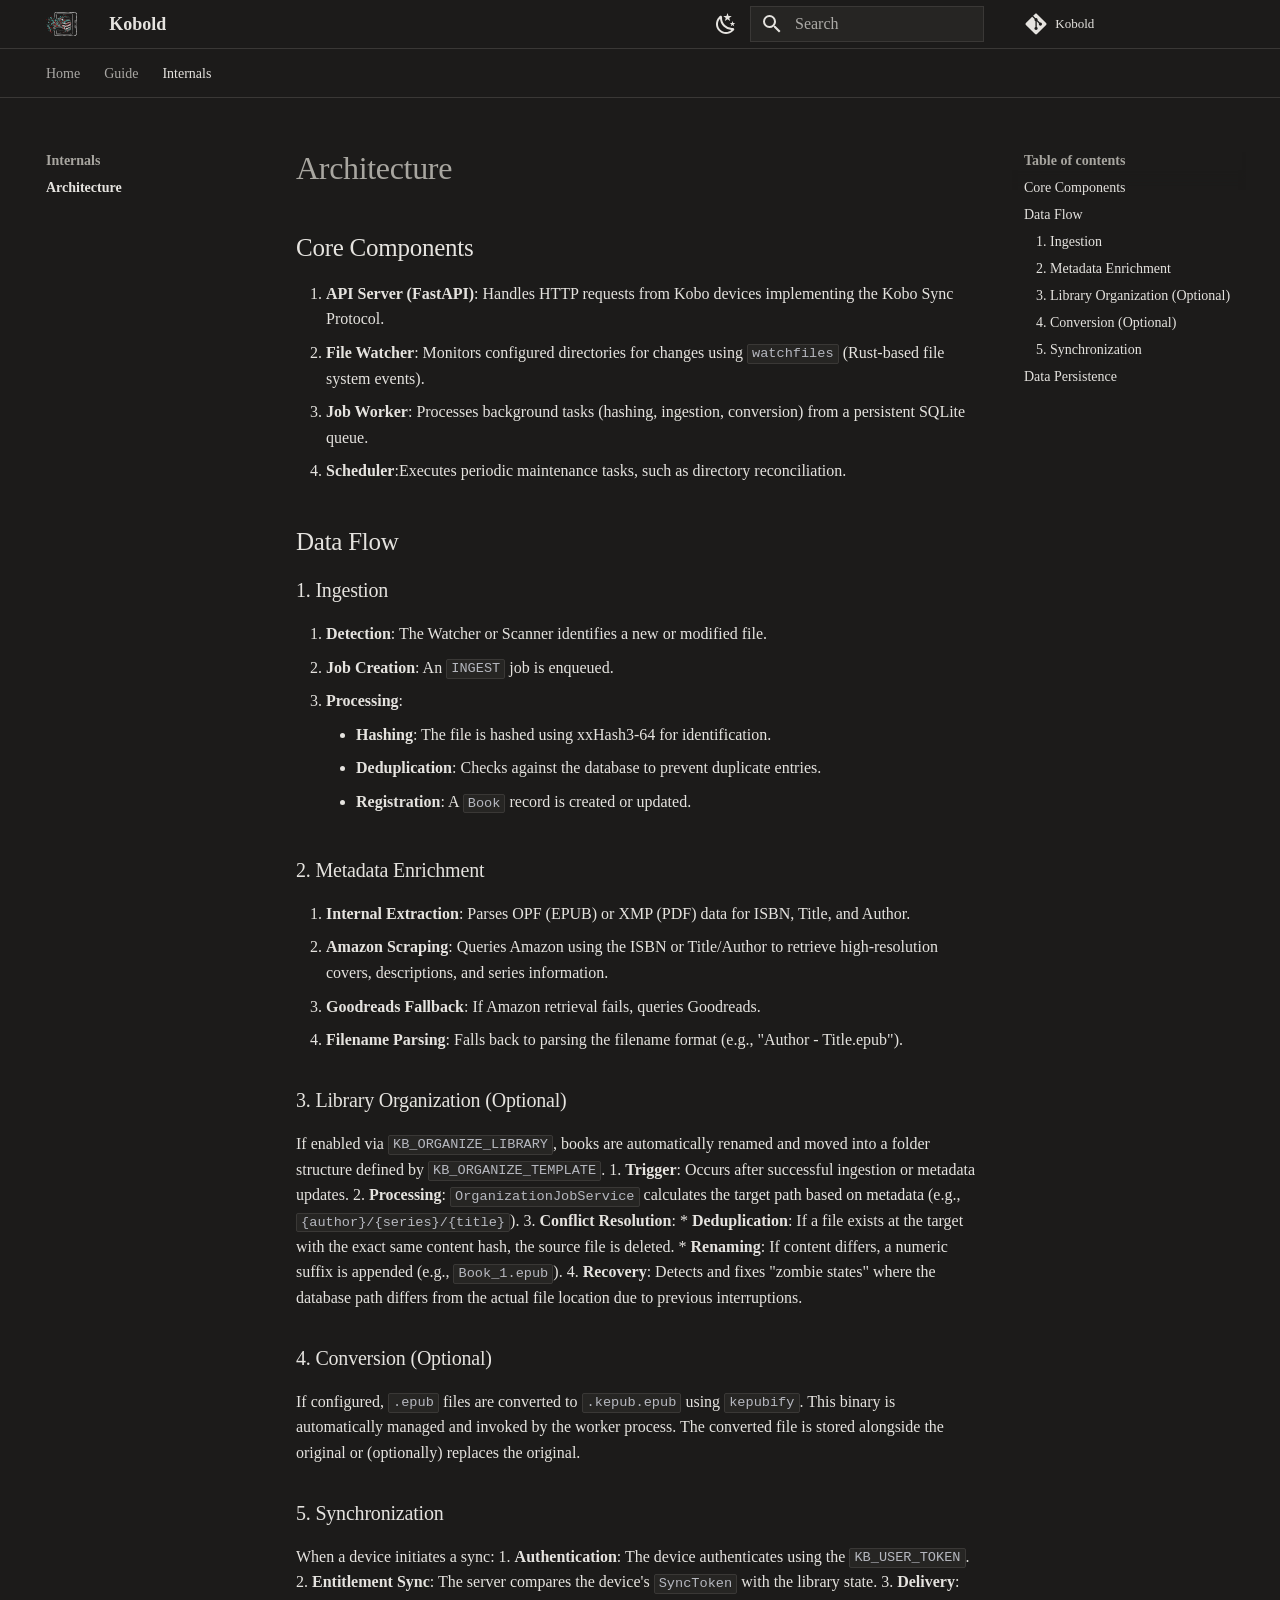
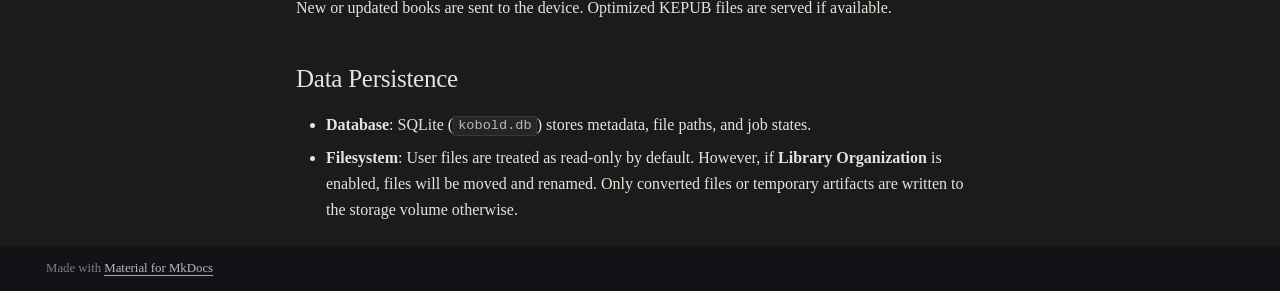
==== commit 5416db34: "Deployed 3977a6b with MkDocs version: 1.6.1" ====
--- a/architecture/index.html
+++ b/architecture/index.html
@@ -662,10 +662,10 @@
 </li>
         
           <li class="md-nav__item">
-  <a href="#3-conversion-optional" class="md-nav__link">
-    <span class="md-ellipsis">
-      
-        3. Conversion (Optional)
+  <a href="#3-library-organization-optional" class="md-nav__link">
+    <span class="md-ellipsis">
+      
+        3. Library Organization (Optional)
       
     </span>
   </a>
@@ -673,10 +673,21 @@
 </li>
         
           <li class="md-nav__item">
-  <a href="#4-synchronization" class="md-nav__link">
-    <span class="md-ellipsis">
-      
-        4. Synchronization
+  <a href="#4-conversion-optional" class="md-nav__link">
+    <span class="md-ellipsis">
+      
+        4. Conversion (Optional)
+      
+    </span>
+  </a>
+  
+</li>
+        
+          <li class="md-nav__item">
+  <a href="#5-synchronization" class="md-nav__link">
+    <span class="md-ellipsis">
+      
+        5. Synchronization
       
     </span>
   </a>
@@ -787,10 +798,10 @@
 </li>
         
           <li class="md-nav__item">
-  <a href="#3-conversion-optional" class="md-nav__link">
-    <span class="md-ellipsis">
-      
-        3. Conversion (Optional)
+  <a href="#3-library-organization-optional" class="md-nav__link">
+    <span class="md-ellipsis">
+      
+        3. Library Organization (Optional)
       
     </span>
   </a>
@@ -798,10 +809,21 @@
 </li>
         
           <li class="md-nav__item">
-  <a href="#4-synchronization" class="md-nav__link">
-    <span class="md-ellipsis">
-      
-        4. Synchronization
+  <a href="#4-conversion-optional" class="md-nav__link">
+    <span class="md-ellipsis">
+      
+        4. Conversion (Optional)
+      
+    </span>
+  </a>
+  
+</li>
+        
+          <li class="md-nav__item">
+  <a href="#5-synchronization" class="md-nav__link">
+    <span class="md-ellipsis">
+      
+        5. Synchronization
       
     </span>
   </a>
@@ -871,9 +893,17 @@
 <li><strong>Goodreads Fallback</strong>: If Amazon retrieval fails, queries Goodreads.</li>
 <li><strong>Filename Parsing</strong>: Falls back to parsing the filename format (e.g., "Author - Title.epub").</li>
 </ol>
-<h3 id="3-conversion-optional">3. Conversion (Optional)</h3>
+<h3 id="3-library-organization-optional">3. Library Organization (Optional)</h3>
+<p>If enabled via <code>KB_ORGANIZE_LIBRARY</code>, books are automatically renamed and moved into a folder structure defined by <code>KB_ORGANIZE_TEMPLATE</code>.
+1.  <strong>Trigger</strong>: Occurs after successful ingestion or metadata updates.
+2.  <strong>Processing</strong>: <code>OrganizationJobService</code> calculates the target path based on metadata (e.g., <code>{author}/{series}/{title}</code>).
+3.  <strong>Conflict Resolution</strong>:
+    *   <strong>Deduplication</strong>: If a file exists at the target with the exact same content hash, the source file is deleted.
+    *   <strong>Renaming</strong>: If content differs, a numeric suffix is appended (e.g., <code>Book_1.epub</code>).
+4.  <strong>Recovery</strong>: Detects and fixes "zombie states" where the database path differs from the actual file location due to previous interruptions.</p>
+<h3 id="4-conversion-optional">4. Conversion (Optional)</h3>
 <p>If configured, <code>.epub</code> files are converted to <code>.kepub.epub</code> using <code>kepubify</code>. This binary is automatically managed and invoked by the worker process. The converted file is stored alongside the original or (optionally) replaces the original.</p>
-<h3 id="4-synchronization">4. Synchronization</h3>
+<h3 id="5-synchronization">5. Synchronization</h3>
 <p>When a device initiates a sync:
 1.  <strong>Authentication</strong>: The device authenticates using the <code>KB_USER_TOKEN</code>.
 2.  <strong>Entitlement Sync</strong>: The server compares the device's <code>SyncToken</code> with the library state.
@@ -881,7 +911,7 @@
 <h2 id="data-persistence">Data Persistence</h2>
 <ul>
 <li><strong>Database</strong>: SQLite (<code>kobold.db</code>) stores metadata, file paths, and job states.</li>
-<li><strong>Filesystem</strong>: User files are treated as read-only (unless metadata embedding is enabled). Only converted files or temporary artifacts are written to the storage volume.</li>
+<li><strong>Filesystem</strong>: User files are treated as read-only by default. However, if <strong>Library Organization</strong> is enabled, files will be moved and renamed. Only converted files or temporary artifacts are written to the storage volume otherwise.</li>
 </ul>
 
 
